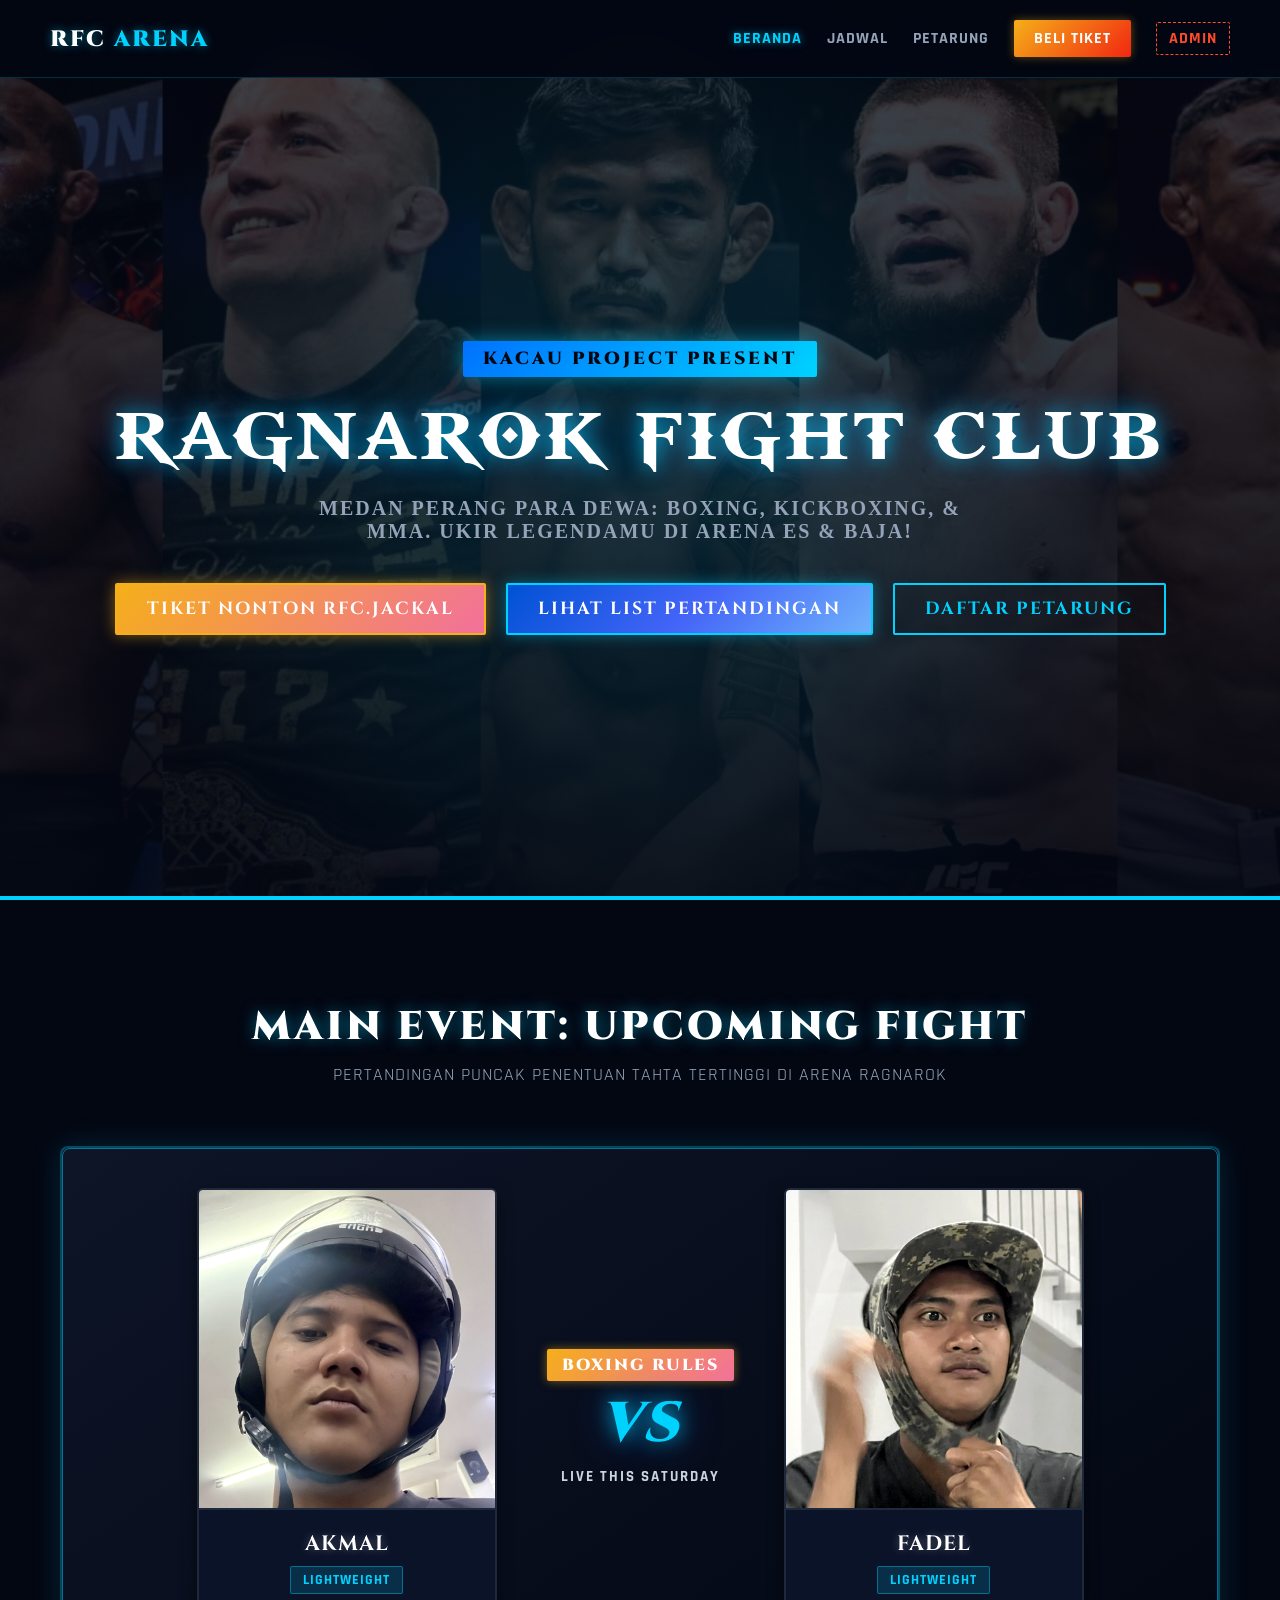
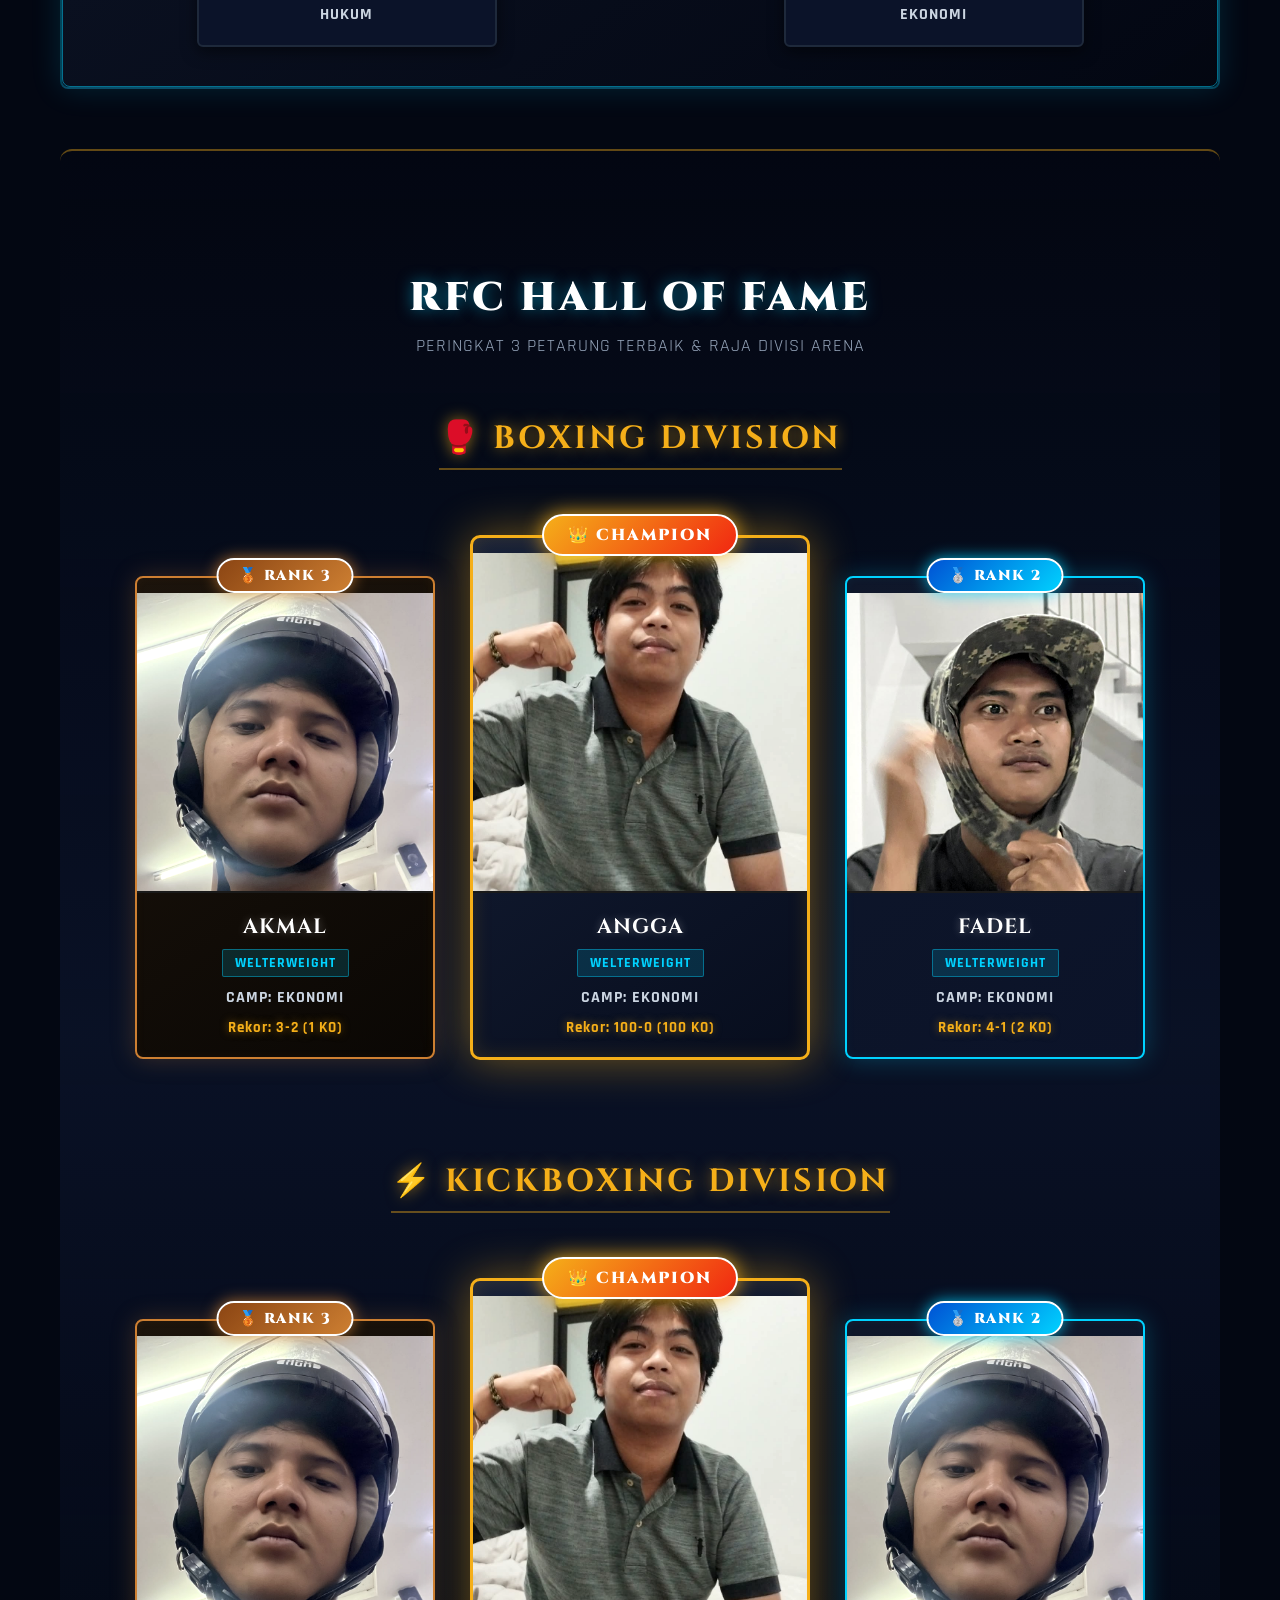
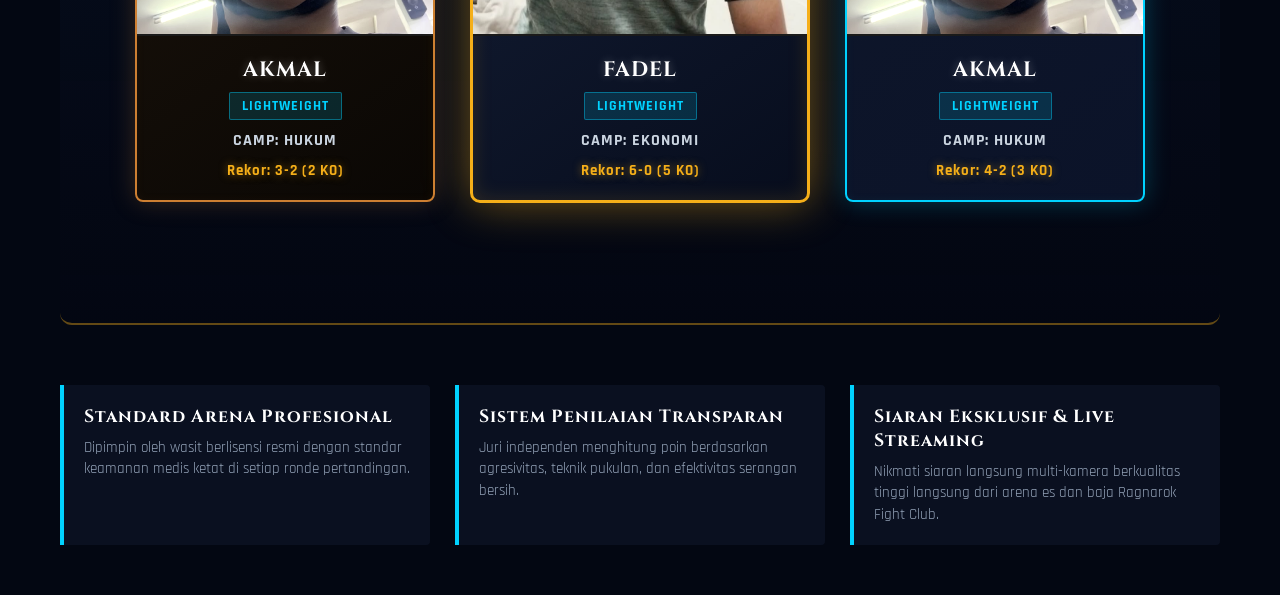
==== index.html @ e7882a6b "biji" ====
<!DOCTYPE html>
<html lang="id">
<head>
    <meta charset="UTF-8">
    <meta name="viewport" content="width=device-width, initial-scale=1.0">
    <title>Ragnarok Fight Club (RFC) | The Clash of Gods</title>
    <!-- Google Fonts: Cinzel & Rajdhani -->
    <link href="https://fonts.googleapis.com/css2?family=Cinzel:wght@600;700;900&family=Rajdhani:wght@500;700&display=swap" rel="stylesheet">
    <style>
        /* --- MENDAFTARKAN FONT LOKAL GODOFWAR --- */
        @font-face {
            font-family: 'GodOfWar';
            src: url('fonts/GODOFWAR.TTF') format('truetype');
            font-weight: normal;
            font-style: normal;
        }

        * {
            margin: 0;
            padding: 0;
            box-sizing: border-box;
            scroll-behavior: smooth;
        }
        body {
            background-color: #030712;
            color: #e2e8f0;
            font-family: 'Rajdhani', sans-serif;
            overflow-x: hidden;
        }

        /* NAVBAR / NAVIGASI ATAS */
        nav {
            position: fixed;
            top: 0;
            left: 0;
            width: 100%;
            display: flex;
            justify-content: space-between;
            align-items: center;
            padding: 20px 50px;
            background: rgba(3, 7, 18, 0.95);
            backdrop-filter: blur(10px);
            border-bottom: 1px solid rgba(0, 210, 255, 0.2);
            z-index: 1000;
        }

        .nav-logo {
            font-family: 'Cinzel', serif;
            font-size: 1.4rem;
            font-weight: 900;
            color: #ffffff;
            letter-spacing: 2px;
            text-decoration: none;
            text-shadow: 0 0 10px rgba(0, 210, 255, 0.5);
        }

        .nav-logo span {
            color: #00d2ff;
        }

        .nav-links {
            display: flex;
            gap: 25px;
            list-style: none;
            align-items: center;
        }

        .nav-links a {
            color: #94a3b8;
            text-decoration: none;
            font-size: 1rem;
            font-weight: 700;
            letter-spacing: 1px;
            text-transform: uppercase;
            transition: color 0.3s ease;
        }

        .nav-links a:hover, .nav-links a.active {
            color: #00d2ff;
            text-shadow: 0 0 8px rgba(0, 210, 255, 0.6);
        }

        .nav-cta {
            background: linear-gradient(135deg, #f5af19, #f12711);
            color: white !important;
            padding: 8px 20px;
            border-radius: 2px;
            box-shadow: 0 0 10px rgba(245, 175, 25, 0.4);
            display: inline-block;
        }

        .nav-cta:hover {
            box-shadow: 0 0 15px rgba(245, 175, 25, 0.8);
        }

        .nav-admin {
            color: #ff4b2b !important;
            border: 1px dashed #ff4b2b;
            padding: 5px 12px;
            border-radius: 2px;
            display: inline-block;
        }
        .nav-admin:hover {
            background: rgba(255, 75, 43, 0.1);
        }

        /* HEADER / HERO SECTION */
        header {
            background: linear-gradient(to bottom, rgba(3, 7, 18, 0.75), rgba(3, 7, 18, 0.95)),
                        url('foto/bg2.jpg') no-repeat center center/cover;
            height: 100vh;
            display: flex;
            flex-direction: column;
            justify-content: center;
            align-items: center;
            text-align: center;
            padding: 0 20px;
            border-bottom: 4px solid #00d2ff;
            position: relative;
            padding-top: 80px;
        }

        header::before {
            content: '';
            position: absolute;
            top: 0;
            left: 0;
            width: 100%;
            height: 100%;
            background: radial-gradient(circle at center, rgba(0, 210, 255, 0.15) 0%, transparent 70%);
            pointer-events: none;
        }

        .logo-badge {
            background: linear-gradient(135deg, #0072ff, #00d2ff);
            color: #030712;
            font-family: 'Cinzel', serif;
            font-weight: 900;
            padding: 6px 20px;
            font-size: 1.1rem;
            letter-spacing: 3px;
            text-transform: uppercase;
            margin-bottom: 20px;
            border-radius: 2px;
            box-shadow: 0 0 20px rgba(0, 210, 255, 0.5);
            position: relative;
            z-index: 1;
        }

        h1 {
            font-family: 'GodOfWar', serif;
            font-size: 4.5rem;
            font-weight: normal;
            letter-spacing: 4px;
            text-transform: uppercase;
            color: #ffffff;
            text-shadow: 0 0 20px rgba(0, 210, 255, 0.7), 0 0 40px rgba(0, 114, 255, 0.4);
            line-height: 1.1;
            margin-bottom: 20px;
            position: relative;
            z-index: 1;
        }

        p.subtitle {
            font-size: 1.25rem;
            max-width: 700px;
            font-family: Cambria, Cochin, Georgia, Times, 'Times New Roman', serif;
            color: #94a3b8;
            margin-bottom: 40px;
            text-transform: uppercase;
            letter-spacing: 2px;
            font-weight: 700;
            position: relative;
            z-index: 1;
        }

        .btn-group {
            display: flex;
            gap: 20px;
            flex-wrap: wrap;
            justify-content: center;
            position: relative;
            z-index: 1;
        }

        .btn {
            font-family: 'Cinzel', serif;
            font-size: 1.1rem;
            font-weight: 700;
            letter-spacing: 2px;
            padding: 12px 30px;
            text-decoration: none;
            text-transform: uppercase;
            border-radius: 2px;
            transition: all 0.3s ease;
            cursor: pointer;
        }

        .btn-primary {
            background: linear-gradient(135deg, #0052D4, #4364F7, #6fb1fc);
            color: white;
            border: 2px solid #00d2ff;
            box-shadow: 0 0 15px rgba(0, 210, 255, 0.4);
        }

        .btn-primary:hover {
            box-shadow: 0 0 25px rgba(0, 210, 255, 0.8);
            transform: translateY(-2px);
        }

        .btn-secondary {
            background-color: transparent;
            color: #00d2ff;
            border: 2px solid #00d2ff;
        }

        .btn-secondary:hover {
            background-color: rgba(0, 210, 255, 0.1);
            color: #ffffff;
            box-shadow: 0 0 20px rgba(0, 210, 255, 0.5);
            transform: translateY(-2px);
        }

        .btn-accent {
            background: linear-gradient(135deg, #f5af19, #f2709c);
            color: white;
            border: 2px solid #f5af19;
            box-shadow: 0 0 15px rgba(245, 175, 25, 0.5);
        }

        .btn-accent:hover {
            box-shadow: 0 0 25px rgba(245, 175, 25, 0.9);
            transform: translateY(-2px);
        }

        /* UPCOMING FIGHT SECTION */
        .upcoming-section {
            padding: 100px 20px 50px 20px;
            max-width: 1200px;
            margin: 0 auto;
            text-align: center;
        }

        .section-title {
            font-family: 'Cinzel', serif;
            font-size: 2.5rem;
            font-weight: 900;
            color: #ffffff;
            letter-spacing: 3px;
            margin-bottom: 10px;
            text-transform: uppercase;
            text-shadow: 0 0 15px rgba(0, 210, 255, 0.5);
        }

        .section-desc {
            color: #94a3b8;
            font-size: 1.1rem;
            letter-spacing: 1px;
            margin-bottom: 60px;
            text-transform: uppercase;
        }

        .fight-container {
            display: flex;
            justify-content: center;
            align-items: center;
            gap: 30px;
            flex-wrap: wrap;
            background: linear-gradient(145deg, rgba(15, 23, 42, 0.9), rgba(3, 7, 18, 0.95));
            border: 2px solid rgba(0, 210, 255, 0.3);
            border-radius: 8px;
            padding: 40px;
            box-shadow: 0 0 30px rgba(0, 210, 255, 0.15);
            position: relative;
        }

        .fight-container::before {
            content: '';
            position: absolute;
            inset: 0;
            border-radius: 8px;
            border: 1px solid rgba(0, 210, 255, 0.5);
            pointer-events: none;
        }

        .fighter-card {
            background: #0b1329;
            border: 2px solid #1e293b;
            border-radius: 6px;
            width: 300px;
            overflow: hidden;
            transition: all 0.3s ease;
            box-shadow: 0 5px 15px rgba(0,0,0,0.5);
        }

        .fighter-card:hover {
            border-color: #00d2ff;
            transform: translateY(-5px);
            box-shadow: 0 0 20px rgba(0, 210, 255, 0.4);
        }

        .fighter-img-box {
            width: 100%;
            height: 320px;
            background: #111827;
            position: relative;
            overflow: hidden;
            border-bottom: 2px solid #1e293b;
        }

        .fighter-img-box img {
            width: 100%;
            height: 100%;
            object-fit: cover;
            filter: grayscale(20%) contrast(110%);
        }

        .fighter-info {
            padding: 20px;
            text-align: center;
        }

        .fighter-name {
            font-family: 'Cinzel', serif;
            font-size: 1.4rem;
            font-weight: 700;
            color: #ffffff;
            margin-bottom: 8px;
            letter-spacing: 1px;
        }

        .fighter-class {
            display: inline-block;
            background: rgba(0, 210, 255, 0.1);
            color: #00d2ff;
            padding: 4px 12px;
            font-size: 0.85rem;
            font-weight: 700;
            letter-spacing: 1px;
            text-transform: uppercase;
            border: 1px solid rgba(0, 210, 255, 0.3);
            margin-bottom: 10px;
            border-radius: 2px;
        }

        .fighter-camp {
            color: #cbd5e1;
            font-size: 1rem;
            letter-spacing: 1px;
            text-transform: uppercase;
            font-weight: 700;
        }

        .vs-center {
            display: flex;
            flex-direction: column;
            align-items: center;
            justify-content: center;
            padding: 0 20px;
        }

        .fight-rules {
            background: linear-gradient(135deg, #f5af19, #f2709c);
            color: #ffffff;
            font-family: 'Cinzel', serif;
            font-size: 1rem;
            font-weight: 900;
            padding: 5px 15px;
            letter-spacing: 2px;
            text-transform: uppercase;
            border-radius: 2px;
            margin-bottom: 15px;
            box-shadow: 0 0 10px rgba(245, 175, 25, 0.5);
        }

        .vs-badge {
            font-family: 'Cinzel', serif;
            font-size: 3.5rem;
            font-weight: 900;
            color: #00d2ff;
            text-shadow: 0 0 20px rgba(0, 210, 255, 0.8), 0 0 40px rgba(0, 114, 255, 0.5);
            line-height: 1;
            font-style: italic;
            letter-spacing: 2px;
        }

        .fight-time {
            margin-top: 15px;
            color: #cbd5e1;
            font-size: 0.95rem;
            letter-spacing: 2px;
            text-transform: uppercase;
            font-weight: 700;
        }

        /* --- HALL OF FAME / TOP 3 CHAMPIONS SECTION --- */
        .champions-section {
            padding: 120px 20px 100px 20px;
            max-width: 1250px;
            margin: 60px auto 0 auto;
            background: linear-gradient(180deg, rgba(3, 7, 18, 0.6) 0%, rgba(11, 19, 41, 0.85) 50%, rgba(3, 7, 18, 0.6) 100%);
            border-top: 2px solid rgba(245, 175, 25, 0.4);
            border-bottom: 2px solid rgba(245, 175, 25, 0.4);
            border-radius: 12px;
            position: relative;
        }

        .division-block {
            margin-bottom: 80px;
        }
        .division-block:last-child {
            margin-bottom: 0;
        }

        .division-title {
            font-family: 'Cinzel', serif;
            font-size: 2rem;
            color: #f5af19;
            margin-bottom: 50px;
            letter-spacing: 3px;
            text-transform: uppercase;
            text-shadow: 0 0 15px rgba(245, 175, 25, 0.6);
            border-bottom: 2px solid rgba(245, 175, 25, 0.4);
            display: inline-block;
            padding-bottom: 8px;
        }

        .champions-grid {
            display: flex;
            justify-content: center;
            align-items: center;
            gap: 35px;
            flex-wrap: wrap;
            padding-top: 35px; /* Beri ruang agar badge tidak terpotong atasnya */
        }

        /* ORDER DESKTOP */
        .champ-card-3 { order: 1; }
        .champ-card-1 { order: 2; }
        .champ-card-2 { order: 3; }

        /* CHAMPION CARD */
        .champ-card-1 {
            background: linear-gradient(145deg, #162038, #070d1d);
            border: 3px solid #f5af19;
            border-radius: 10px;
            width: 340px;
            overflow: visible;
            position: relative;
            box-shadow: 0 0 45px rgba(245, 175, 25, 0.45), inset 0 0 20px rgba(245, 175, 25, 0.15);
            transform: translateY(-20px);
            transition: 0.3s;
        }
        .champ-card-1:hover {
            transform: translateY(-28px);
            box-shadow: 0 0 65px rgba(245, 175, 25, 0.8);
            border-color: #ffd700;
        }
        .crown-badge-1 {
            position: absolute;
            top: -24px;
            left: 50%;
            transform: translateX(-50%);
            background: linear-gradient(135deg, #f5af19, #f12711);
            color: #ffffff;
            font-family: 'Cinzel', serif;
            font-size: 1rem;
            font-weight: 900;
            padding: 8px 24px;
            border-radius: 30px;
            letter-spacing: 2px;
            box-shadow: 0 0 20px rgba(245, 175, 25, 0.9);
            z-index: 20;
            white-space: nowrap;
            border: 2px solid #fff;
        }

        /* RANK 2 CARD */
        .champ-card-2 {
            background: linear-gradient(145deg, #0f172a, #0b1329);
            border: 2px solid #00d2ff;
            border-radius: 8px;
            width: 300px;
            overflow: visible;
            position: relative;
            box-shadow: 0 0 25px rgba(0, 210, 255, 0.25), inset 0 0 10px rgba(0, 210, 255, 0.05);
            transition: 0.3s;
        }
        .champ-card-2:hover {
            transform: translateY(-8px);
            box-shadow: 0 0 35px rgba(0, 210, 255, 0.5);
            border-color: #6fb1fc;
        }
        .badge-2 {
            position: absolute;
            top: -20px;
            left: 50%;
            transform: translateX(-50%);
            background: linear-gradient(135deg, #0052D4, #00d2ff);
            color: #ffffff;
            font-family: 'Cinzel', serif;
            font-size: 0.9rem;
            font-weight: 900;
            padding: 6px 20px;
            border-radius: 30px;
            letter-spacing: 1.5px;
            z-index: 20;
            white-space: nowrap;
            box-shadow: 0 0 15px rgba(0, 210, 255, 0.8);
            border: 2px solid #fff;
        }

        /* RANK 3 CARD */
        .champ-card-3 {
            background: linear-gradient(145deg, #1c140c, #0a0704);
            border: 2px solid #cd7f32;
            border-radius: 8px;
            width: 300px;
            overflow: visible;
            position: relative;
            box-shadow: 0 0 25px rgba(205, 127, 50, 0.25), inset 0 0 10px rgba(205, 127, 50, 0.05);
            transition: 0.3s;
        }
        .champ-card-3:hover {
            transform: translateY(-8px);
            box-shadow: 0 0 35px rgba(205, 127, 50, 0.5);
            border-color: #e69542;
        }
        .badge-3 {
            position: absolute;
            top: -20px;
            left: 50%;
            transform: translateX(-50%);
            background: linear-gradient(135deg, #8b4513, #cd7f32);
            color: #ffffff;
            font-family: 'Cinzel', serif;
            font-size: 0.9rem;
            font-weight: 900;
            padding: 6px 20px;
            border-radius: 30px;
            letter-spacing: 1.5px;
            z-index: 20;
            white-space: nowrap;
            box-shadow: 0 0 15px rgba(205, 127, 50, 0.8);
            border: 2px solid #fff;
        }

        .champ-card-1 .fighter-img-box, 
        .champ-card-2 .fighter-img-box, 
        .champ-card-3 .fighter-img-box {
            height: 300px;
            background: #000;
            border-bottom: 2px solid rgba(255,255,255,0.1);
            margin-top: 15px;
        }
        .champ-card-1 .fighter-img-box {
            height: 340px;
        }

        .fighter-info {
            padding: 20px;
            text-align: center;
        }
        .fighter-name {
            font-family: 'Cinzel', serif;
            font-size: 1.3rem;
            font-weight: 700;
            color: #ffffff;
            margin-bottom: 8px;
            letter-spacing: 1px;
            text-shadow: 0 0 8px rgba(255, 255, 255, 0.3);
        }
        .fighter-class {
            display: inline-block;
            background: rgba(0, 210, 255, 0.15);
            color: #00d2ff;
            padding: 4px 12px;
            font-size: 0.85rem;
            font-weight: 700;
            letter-spacing: 1px;
            text-transform: uppercase;
            border: 1px solid rgba(0, 210, 255, 0.4);
            margin-bottom: 10px;
            border-radius: 2px;
        }
        .fighter-camp {
            color: #cbd5e1;
            font-size: 1rem;
            letter-spacing: 1px;
            text-transform: uppercase;
            font-weight: 700;
        }
        .fighter-record {
            margin-top: 10px;
            color: #f5af19;
            font-size: 0.95rem;
            font-weight: 900;
            letter-spacing: 1px;
            text-shadow: 0 0 8px rgba(245, 175, 25, 0.5);
        }

        .info-features {
            display: grid;
            grid-template-columns: repeat(auto-fit, minmax(280px, 1fr));
            gap: 25px;
            margin-top: 60px;
            text-align: left;
            max-width: 1200px;
            margin-left: auto;
            margin-right: auto;
        }

        .feature-item {
            background: rgba(15, 23, 42, 0.6);
            border-left: 4px solid #00d2ff;
            padding: 20px;
            border-radius: 0 4px 4px 0;
        }

        .feature-item h3 {
            font-family: 'Cinzel', serif;
            font-size: 1.1rem;
            color: #ffffff;
            margin-bottom: 8px;
            letter-spacing: 1px;
        }

        .feature-item p {
            color: #94a3b8;
            font-size: 0.95rem;
            line-height: 1.4;
        }

        /* --- KHUSUS TAMPILAN MOBILE (HP) --- */
        @media (max-width: 768px) {
            /* NAVBAR: Tata Letak Atas - Bawah dengan Padding Luas */
            nav {
                padding: 12px 15px;
                flex-direction: column;
                gap: 10px;
                align-items: center;
            }

            .nav-logo {
                font-size: 1.2rem;
            }

            .nav-links {
                display: flex;
                gap: 8px;
                list-style: none;
                width: 100%;
                justify-content: center;
                align-items: center;
                overflow-x: auto;
                white-space: nowrap;
                padding: 4px 0;
            }

            .nav-links::-webkit-scrollbar {
                display: none;
            }

            .nav-links a {
                font-size: 0.8rem;
            }

            .nav-cta {
                padding: 4px 10px !important;
                font-size: 0.8rem !important;
            }

            .nav-admin {
                padding: 3px 8px !important;
                font-size: 0.8rem !important;
            }

            header {
                height: auto;
                min-height: 100vh;
                padding-top: 140px;
                padding-bottom: 40px;
            }

            h1 {
                font-size: 2.5rem;
            }

            /* UPCOMING FIGHT: MEMUAT 100% HORIZONTAL DI LAYAR HP (TANPA CAN SCROLL) */
            .upcoming-section {
                padding-left: 10px;
                padding-right: 10px;
            }

            .fight-container {
                flex-direction: row;
                flex-wrap: nowrap;
                justify-content: space-between;
                align-items: center;
                gap: 5px;
                padding: 15px 8px;
                overflow: hidden;
            }

            .fighter-card {
                width: 38%;
                min-width: 0;
            }

            .fighter-img-box {
                height: 120px;
            }

            .fighter-info {
                padding: 8px 4px;
            }

            .fighter-name {
                font-size: 0.85rem;
                margin-bottom: 4px;
            }

            .fighter-class {
                font-size: 0.65rem;
                padding: 2px 4px;
                margin-bottom: 4px;
            }

            .fighter-camp {
                font-size: 0.65rem;
            }

            .vs-center {
                width: 24%;
                padding: 0 2px;
            }

            .fight-rules {
                font-size: 0.6rem;
                padding: 2px 4px;
                margin-bottom: 6px;
            }

            .vs-badge {
                font-size: 1.8rem;
            }

            .fight-time {
                font-size: 0.6rem;
                margin-top: 6px;
                letter-spacing: 0.5px;
            }

            /* HALL OF FAME: SCROLL HORIZONTAL + CHAMPION DI TENGAH + RANK 2 & 3 KELIATAN 1/4 CARD */
            .champions-section {
                padding-top: 60px;
                padding-left: 0;
                padding-right: 0;
                overflow: hidden;
            }

            .champions-grid {
                display: flex;
                flex-direction: row;
                flex-wrap: nowrap;
                justify-content: flex-start;
                align-items: center;
                gap: 15px;
                overflow-x: auto;
                padding: 40px 15px 25px 15px; /* Padding atas besar agar crown badge & efek glow tidak terpotong */
                -webkit-overflow-scrolling: touch;
                scroll-snap-type: x mandatory;
            }

            .champions-grid::-webkit-scrollbar {
                display: none;
            }

            /* Lebar card diukur agar Champion presisi di tengah dan 1/4 bagian Rank 3 & Rank 2 mengapit di sampingnya */
            .champ-card-3 {
                order: 1 !important;
                min-width: 68vw;
                max-width: 68vw;
                transform: none !important;
                scroll-snap-align: center;
            }

            .champ-card-1 {
                order: 2 !important;
                min-width: 72vw;
                max-width: 72vw;
                transform: none !important;
                scroll-snap-align: center;
            }

            .champ-card-2 {
                order: 3 !important;
                min-width: 68vw;
                max-width: 68vw;
                transform: none !important;
                scroll-snap-align: center;
            }

            .champ-card-1 .fighter-img-box {
                height: 220px;
            }
            .champ-card-2 .fighter-img-box,
            .champ-card-3 .fighter-img-box {
                height: 190px;
            }
        }
    </style>
</head>
<body>

    <!-- NAVBAR / HIASAN NAVIGASI ATAS -->
    <nav>
        <a href="index.html" class="nav-logo">RFC <span>ARENA</span></a>
        <ul class="nav-links">
            <li><a href="index.html" class="active">Beranda</a></li>
            <li><a href="jadwal-pertandingan.html">Jadwal</a></li>
            <li><a href="petarung.html">Petarung</a></li>
            <li><a href="beli-tiket.html" class="nav-cta">Beli Tiket</a></li>
            <li><a href="admin-tiket.html" class="nav-admin">Admin</a></li>
        </ul>
    </nav>

    <!-- HERO / MAIN HEADER -->
    <header>
        <div class="logo-badge">Kacau Project Present</div>
        <h1>Ragnarok Fight Club</h1>
        <p class="subtitle">Medan Perang Para Dewa: Boxing, Kickboxing, & MMA. Ukir Legendamu di Arena Es & Baja!</p>
        <div class="btn-group">
            <a href="beli-tiket.html" class="btn btn-accent">TIKET NONTON RFC.JACKAL</a>
            <a href="jadwal-pertandingan.html" class="btn btn-primary">Lihat List Pertandingan</a>
            <a href="daftar-petarung.html" class="btn btn-secondary">Daftar Petarung</a>
        </div>
    </header>

    <!-- UPCOMING FIGHT SECTION -->
    <section class="upcoming-section">
        <h2 class="section-title">Main Event: Upcoming Fight</h2>
        <p class="section-desc">Pertandingan Puncak Penentuan Tahta Tertinggi di Arena Ragnarok</p>

        <div class="fight-container">
            <!-- Fighter 1 Card -->
            <div class="fighter-card">
                <div class="fighter-img-box">
                    <img src="foto/akmalfighter.jpeg" alt="Fighter 1" onerror="this.src='https://images.unsplash.com/photo-1549719386-74dfcbf7dbed?auto=format&fit=crop&w=600&q=80'">
                </div>
                <div class="fighter-info">
                    <h3 class="fighter-name">AKMAL</h3>
                    <span class="fighter-class">Lightweight</span>
                    <p class="fighter-camp">HUKUM</p>
                </div>
            </div>

            <!-- VS Center Badge -->
            <div class="vs-center">
                <span class="fight-rules">Boxing Rules</span>
                <div class="vs-badge">VS</div>
                <div class="fight-time">Live This Saturday</div>
            </div>

            <!-- Fighter 2 Card -->
            <div class="fighter-card">
                <div class="fighter-img-box">
                    <img src="foto/fadel.jpeg" alt="Fighter 2" onerror="this.src='https://images.unsplash.com/photo-1517838277536-f5f99be501cd?auto=format&fit=crop&w=600&q=80'">
                </div>
                <div class="fighter-info">
                    <h3 class="fighter-name">FADEL</h3>
                    <span class="fighter-class">Lightweight</span>
                    <p class="fighter-camp">EKONOMI</p>
                </div>
            </div>
        </div>

        <!-- --- HALL OF FAME / TOP 3 CHAMPIONS SECTION --- -->
        <div class="champions-section">
            <h2 class="section-title">RFC Hall of Fame</h2>
            <p class="section-desc">Peringkat 3 Petarung Terbaik & Raja Divisi Arena</p>

            <!-- Divisi Boxing -->
            <div class="division-block">
                <h3 class="division-title">🥊 Boxing Division</h3>
                <div class="champions-grid">
                    
                    <!-- Rank 3 Boxing -->
                    <div class="champ-card-3">
                        <div class="badge-3">🥉 RANK 3</div>
                        <div class="fighter-img-box">
                            <img src="foto/akmalfighter.jpeg" alt="Rank 3 Boxing" onerror="this.src='https://images.unsplash.com/photo-1517838277536-f5f99be501cd?auto=format&fit=crop&w=600&q=80'">
                        </div>
                        <div class="fighter-info">
                            <h3 class="fighter-name">AKMAL</h3>
                            <span class="fighter-class">Welterweight</span>
                            <p class="fighter-camp">Camp: Ekonomi</p>
                            <p class="fighter-record">Rekor: 3-2 (1 KO)</p>
                        </div>
                    </div>

                    <!-- Juara 1 Boxing (Champion) -->
                    <div class="champ-card-1">
                        <div class="crown-badge-1">👑 CHAMPION</div>
                        <div class="fighter-img-box">
                            <img src="foto/angtol.jpeg" alt="Juara 1 Boxing" onerror="this.src='https://images.unsplash.com/photo-1549719386-74dfcbf7dbed?auto=format&fit=crop&w=600&q=80'">
                        </div>
                        <div class="fighter-info">
                            <h3 class="fighter-name">ANGGA</h3>
                            <span class="fighter-class">Welterweight</span>
                            <p class="fighter-camp">Camp: Ekonomi</p>
                            <p class="fighter-record">Rekor: 100-0 (100 KO)</p>
                        </div>
                    </div>

                    <!-- Rank 2 Boxing -->
                    <div class="champ-card-2">
                        <div class="badge-2">🥈 RANK 2</div>
                        <div class="fighter-img-box">
                            <img src="foto/fadel.jpeg" alt="Rank 2 Boxing" onerror="this.src='https://images.unsplash.com/photo-1517838277536-f5f99be501cd?auto=format&fit=crop&w=600&q=80'">
                        </div>
                        <div class="fighter-info">
                            <h3 class="fighter-name">FADEL</h3>
                            <span class="fighter-class">Welterweight</span>
                            <p class="fighter-camp">Camp: Ekonomi</p>
                            <p class="fighter-record">Rekor: 4-1 (2 KO)</p>
                        </div>
                    </div>

                </div>
            </div>

            <!-- Divisi Kickboxing -->
            <div class="division-block">
                <h3 class="division-title">⚡ Kickboxing Division</h3>
                <div class="champions-grid">
                    
                    <!-- Rank 3 Kickboxing -->
                    <div class="champ-card-3">
                        <div class="badge-3">🥉 RANK 3</div>
                        <div class="fighter-img-box">
                            <img src="foto/akmalfighter.jpeg" alt="Rank 3 Kickboxing" onerror="this.src='https://images.unsplash.com/photo-1549719386-74dfcbf7dbed?auto=format&fit=crop&w=600&q=80'">
                        </div>
                        <div class="fighter-info">
                            <h3 class="fighter-name">AKMAL</h3>
                            <span class="fighter-class">Lightweight</span>
                            <p class="fighter-camp">Camp: Hukum</p>
                            <p class="fighter-record">Rekor: 3-2 (2 KO)</p>
                        </div>
                    </div>

                    <!-- Juara 1 Kickboxing (Champion) -->
                    <div class="champ-card-1">
                        <div class="crown-badge-1">👑 CHAMPION</div>
                        <div class="fighter-img-box">
                            <img src="foto/angtol.jpeg" alt="Juara 1 Kickboxing" onerror="this.src='https://images.unsplash.com/photo-1517838277536-f5f99be501cd?auto=format&fit=crop&w=600&q=80'">
                        </div>
                        <div class="fighter-info">
                            <h3 class="fighter-name">FADEL</h3>
                            <span class="fighter-class">Lightweight</span>
                            <p class="fighter-camp">Camp: Ekonomi</p>
                            <p class="fighter-record">Rekor: 6-0 (5 KO)</p>
                        </div>
                    </div>

                    <!-- Rank 2 Kickboxing -->
                    <div class="champ-card-2">
                        <div class="badge-2">🥈 RANK 2</div>
                        <div class="fighter-img-box">
                            <img src="foto/akmalfighter.jpeg" alt="Rank 2 Kickboxing" onerror="this.src='https://images.unsplash.com/photo-1549719386-74dfcbf7dbed?auto=format&fit=crop&w=600&q=80'">
                        </div>
                        <div class="fighter-info">
                            <h3 class="fighter-name">AKMAL</h3>
                            <span class="fighter-class">Lightweight</span>
                            <p class="fighter-camp">Camp: Hukum</p>
                            <p class="fighter-record">Rekor: 4-2 (3 KO)</p>
                        </div>
                    </div>

                </div>
            </div>

        </div>
        <!-- --------------------------------------- -->

        <div class="info-features">
            <div class="feature-item">
                <h3>Standard Arena Profesional</h3>
                <p>Dipimpin oleh wasit berlisensi resmi dengan standar keamanan medis ketat di setiap ronde pertandingan.</p>
            </div>
            <div class="feature-item">
                <h3>Sistem Penilaian Transparan</h3>
                <p>Juri independen menghitung poin berdasarkan agresivitas, teknik pukulan, dan efektivitas serangan bersih.</p>
            </div>
            <div class="feature-item">
                <h3>Siaran Eksklusif & Live Streaming</h3>
                <p>Nikmati siaran langsung multi-kamera berkualitas tinggi langsung dari arena es dan baja Ragnarok Fight Club.</p>
            </div>
        </div>
    </section>

    <!-- AUTOMATIC SCROLL TO CHAMPION FOR MOBILE VIEW -->
    <script>
    window.addEventListener('load', function() {
        if (window.innerWidth <= 768) {
            // Cari kartu Rank 1
            const champCard = document.querySelector('.champ-card-1');
            if (champCard) {
                const container = champCard.parentElement; // Kontainer pembungkus slider
                // Hitung posisi tengah kartu di dalam kontainer slider saja
                const cardOffsetLeft = champCard.offsetLeft;
                const cardWidth = champCard.offsetWidth;
                const containerWidth = container.offsetWidth;

                // Geser scroll horizontal slidernya saja tanpa mengganggu scroll utama halaman
                container.scrollLeft = cardOffsetLeft - (containerWidth / 2) + (cardWidth / 2);
            }
        }
    });
</script>
</body>
</html>
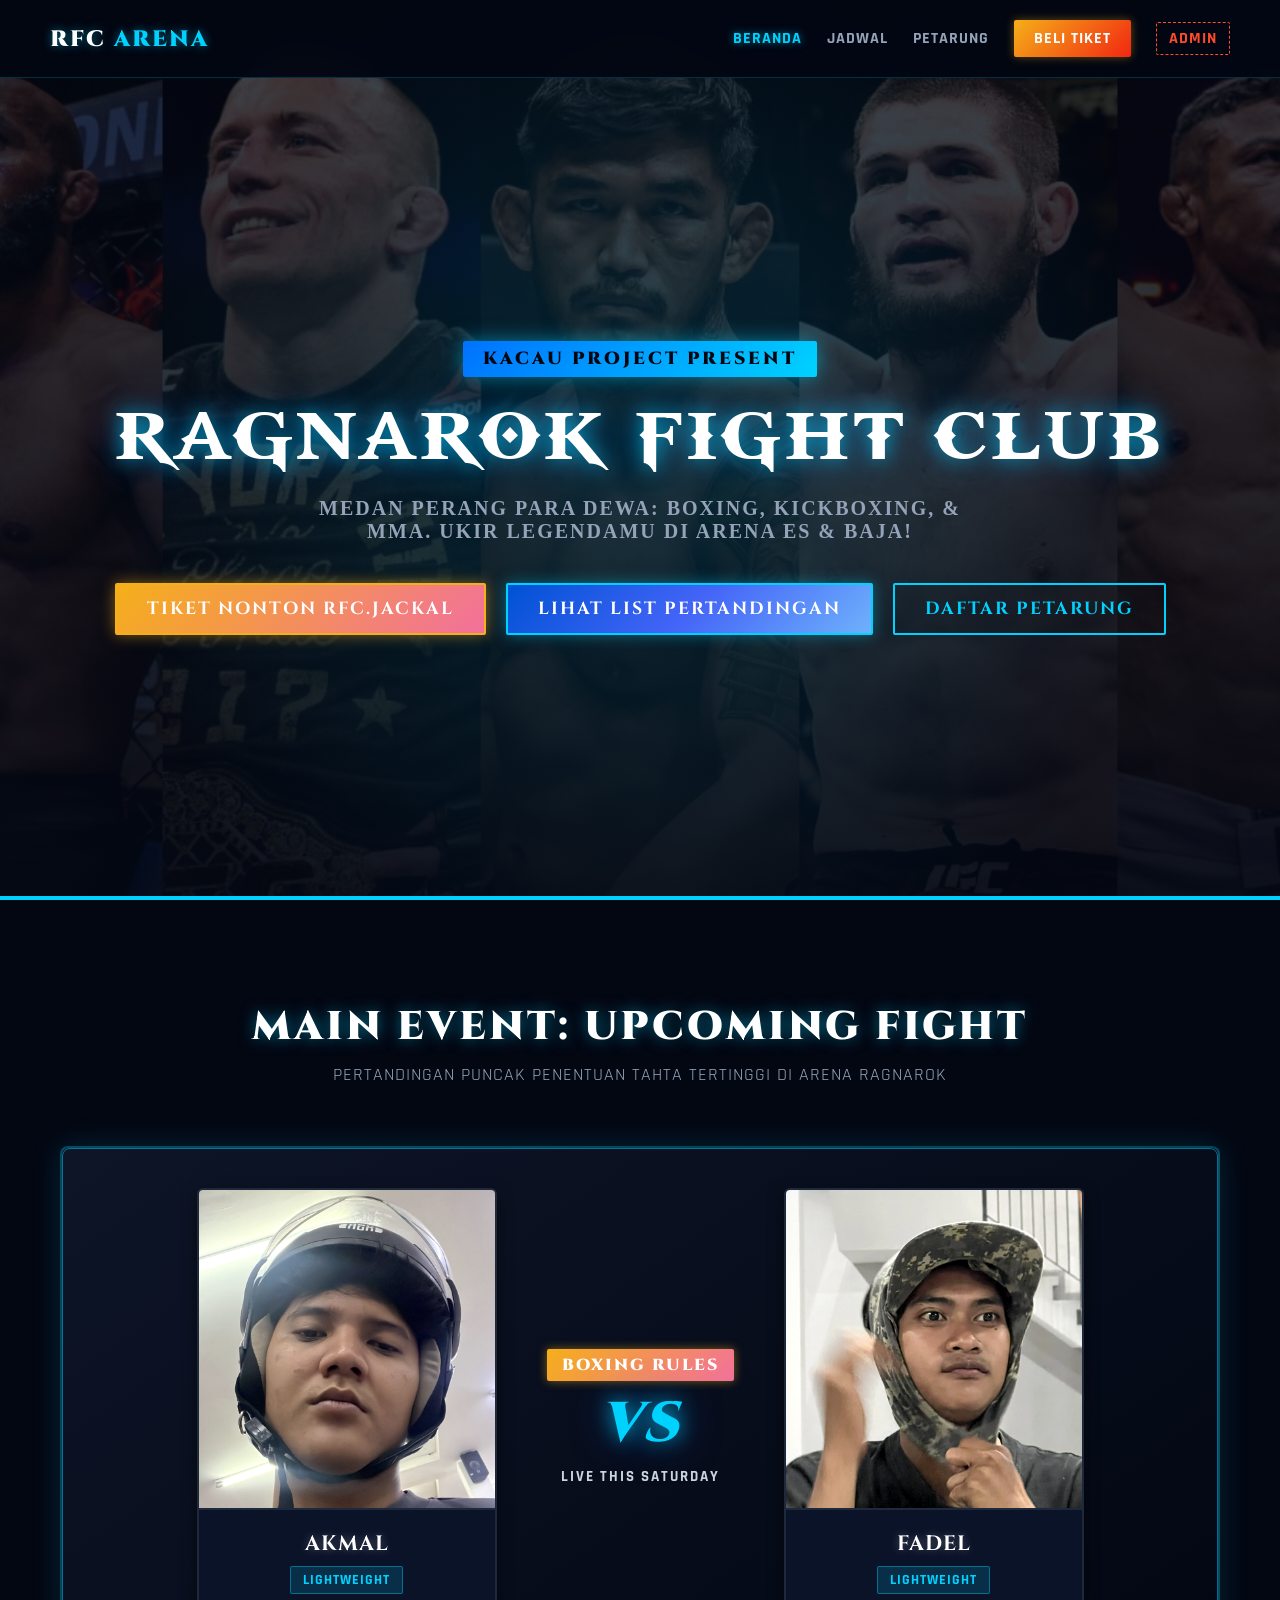
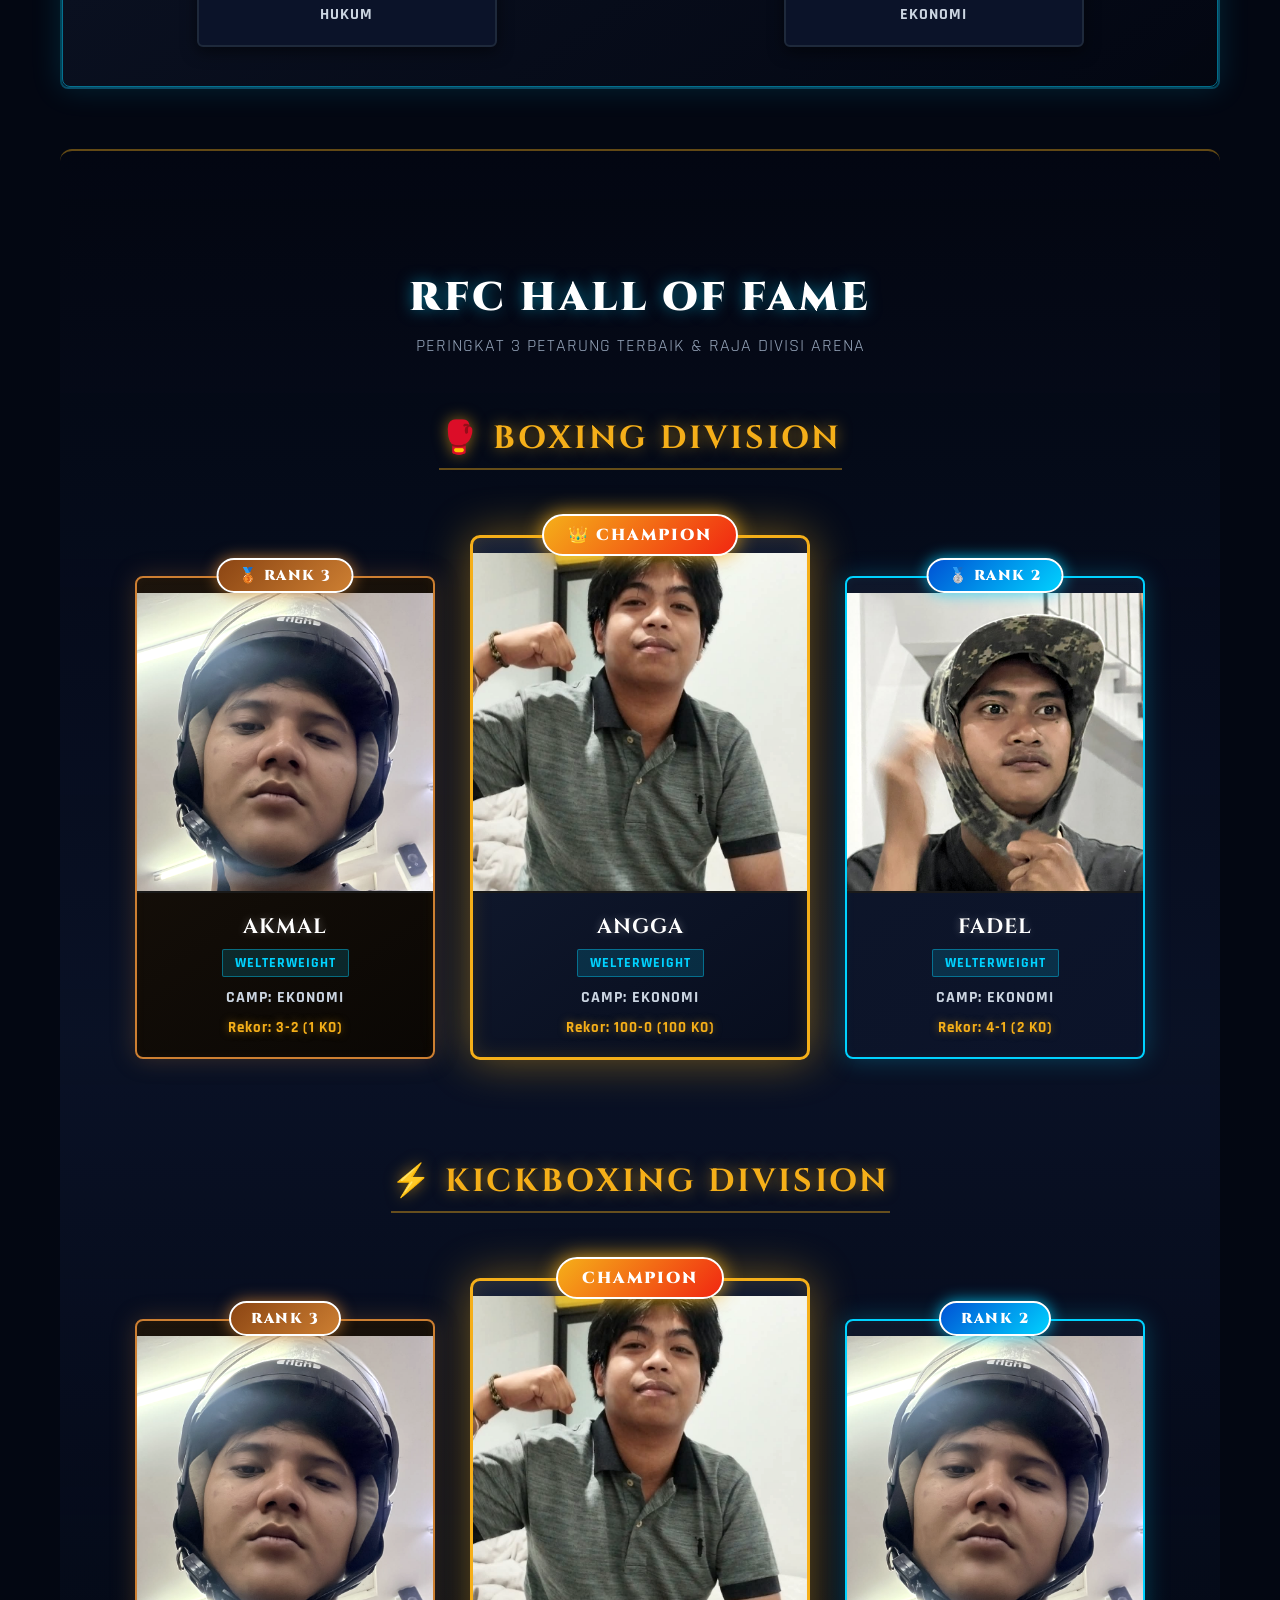
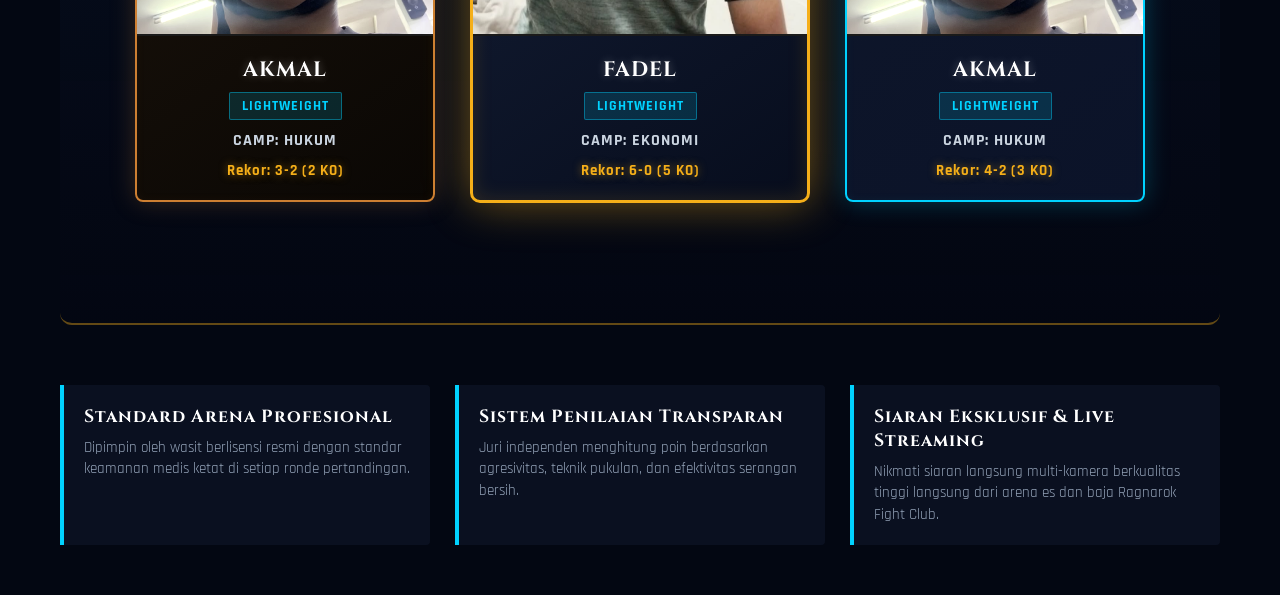
==== commit 6e8bb7ac: "br1" ====
--- a/index.html
+++ b/index.html
@@ -937,7 +937,7 @@
                     
                     <!-- Rank 3 Kickboxing -->
                     <div class="champ-card-3">
-                        <div class="badge-3">🥉 RANK 3</div>
+                        <div class="badge-3">RANK 3</div>
                         <div class="fighter-img-box">
                             <img src="foto/akmalfighter.jpeg" alt="Rank 3 Kickboxing" onerror="this.src='https://images.unsplash.com/photo-1549719386-74dfcbf7dbed?auto=format&fit=crop&w=600&q=80'">
                         </div>
@@ -951,7 +951,7 @@
 
                     <!-- Juara 1 Kickboxing (Champion) -->
                     <div class="champ-card-1">
-                        <div class="crown-badge-1">👑 CHAMPION</div>
+                        <div class="crown-badge-1">CHAMPION</div>
                         <div class="fighter-img-box">
                             <img src="foto/angtol.jpeg" alt="Juara 1 Kickboxing" onerror="this.src='https://images.unsplash.com/photo-1517838277536-f5f99be501cd?auto=format&fit=crop&w=600&q=80'">
                         </div>
@@ -965,7 +965,7 @@
 
                     <!-- Rank 2 Kickboxing -->
                     <div class="champ-card-2">
-                        <div class="badge-2">🥈 RANK 2</div>
+                        <div class="badge-2">RANK 2</div>
                         <div class="fighter-img-box">
                             <img src="foto/akmalfighter.jpeg" alt="Rank 2 Kickboxing" onerror="this.src='https://images.unsplash.com/photo-1549719386-74dfcbf7dbed?auto=format&fit=crop&w=600&q=80'">
                         </div>
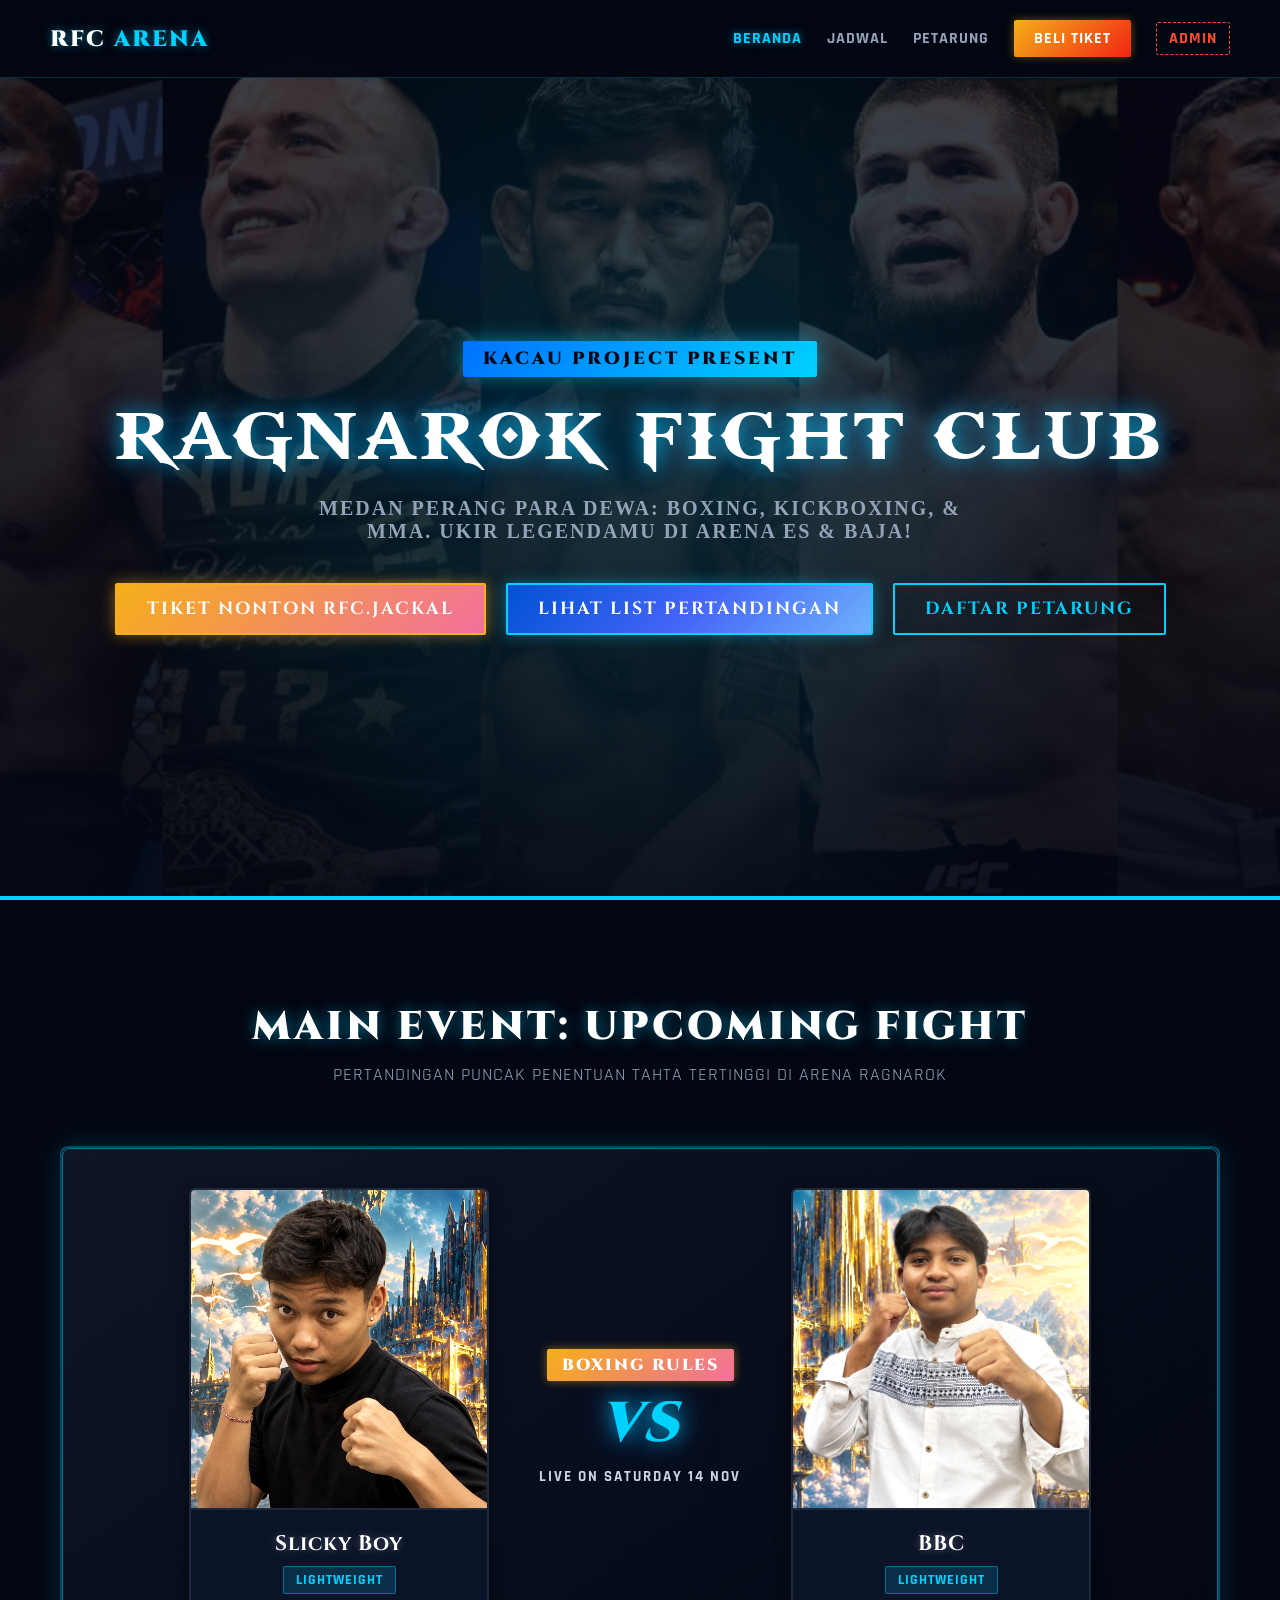
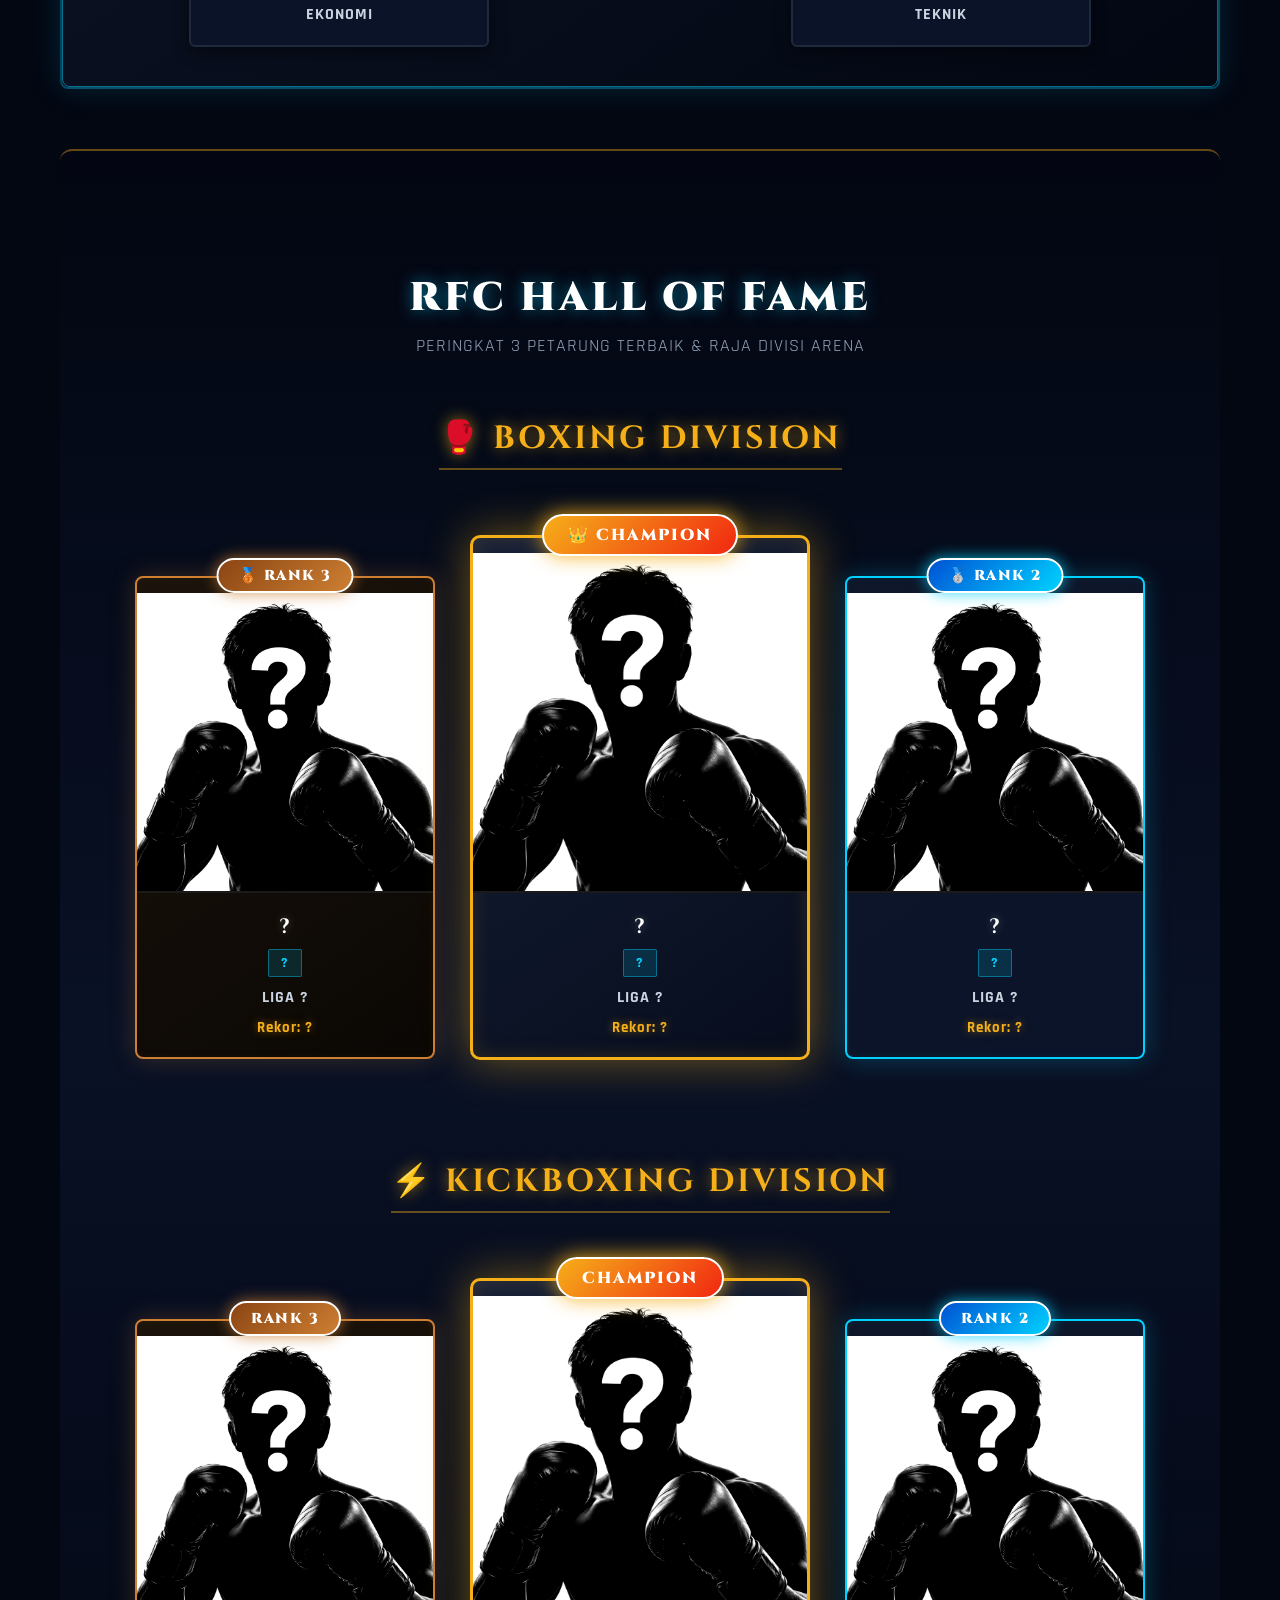
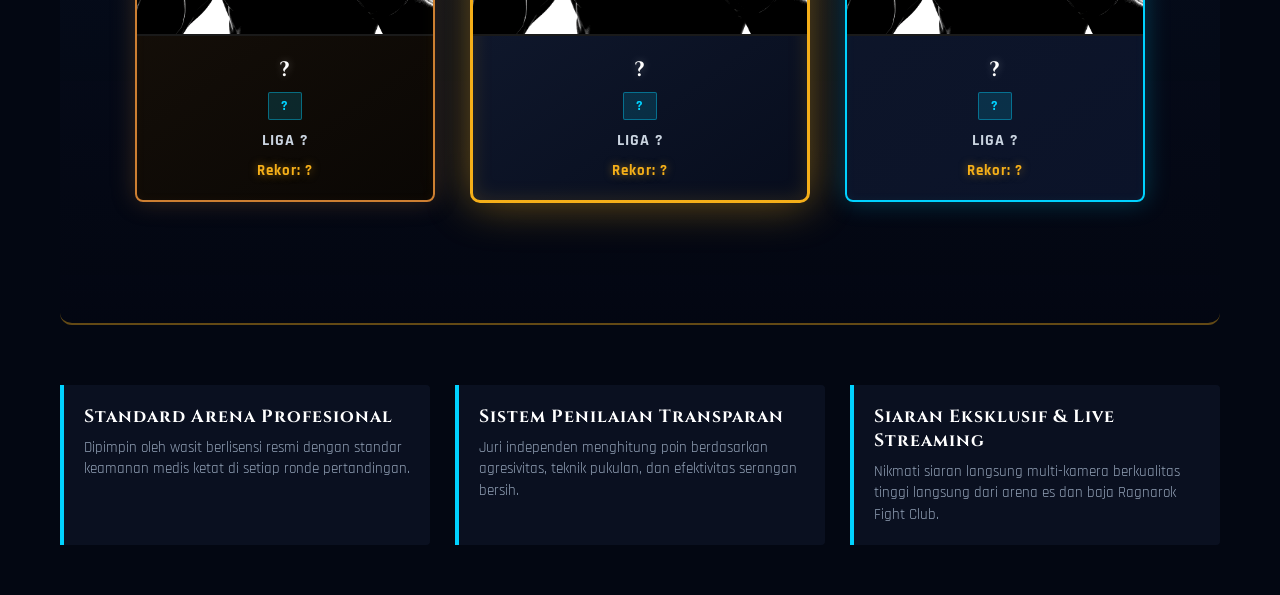
==== commit cba10e65: "?" ====
--- a/index.html
+++ b/index.html
@@ -833,7 +833,7 @@
         <div class="btn-group">
             <a href="beli-tiket.html" class="btn btn-accent">TIKET NONTON RFC.JACKAL</a>
             <a href="jadwal-pertandingan.html" class="btn btn-primary">Lihat List Pertandingan</a>
-            <a href="daftar-petarung.html" class="btn btn-secondary">Daftar Petarung</a>
+            <a href="daftarpetarung.html" class="btn btn-secondary">Daftar Petarung</a>
         </div>
     </header>
 
@@ -846,12 +846,12 @@
             <!-- Fighter 1 Card -->
             <div class="fighter-card">
                 <div class="fighter-img-box">
-                    <img src="foto/akmalfighter.jpeg" alt="Fighter 1" onerror="this.src='https://images.unsplash.com/photo-1549719386-74dfcbf7dbed?auto=format&fit=crop&w=600&q=80'">
+                    <img src="foto/slicky-boy.png" alt="Fighter 1" onerror="this.src='https://images.unsplash.com/photo-1549719386-74dfcbf7dbed?auto=format&fit=crop&w=600&q=80'">
                 </div>
                 <div class="fighter-info">
-                    <h3 class="fighter-name">AKMAL</h3>
+                    <h3 class="fighter-name">Slicky Boy</h3>
                     <span class="fighter-class">Lightweight</span>
-                    <p class="fighter-camp">HUKUM</p>
+                    <p class="fighter-camp">EKONOMI</p>
                 </div>
             </div>
 
@@ -859,18 +859,18 @@
             <div class="vs-center">
                 <span class="fight-rules">Boxing Rules</span>
                 <div class="vs-badge">VS</div>
-                <div class="fight-time">Live This Saturday</div>
+                <div class="fight-time">Live On Saturday 14 Nov</div>
             </div>
 
             <!-- Fighter 2 Card -->
             <div class="fighter-card">
                 <div class="fighter-img-box">
-                    <img src="foto/fadel.jpeg" alt="Fighter 2" onerror="this.src='https://images.unsplash.com/photo-1517838277536-f5f99be501cd?auto=format&fit=crop&w=600&q=80'">
+                    <img src="foto/bbc.png" alt="Fighter 2" onerror="this.src='https://images.unsplash.com/photo-1517838277536-f5f99be501cd?auto=format&fit=crop&w=600&q=80'">
                 </div>
                 <div class="fighter-info">
-                    <h3 class="fighter-name">FADEL</h3>
+                    <h3 class="fighter-name">BBC</h3>
                     <span class="fighter-class">Lightweight</span>
-                    <p class="fighter-camp">EKONOMI</p>
+                    <p class="fighter-camp">TEKNIK</p>
                 </div>
             </div>
         </div>
@@ -889,13 +889,13 @@
                     <div class="champ-card-3">
                         <div class="badge-3">🥉 RANK 3</div>
                         <div class="fighter-img-box">
-                            <img src="foto/akmalfighter.jpeg" alt="Rank 3 Boxing" onerror="this.src='https://images.unsplash.com/photo-1517838277536-f5f99be501cd?auto=format&fit=crop&w=600&q=80'">
+                            <img src="foto/un.png" alt="Rank 3 Boxing" onerror="this.src='https://images.unsplash.com/photo-1517838277536-f5f99be501cd?auto=format&fit=crop&w=600&q=80'">
                         </div>
                         <div class="fighter-info">
-                            <h3 class="fighter-name">AKMAL</h3>
-                            <span class="fighter-class">Welterweight</span>
-                            <p class="fighter-camp">Camp: Ekonomi</p>
-                            <p class="fighter-record">Rekor: 3-2 (1 KO)</p>
+                            <h3 class="fighter-name">?</h3>
+                            <span class="fighter-class">?</span>
+                            <p class="fighter-camp">LIGA ?</p>
+                            <p class="fighter-record">Rekor: ?</p>
                         </div>
                     </div>
 
@@ -903,13 +903,13 @@
                     <div class="champ-card-1">
                         <div class="crown-badge-1">👑 CHAMPION</div>
                         <div class="fighter-img-box">
-                            <img src="foto/angtol.jpeg" alt="Juara 1 Boxing" onerror="this.src='https://images.unsplash.com/photo-1549719386-74dfcbf7dbed?auto=format&fit=crop&w=600&q=80'">
+                            <img src="foto/un.png" alt="Juara 1 Boxing" onerror="this.src='https://images.unsplash.com/photo-1549719386-74dfcbf7dbed?auto=format&fit=crop&w=600&q=80'">
                         </div>
                         <div class="fighter-info">
-                            <h3 class="fighter-name">ANGGA</h3>
-                            <span class="fighter-class">Welterweight</span>
-                            <p class="fighter-camp">Camp: Ekonomi</p>
-                            <p class="fighter-record">Rekor: 100-0 (100 KO)</p>
+                            <h3 class="fighter-name">?</h3>
+                            <span class="fighter-class">?</span>
+                            <p class="fighter-camp">LIGA ?</p>
+                            <p class="fighter-record">Rekor: ?</p>
                         </div>
                     </div>
 
@@ -917,13 +917,13 @@
                     <div class="champ-card-2">
                         <div class="badge-2">🥈 RANK 2</div>
                         <div class="fighter-img-box">
-                            <img src="foto/fadel.jpeg" alt="Rank 2 Boxing" onerror="this.src='https://images.unsplash.com/photo-1517838277536-f5f99be501cd?auto=format&fit=crop&w=600&q=80'">
+                            <img src="foto/un.png" alt="Rank 2 Boxing" onerror="this.src='https://images.unsplash.com/photo-1517838277536-f5f99be501cd?auto=format&fit=crop&w=600&q=80'">
                         </div>
                         <div class="fighter-info">
-                            <h3 class="fighter-name">FADEL</h3>
-                            <span class="fighter-class">Welterweight</span>
-                            <p class="fighter-camp">Camp: Ekonomi</p>
-                            <p class="fighter-record">Rekor: 4-1 (2 KO)</p>
+                            <h3 class="fighter-name">?</h3>
+                            <span class="fighter-class">?</span>
+                            <p class="fighter-camp">LIGA ?</p>
+                            <p class="fighter-record">Rekor: ?</p>
                         </div>
                     </div>
 
@@ -939,13 +939,13 @@
                     <div class="champ-card-3">
                         <div class="badge-3">RANK 3</div>
                         <div class="fighter-img-box">
-                            <img src="foto/akmalfighter.jpeg" alt="Rank 3 Kickboxing" onerror="this.src='https://images.unsplash.com/photo-1549719386-74dfcbf7dbed?auto=format&fit=crop&w=600&q=80'">
+                            <img src="foto/un.png" alt="Rank 3 Kickboxing" onerror="this.src='https://images.unsplash.com/photo-1549719386-74dfcbf7dbed?auto=format&fit=crop&w=600&q=80'">
                         </div>
                         <div class="fighter-info">
-                            <h3 class="fighter-name">AKMAL</h3>
-                            <span class="fighter-class">Lightweight</span>
-                            <p class="fighter-camp">Camp: Hukum</p>
-                            <p class="fighter-record">Rekor: 3-2 (2 KO)</p>
+                            <h3 class="fighter-name">?</h3>
+                            <span class="fighter-class">?</span>
+                            <p class="fighter-camp">LIGA ?</p>
+                            <p class="fighter-record">Rekor: ?</p>
                         </div>
                     </div>
 
@@ -953,13 +953,13 @@
                     <div class="champ-card-1">
                         <div class="crown-badge-1">CHAMPION</div>
                         <div class="fighter-img-box">
-                            <img src="foto/angtol.jpeg" alt="Juara 1 Kickboxing" onerror="this.src='https://images.unsplash.com/photo-1517838277536-f5f99be501cd?auto=format&fit=crop&w=600&q=80'">
+                            <img src="foto/un.png" alt="Juara 1 Kickboxing" onerror="this.src='https://images.unsplash.com/photo-1517838277536-f5f99be501cd?auto=format&fit=crop&w=600&q=80'">
                         </div>
                         <div class="fighter-info">
-                            <h3 class="fighter-name">FADEL</h3>
-                            <span class="fighter-class">Lightweight</span>
-                            <p class="fighter-camp">Camp: Ekonomi</p>
-                            <p class="fighter-record">Rekor: 6-0 (5 KO)</p>
+                            <h3 class="fighter-name">?</h3>
+                            <span class="fighter-class">?</span>
+                            <p class="fighter-camp">LIGA ?</p>
+                            <p class="fighter-record">Rekor: ?</p>
                         </div>
                     </div>
 
@@ -967,13 +967,13 @@
                     <div class="champ-card-2">
                         <div class="badge-2">RANK 2</div>
                         <div class="fighter-img-box">
-                            <img src="foto/akmalfighter.jpeg" alt="Rank 2 Kickboxing" onerror="this.src='https://images.unsplash.com/photo-1549719386-74dfcbf7dbed?auto=format&fit=crop&w=600&q=80'">
+                            <img src="foto/un.png" alt="Rank 2 Kickboxing" onerror="this.src='https://images.unsplash.com/photo-1549719386-74dfcbf7dbed?auto=format&fit=crop&w=600&q=80'">
                         </div>
                         <div class="fighter-info">
-                            <h3 class="fighter-name">AKMAL</h3>
-                            <span class="fighter-class">Lightweight</span>
-                            <p class="fighter-camp">Camp: Hukum</p>
-                            <p class="fighter-record">Rekor: 4-2 (3 KO)</p>
+                            <h3 class="fighter-name">?</h3>
+                            <span class="fighter-class">?</span>
+                            <p class="fighter-camp">LIGA ?</p>
+                            <p class="fighter-record">Rekor: ?</p>
                         </div>
                     </div>
 
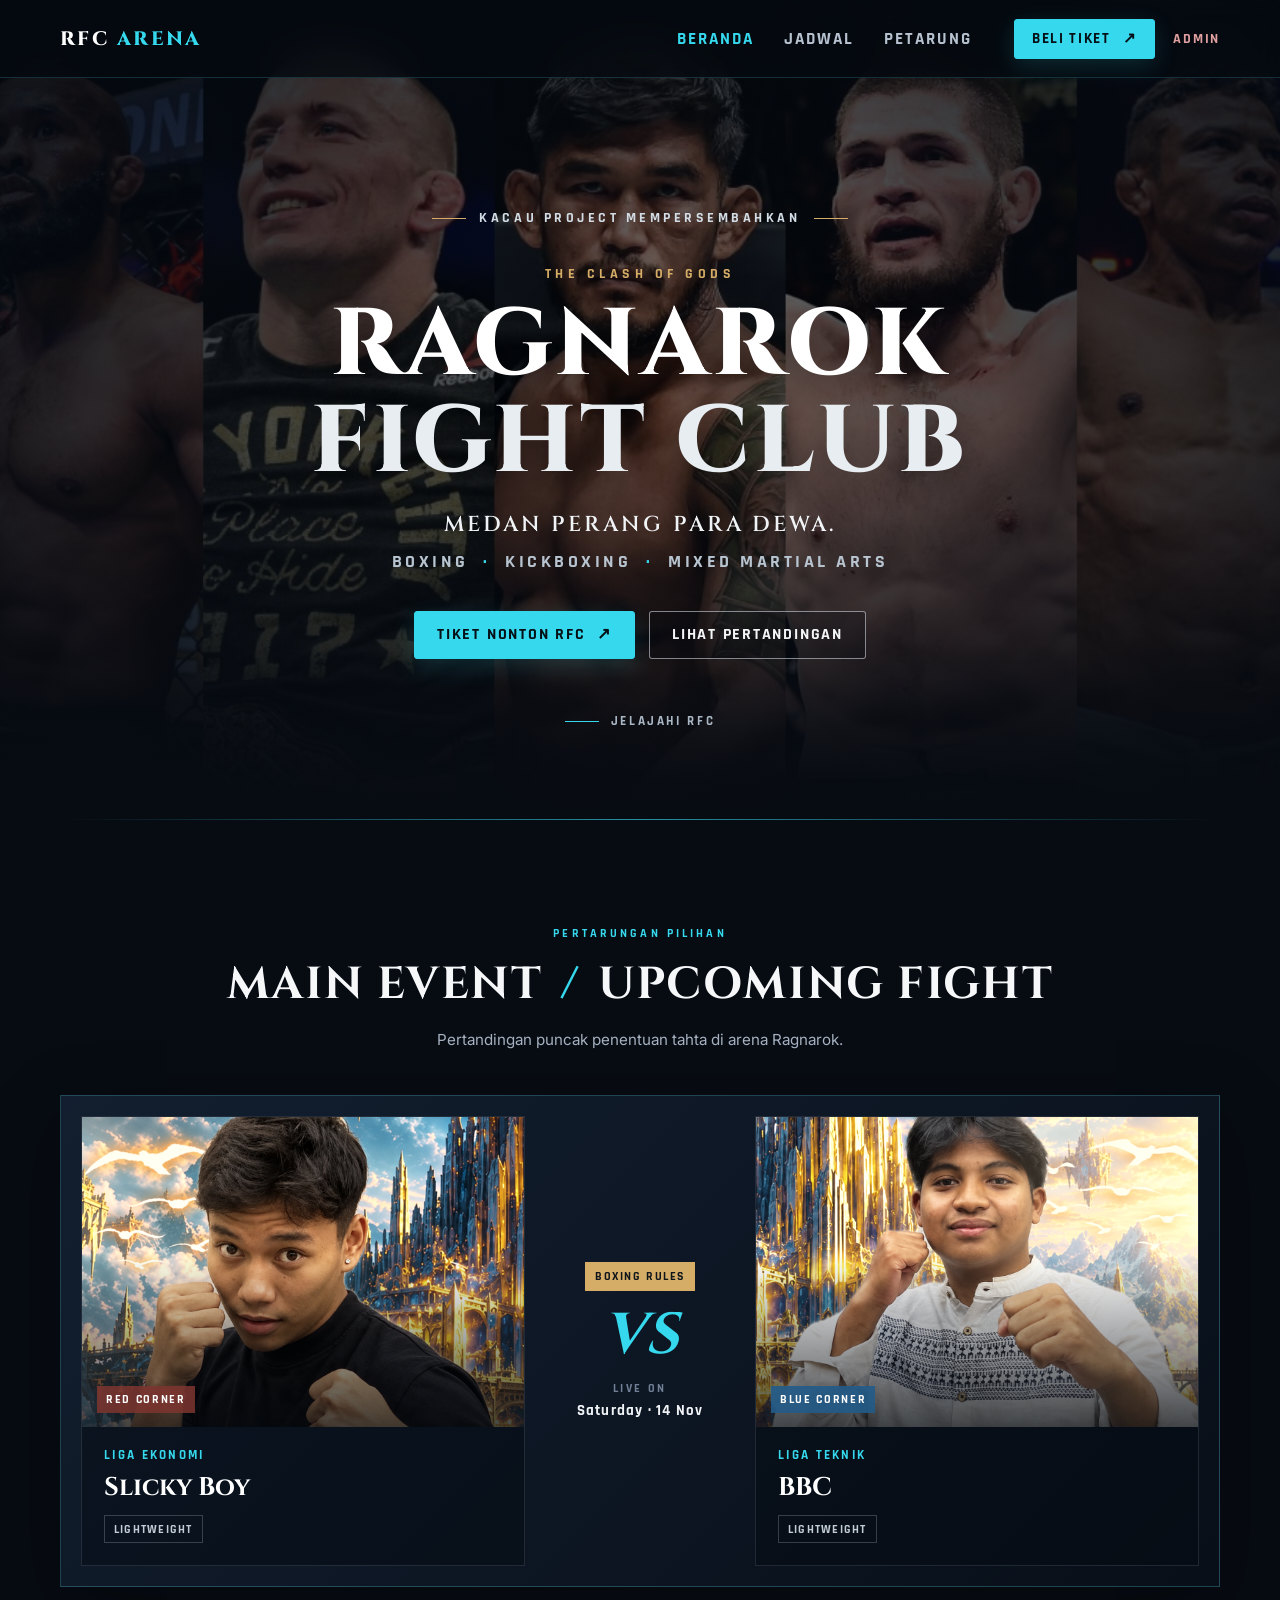
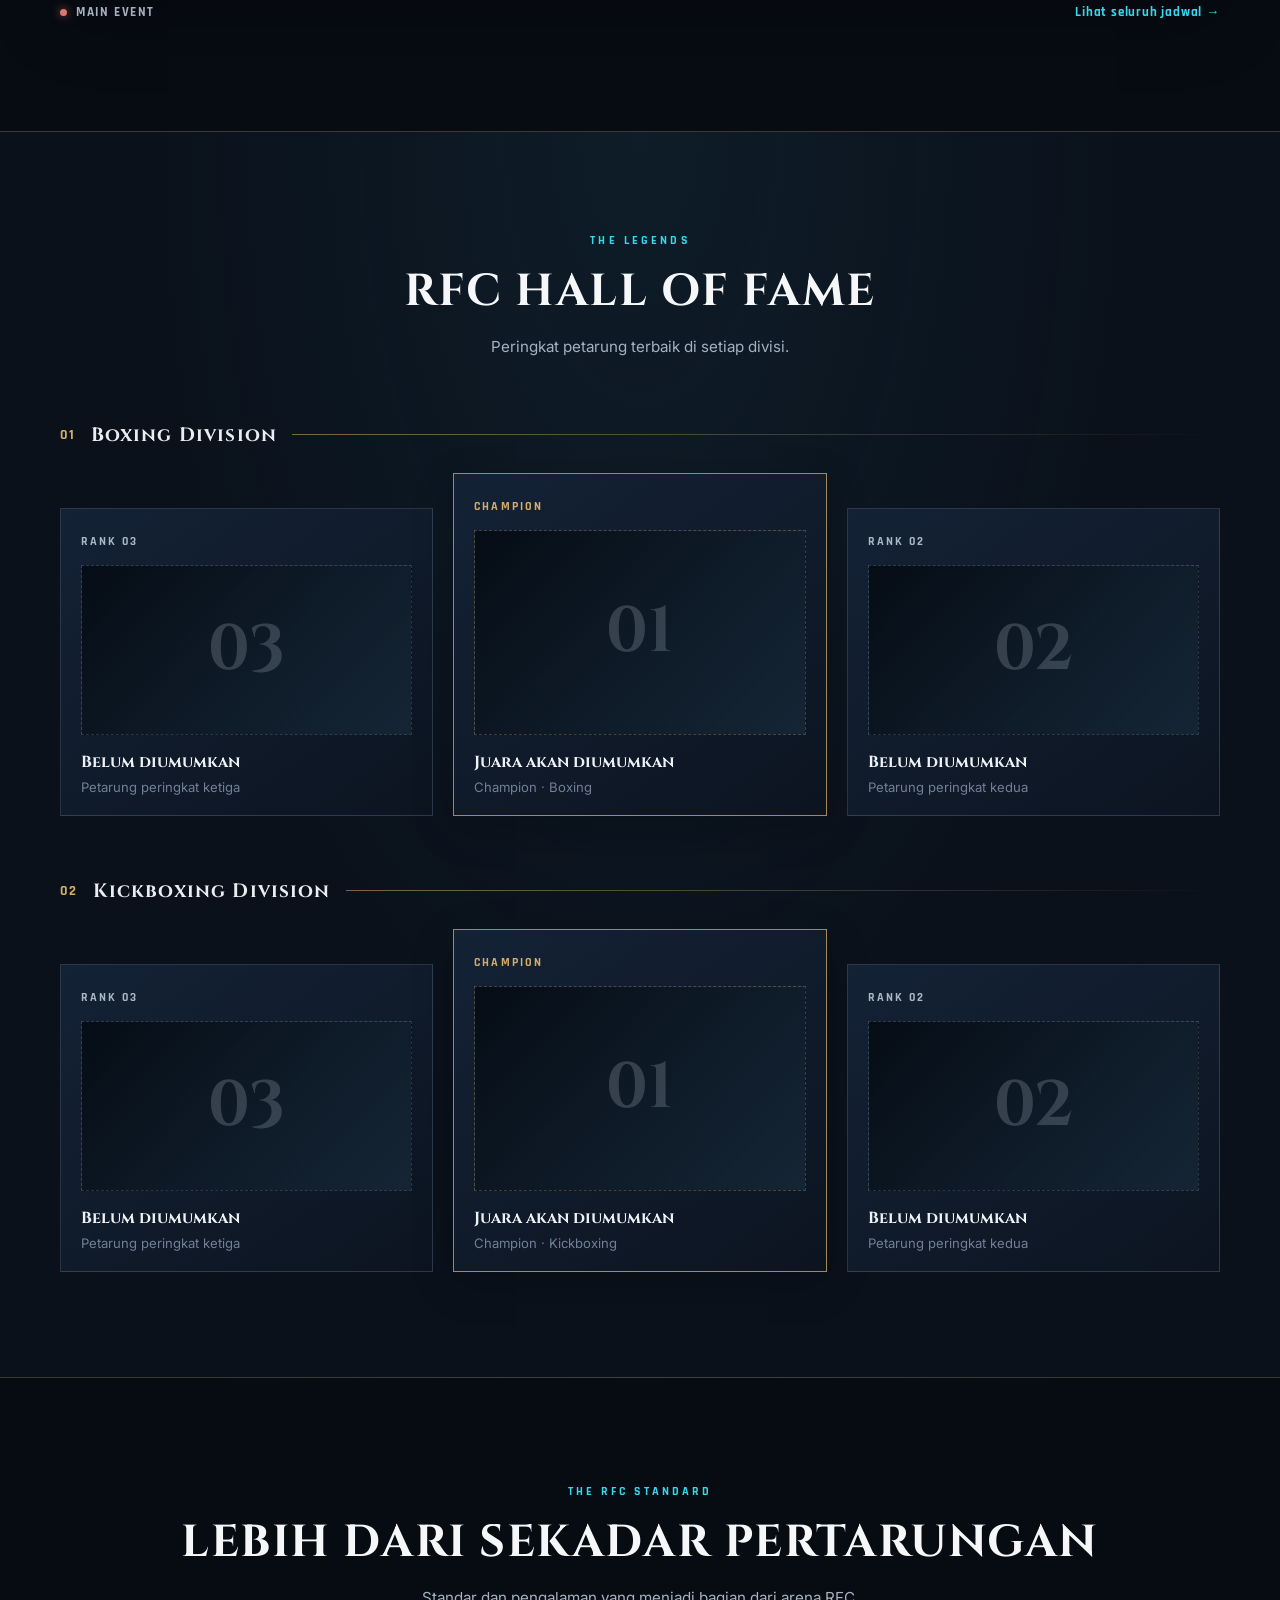
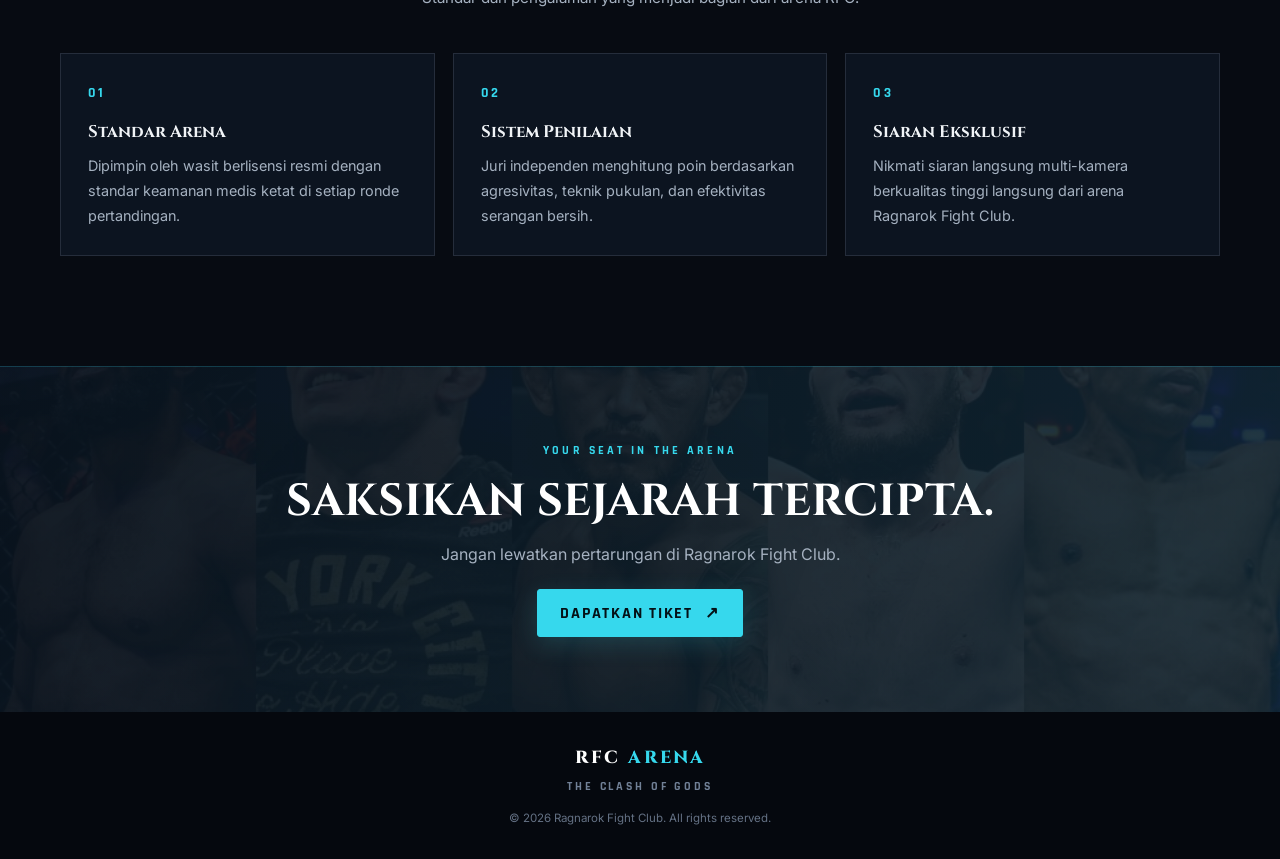
==== commit eb1051c4: "redesigned index" ====
--- a/index.html
+++ b/index.html
@@ -1,1022 +1,206 @@
 <!DOCTYPE html>
 <html lang="id">
 <head>
-    <meta charset="UTF-8">
-    <meta name="viewport" content="width=device-width, initial-scale=1.0">
-    <title>Ragnarok Fight Club (RFC) | The Clash of Gods</title>
-    <!-- Google Fonts: Cinzel & Rajdhani -->
-    <link href="https://fonts.googleapis.com/css2?family=Cinzel:wght@600;700;900&family=Rajdhani:wght@500;700&display=swap" rel="stylesheet">
-    <style>
-        /* --- MENDAFTARKAN FONT LOKAL GODOFWAR --- */
-        @font-face {
-            font-family: 'GodOfWar';
-            src: url('fonts/GODOFWAR.TTF') format('truetype');
-            font-weight: normal;
-            font-style: normal;
-        }
-
-        * {
-            margin: 0;
-            padding: 0;
-            box-sizing: border-box;
-            scroll-behavior: smooth;
-        }
-        body {
-            background-color: #030712;
-            color: #e2e8f0;
-            font-family: 'Rajdhani', sans-serif;
-            overflow-x: hidden;
-        }
-
-        /* NAVBAR / NAVIGASI ATAS */
-        nav {
-            position: fixed;
-            top: 0;
-            left: 0;
-            width: 100%;
-            display: flex;
-            justify-content: space-between;
-            align-items: center;
-            padding: 20px 50px;
-            background: rgba(3, 7, 18, 0.95);
-            backdrop-filter: blur(10px);
-            border-bottom: 1px solid rgba(0, 210, 255, 0.2);
-            z-index: 1000;
-        }
-
-        .nav-logo {
-            font-family: 'Cinzel', serif;
-            font-size: 1.4rem;
-            font-weight: 900;
-            color: #ffffff;
-            letter-spacing: 2px;
-            text-decoration: none;
-            text-shadow: 0 0 10px rgba(0, 210, 255, 0.5);
-        }
-
-        .nav-logo span {
-            color: #00d2ff;
-        }
-
-        .nav-links {
-            display: flex;
-            gap: 25px;
-            list-style: none;
-            align-items: center;
-        }
-
-        .nav-links a {
-            color: #94a3b8;
-            text-decoration: none;
-            font-size: 1rem;
-            font-weight: 700;
-            letter-spacing: 1px;
-            text-transform: uppercase;
-            transition: color 0.3s ease;
-        }
-
-        .nav-links a:hover, .nav-links a.active {
-            color: #00d2ff;
-            text-shadow: 0 0 8px rgba(0, 210, 255, 0.6);
-        }
-
-        .nav-cta {
-            background: linear-gradient(135deg, #f5af19, #f12711);
-            color: white !important;
-            padding: 8px 20px;
-            border-radius: 2px;
-            box-shadow: 0 0 10px rgba(245, 175, 25, 0.4);
-            display: inline-block;
-        }
-
-        .nav-cta:hover {
-            box-shadow: 0 0 15px rgba(245, 175, 25, 0.8);
-        }
-
-        .nav-admin {
-            color: #ff4b2b !important;
-            border: 1px dashed #ff4b2b;
-            padding: 5px 12px;
-            border-radius: 2px;
-            display: inline-block;
-        }
-        .nav-admin:hover {
-            background: rgba(255, 75, 43, 0.1);
-        }
-
-        /* HEADER / HERO SECTION */
-        header {
-            background: linear-gradient(to bottom, rgba(3, 7, 18, 0.75), rgba(3, 7, 18, 0.95)),
-                        url('foto/bg2.jpg') no-repeat center center/cover;
-            height: 100vh;
-            display: flex;
-            flex-direction: column;
-            justify-content: center;
-            align-items: center;
-            text-align: center;
-            padding: 0 20px;
-            border-bottom: 4px solid #00d2ff;
-            position: relative;
-            padding-top: 80px;
-        }
-
-        header::before {
-            content: '';
-            position: absolute;
-            top: 0;
-            left: 0;
-            width: 100%;
-            height: 100%;
-            background: radial-gradient(circle at center, rgba(0, 210, 255, 0.15) 0%, transparent 70%);
-            pointer-events: none;
-        }
-
-        .logo-badge {
-            background: linear-gradient(135deg, #0072ff, #00d2ff);
-            color: #030712;
-            font-family: 'Cinzel', serif;
-            font-weight: 900;
-            padding: 6px 20px;
-            font-size: 1.1rem;
-            letter-spacing: 3px;
-            text-transform: uppercase;
-            margin-bottom: 20px;
-            border-radius: 2px;
-            box-shadow: 0 0 20px rgba(0, 210, 255, 0.5);
-            position: relative;
-            z-index: 1;
-        }
-
-        h1 {
-            font-family: 'GodOfWar', serif;
-            font-size: 4.5rem;
-            font-weight: normal;
-            letter-spacing: 4px;
-            text-transform: uppercase;
-            color: #ffffff;
-            text-shadow: 0 0 20px rgba(0, 210, 255, 0.7), 0 0 40px rgba(0, 114, 255, 0.4);
-            line-height: 1.1;
-            margin-bottom: 20px;
-            position: relative;
-            z-index: 1;
-        }
-
-        p.subtitle {
-            font-size: 1.25rem;
-            max-width: 700px;
-            font-family: Cambria, Cochin, Georgia, Times, 'Times New Roman', serif;
-            color: #94a3b8;
-            margin-bottom: 40px;
-            text-transform: uppercase;
-            letter-spacing: 2px;
-            font-weight: 700;
-            position: relative;
-            z-index: 1;
-        }
-
-        .btn-group {
-            display: flex;
-            gap: 20px;
-            flex-wrap: wrap;
-            justify-content: center;
-            position: relative;
-            z-index: 1;
-        }
-
-        .btn {
-            font-family: 'Cinzel', serif;
-            font-size: 1.1rem;
-            font-weight: 700;
-            letter-spacing: 2px;
-            padding: 12px 30px;
-            text-decoration: none;
-            text-transform: uppercase;
-            border-radius: 2px;
-            transition: all 0.3s ease;
-            cursor: pointer;
-        }
-
-        .btn-primary {
-            background: linear-gradient(135deg, #0052D4, #4364F7, #6fb1fc);
-            color: white;
-            border: 2px solid #00d2ff;
-            box-shadow: 0 0 15px rgba(0, 210, 255, 0.4);
-        }
-
-        .btn-primary:hover {
-            box-shadow: 0 0 25px rgba(0, 210, 255, 0.8);
-            transform: translateY(-2px);
-        }
-
-        .btn-secondary {
-            background-color: transparent;
-            color: #00d2ff;
-            border: 2px solid #00d2ff;
-        }
-
-        .btn-secondary:hover {
-            background-color: rgba(0, 210, 255, 0.1);
-            color: #ffffff;
-            box-shadow: 0 0 20px rgba(0, 210, 255, 0.5);
-            transform: translateY(-2px);
-        }
-
-        .btn-accent {
-            background: linear-gradient(135deg, #f5af19, #f2709c);
-            color: white;
-            border: 2px solid #f5af19;
-            box-shadow: 0 0 15px rgba(245, 175, 25, 0.5);
-        }
-
-        .btn-accent:hover {
-            box-shadow: 0 0 25px rgba(245, 175, 25, 0.9);
-            transform: translateY(-2px);
-        }
-
-        /* UPCOMING FIGHT SECTION */
-        .upcoming-section {
-            padding: 100px 20px 50px 20px;
-            max-width: 1200px;
-            margin: 0 auto;
-            text-align: center;
-        }
-
-        .section-title {
-            font-family: 'Cinzel', serif;
-            font-size: 2.5rem;
-            font-weight: 900;
-            color: #ffffff;
-            letter-spacing: 3px;
-            margin-bottom: 10px;
-            text-transform: uppercase;
-            text-shadow: 0 0 15px rgba(0, 210, 255, 0.5);
-        }
-
-        .section-desc {
-            color: #94a3b8;
-            font-size: 1.1rem;
-            letter-spacing: 1px;
-            margin-bottom: 60px;
-            text-transform: uppercase;
-        }
-
-        .fight-container {
-            display: flex;
-            justify-content: center;
-            align-items: center;
-            gap: 30px;
-            flex-wrap: wrap;
-            background: linear-gradient(145deg, rgba(15, 23, 42, 0.9), rgba(3, 7, 18, 0.95));
-            border: 2px solid rgba(0, 210, 255, 0.3);
-            border-radius: 8px;
-            padding: 40px;
-            box-shadow: 0 0 30px rgba(0, 210, 255, 0.15);
-            position: relative;
-        }
-
-        .fight-container::before {
-            content: '';
-            position: absolute;
-            inset: 0;
-            border-radius: 8px;
-            border: 1px solid rgba(0, 210, 255, 0.5);
-            pointer-events: none;
-        }
-
-        .fighter-card {
-            background: #0b1329;
-            border: 2px solid #1e293b;
-            border-radius: 6px;
-            width: 300px;
-            overflow: hidden;
-            transition: all 0.3s ease;
-            box-shadow: 0 5px 15px rgba(0,0,0,0.5);
-        }
-
-        .fighter-card:hover {
-            border-color: #00d2ff;
-            transform: translateY(-5px);
-            box-shadow: 0 0 20px rgba(0, 210, 255, 0.4);
-        }
-
-        .fighter-img-box {
-            width: 100%;
-            height: 320px;
-            background: #111827;
-            position: relative;
-            overflow: hidden;
-            border-bottom: 2px solid #1e293b;
-        }
-
-        .fighter-img-box img {
-            width: 100%;
-            height: 100%;
-            object-fit: cover;
-            filter: grayscale(20%) contrast(110%);
-        }
-
-        .fighter-info {
-            padding: 20px;
-            text-align: center;
-        }
-
-        .fighter-name {
-            font-family: 'Cinzel', serif;
-            font-size: 1.4rem;
-            font-weight: 700;
-            color: #ffffff;
-            margin-bottom: 8px;
-            letter-spacing: 1px;
-        }
-
-        .fighter-class {
-            display: inline-block;
-            background: rgba(0, 210, 255, 0.1);
-            color: #00d2ff;
-            padding: 4px 12px;
-            font-size: 0.85rem;
-            font-weight: 700;
-            letter-spacing: 1px;
-            text-transform: uppercase;
-            border: 1px solid rgba(0, 210, 255, 0.3);
-            margin-bottom: 10px;
-            border-radius: 2px;
-        }
-
-        .fighter-camp {
-            color: #cbd5e1;
-            font-size: 1rem;
-            letter-spacing: 1px;
-            text-transform: uppercase;
-            font-weight: 700;
-        }
-
-        .vs-center {
-            display: flex;
-            flex-direction: column;
-            align-items: center;
-            justify-content: center;
-            padding: 0 20px;
-        }
-
-        .fight-rules {
-            background: linear-gradient(135deg, #f5af19, #f2709c);
-            color: #ffffff;
-            font-family: 'Cinzel', serif;
-            font-size: 1rem;
-            font-weight: 900;
-            padding: 5px 15px;
-            letter-spacing: 2px;
-            text-transform: uppercase;
-            border-radius: 2px;
-            margin-bottom: 15px;
-            box-shadow: 0 0 10px rgba(245, 175, 25, 0.5);
-        }
-
-        .vs-badge {
-            font-family: 'Cinzel', serif;
-            font-size: 3.5rem;
-            font-weight: 900;
-            color: #00d2ff;
-            text-shadow: 0 0 20px rgba(0, 210, 255, 0.8), 0 0 40px rgba(0, 114, 255, 0.5);
-            line-height: 1;
-            font-style: italic;
-            letter-spacing: 2px;
-        }
-
-        .fight-time {
-            margin-top: 15px;
-            color: #cbd5e1;
-            font-size: 0.95rem;
-            letter-spacing: 2px;
-            text-transform: uppercase;
-            font-weight: 700;
-        }
-
-        /* --- HALL OF FAME / TOP 3 CHAMPIONS SECTION --- */
-        .champions-section {
-            padding: 120px 20px 100px 20px;
-            max-width: 1250px;
-            margin: 60px auto 0 auto;
-            background: linear-gradient(180deg, rgba(3, 7, 18, 0.6) 0%, rgba(11, 19, 41, 0.85) 50%, rgba(3, 7, 18, 0.6) 100%);
-            border-top: 2px solid rgba(245, 175, 25, 0.4);
-            border-bottom: 2px solid rgba(245, 175, 25, 0.4);
-            border-radius: 12px;
-            position: relative;
-        }
-
-        .division-block {
-            margin-bottom: 80px;
-        }
-        .division-block:last-child {
-            margin-bottom: 0;
-        }
-
-        .division-title {
-            font-family: 'Cinzel', serif;
-            font-size: 2rem;
-            color: #f5af19;
-            margin-bottom: 50px;
-            letter-spacing: 3px;
-            text-transform: uppercase;
-            text-shadow: 0 0 15px rgba(245, 175, 25, 0.6);
-            border-bottom: 2px solid rgba(245, 175, 25, 0.4);
-            display: inline-block;
-            padding-bottom: 8px;
-        }
-
-        .champions-grid {
-            display: flex;
-            justify-content: center;
-            align-items: center;
-            gap: 35px;
-            flex-wrap: wrap;
-            padding-top: 35px; /* Beri ruang agar badge tidak terpotong atasnya */
-        }
-
-        /* ORDER DESKTOP */
-        .champ-card-3 { order: 1; }
-        .champ-card-1 { order: 2; }
-        .champ-card-2 { order: 3; }
-
-        /* CHAMPION CARD */
-        .champ-card-1 {
-            background: linear-gradient(145deg, #162038, #070d1d);
-            border: 3px solid #f5af19;
-            border-radius: 10px;
-            width: 340px;
-            overflow: visible;
-            position: relative;
-            box-shadow: 0 0 45px rgba(245, 175, 25, 0.45), inset 0 0 20px rgba(245, 175, 25, 0.15);
-            transform: translateY(-20px);
-            transition: 0.3s;
-        }
-        .champ-card-1:hover {
-            transform: translateY(-28px);
-            box-shadow: 0 0 65px rgba(245, 175, 25, 0.8);
-            border-color: #ffd700;
-        }
-        .crown-badge-1 {
-            position: absolute;
-            top: -24px;
-            left: 50%;
-            transform: translateX(-50%);
-            background: linear-gradient(135deg, #f5af19, #f12711);
-            color: #ffffff;
-            font-family: 'Cinzel', serif;
-            font-size: 1rem;
-            font-weight: 900;
-            padding: 8px 24px;
-            border-radius: 30px;
-            letter-spacing: 2px;
-            box-shadow: 0 0 20px rgba(245, 175, 25, 0.9);
-            z-index: 20;
-            white-space: nowrap;
-            border: 2px solid #fff;
-        }
-
-        /* RANK 2 CARD */
-        .champ-card-2 {
-            background: linear-gradient(145deg, #0f172a, #0b1329);
-            border: 2px solid #00d2ff;
-            border-radius: 8px;
-            width: 300px;
-            overflow: visible;
-            position: relative;
-            box-shadow: 0 0 25px rgba(0, 210, 255, 0.25), inset 0 0 10px rgba(0, 210, 255, 0.05);
-            transition: 0.3s;
-        }
-        .champ-card-2:hover {
-            transform: translateY(-8px);
-            box-shadow: 0 0 35px rgba(0, 210, 255, 0.5);
-            border-color: #6fb1fc;
-        }
-        .badge-2 {
-            position: absolute;
-            top: -20px;
-            left: 50%;
-            transform: translateX(-50%);
-            background: linear-gradient(135deg, #0052D4, #00d2ff);
-            color: #ffffff;
-            font-family: 'Cinzel', serif;
-            font-size: 0.9rem;
-            font-weight: 900;
-            padding: 6px 20px;
-            border-radius: 30px;
-            letter-spacing: 1.5px;
-            z-index: 20;
-            white-space: nowrap;
-            box-shadow: 0 0 15px rgba(0, 210, 255, 0.8);
-            border: 2px solid #fff;
-        }
-
-        /* RANK 3 CARD */
-        .champ-card-3 {
-            background: linear-gradient(145deg, #1c140c, #0a0704);
-            border: 2px solid #cd7f32;
-            border-radius: 8px;
-            width: 300px;
-            overflow: visible;
-            position: relative;
-            box-shadow: 0 0 25px rgba(205, 127, 50, 0.25), inset 0 0 10px rgba(205, 127, 50, 0.05);
-            transition: 0.3s;
-        }
-        .champ-card-3:hover {
-            transform: translateY(-8px);
-            box-shadow: 0 0 35px rgba(205, 127, 50, 0.5);
-            border-color: #e69542;
-        }
-        .badge-3 {
-            position: absolute;
-            top: -20px;
-            left: 50%;
-            transform: translateX(-50%);
-            background: linear-gradient(135deg, #8b4513, #cd7f32);
-            color: #ffffff;
-            font-family: 'Cinzel', serif;
-            font-size: 0.9rem;
-            font-weight: 900;
-            padding: 6px 20px;
-            border-radius: 30px;
-            letter-spacing: 1.5px;
-            z-index: 20;
-            white-space: nowrap;
-            box-shadow: 0 0 15px rgba(205, 127, 50, 0.8);
-            border: 2px solid #fff;
-        }
-
-        .champ-card-1 .fighter-img-box, 
-        .champ-card-2 .fighter-img-box, 
-        .champ-card-3 .fighter-img-box {
-            height: 300px;
-            background: #000;
-            border-bottom: 2px solid rgba(255,255,255,0.1);
-            margin-top: 15px;
-        }
-        .champ-card-1 .fighter-img-box {
-            height: 340px;
-        }
-
-        .fighter-info {
-            padding: 20px;
-            text-align: center;
-        }
-        .fighter-name {
-            font-family: 'Cinzel', serif;
-            font-size: 1.3rem;
-            font-weight: 700;
-            color: #ffffff;
-            margin-bottom: 8px;
-            letter-spacing: 1px;
-            text-shadow: 0 0 8px rgba(255, 255, 255, 0.3);
-        }
-        .fighter-class {
-            display: inline-block;
-            background: rgba(0, 210, 255, 0.15);
-            color: #00d2ff;
-            padding: 4px 12px;
-            font-size: 0.85rem;
-            font-weight: 700;
-            letter-spacing: 1px;
-            text-transform: uppercase;
-            border: 1px solid rgba(0, 210, 255, 0.4);
-            margin-bottom: 10px;
-            border-radius: 2px;
-        }
-        .fighter-camp {
-            color: #cbd5e1;
-            font-size: 1rem;
-            letter-spacing: 1px;
-            text-transform: uppercase;
-            font-weight: 700;
-        }
-        .fighter-record {
-            margin-top: 10px;
-            color: #f5af19;
-            font-size: 0.95rem;
-            font-weight: 900;
-            letter-spacing: 1px;
-            text-shadow: 0 0 8px rgba(245, 175, 25, 0.5);
-        }
-
-        .info-features {
-            display: grid;
-            grid-template-columns: repeat(auto-fit, minmax(280px, 1fr));
-            gap: 25px;
-            margin-top: 60px;
-            text-align: left;
-            max-width: 1200px;
-            margin-left: auto;
-            margin-right: auto;
-        }
-
-        .feature-item {
-            background: rgba(15, 23, 42, 0.6);
-            border-left: 4px solid #00d2ff;
-            padding: 20px;
-            border-radius: 0 4px 4px 0;
-        }
-
-        .feature-item h3 {
-            font-family: 'Cinzel', serif;
-            font-size: 1.1rem;
-            color: #ffffff;
-            margin-bottom: 8px;
-            letter-spacing: 1px;
-        }
-
-        .feature-item p {
-            color: #94a3b8;
-            font-size: 0.95rem;
-            line-height: 1.4;
-        }
-
-        /* --- KHUSUS TAMPILAN MOBILE (HP) --- */
-        @media (max-width: 768px) {
-            /* NAVBAR: Tata Letak Atas - Bawah dengan Padding Luas */
-            nav {
-                padding: 12px 15px;
-                flex-direction: column;
-                gap: 10px;
-                align-items: center;
-            }
-
-            .nav-logo {
-                font-size: 1.2rem;
-            }
-
-            .nav-links {
-                display: flex;
-                gap: 8px;
-                list-style: none;
-                width: 100%;
-                justify-content: center;
-                align-items: center;
-                overflow-x: auto;
-                white-space: nowrap;
-                padding: 4px 0;
-            }
-
-            .nav-links::-webkit-scrollbar {
-                display: none;
-            }
-
-            .nav-links a {
-                font-size: 0.8rem;
-            }
-
-            .nav-cta {
-                padding: 4px 10px !important;
-                font-size: 0.8rem !important;
-            }
-
-            .nav-admin {
-                padding: 3px 8px !important;
-                font-size: 0.8rem !important;
-            }
-
-            header {
-                height: auto;
-                min-height: 100vh;
-                padding-top: 140px;
-                padding-bottom: 40px;
-            }
-
-            h1 {
-                font-size: 2.5rem;
-            }
-
-            /* UPCOMING FIGHT: MEMUAT 100% HORIZONTAL DI LAYAR HP (TANPA CAN SCROLL) */
-            .upcoming-section {
-                padding-left: 10px;
-                padding-right: 10px;
-            }
-
-            .fight-container {
-                flex-direction: row;
-                flex-wrap: nowrap;
-                justify-content: space-between;
-                align-items: center;
-                gap: 5px;
-                padding: 15px 8px;
-                overflow: hidden;
-            }
-
-            .fighter-card {
-                width: 38%;
-                min-width: 0;
-            }
-
-            .fighter-img-box {
-                height: 120px;
-            }
-
-            .fighter-info {
-                padding: 8px 4px;
-            }
-
-            .fighter-name {
-                font-size: 0.85rem;
-                margin-bottom: 4px;
-            }
-
-            .fighter-class {
-                font-size: 0.65rem;
-                padding: 2px 4px;
-                margin-bottom: 4px;
-            }
-
-            .fighter-camp {
-                font-size: 0.65rem;
-            }
-
-            .vs-center {
-                width: 24%;
-                padding: 0 2px;
-            }
-
-            .fight-rules {
-                font-size: 0.6rem;
-                padding: 2px 4px;
-                margin-bottom: 6px;
-            }
-
-            .vs-badge {
-                font-size: 1.8rem;
-            }
-
-            .fight-time {
-                font-size: 0.6rem;
-                margin-top: 6px;
-                letter-spacing: 0.5px;
-            }
-
-            /* HALL OF FAME: SCROLL HORIZONTAL + CHAMPION DI TENGAH + RANK 2 & 3 KELIATAN 1/4 CARD */
-            .champions-section {
-                padding-top: 60px;
-                padding-left: 0;
-                padding-right: 0;
-                overflow: hidden;
-            }
-
-            .champions-grid {
-                display: flex;
-                flex-direction: row;
-                flex-wrap: nowrap;
-                justify-content: flex-start;
-                align-items: center;
-                gap: 15px;
-                overflow-x: auto;
-                padding: 40px 15px 25px 15px; /* Padding atas besar agar crown badge & efek glow tidak terpotong */
-                -webkit-overflow-scrolling: touch;
-                scroll-snap-type: x mandatory;
-            }
-
-            .champions-grid::-webkit-scrollbar {
-                display: none;
-            }
-
-            /* Lebar card diukur agar Champion presisi di tengah dan 1/4 bagian Rank 3 & Rank 2 mengapit di sampingnya */
-            .champ-card-3 {
-                order: 1 !important;
-                min-width: 68vw;
-                max-width: 68vw;
-                transform: none !important;
-                scroll-snap-align: center;
-            }
-
-            .champ-card-1 {
-                order: 2 !important;
-                min-width: 72vw;
-                max-width: 72vw;
-                transform: none !important;
-                scroll-snap-align: center;
-            }
-
-            .champ-card-2 {
-                order: 3 !important;
-                min-width: 68vw;
-                max-width: 68vw;
-                transform: none !important;
-                scroll-snap-align: center;
-            }
-
-            .champ-card-1 .fighter-img-box {
-                height: 220px;
-            }
-            .champ-card-2 .fighter-img-box,
-            .champ-card-3 .fighter-img-box {
-                height: 190px;
-            }
-        }
-    </style>
+  <meta charset="UTF-8">
+  <meta name="viewport" content="width=device-width, initial-scale=1">
+  <meta name="theme-color" content="#070b12">
+  <meta name="description" content="Ragnarok Fight Club — Boxing, Kickboxing, dan MMA. The Clash of Gods.">
+  <title>Ragnarok Fight Club | The Clash of Gods</title>
+
+  <link rel="preconnect" href="https://fonts.googleapis.com">
+  <link rel="preconnect" href="https://fonts.gstatic.com" crossorigin>
+  <link href="https://fonts.googleapis.com/css2?family=Cinzel:wght@500;600;700;800;900&family=Inter:wght@400;500;600;700;800&family=Rajdhani:wght@500;600;700&display=swap" rel="stylesheet">
+  <link rel="stylesheet" href="index.css">
+  <script src="index.js" defer></script>
 </head>
 <body>
-
-    <!-- NAVBAR / HIASAN NAVIGASI ATAS -->
-    <nav>
-        <a href="index.html" class="nav-logo">RFC <span>ARENA</span></a>
+  <a class="skip-link" href="#main">Lewati ke konten</a>
+
+  <nav class="site-nav" aria-label="Navigasi utama">
+    <div class="nav-inner">
+      <a class="brand" href="index.html" aria-label="RFC Arena, beranda">
+        <span class="brand-main">RFC</span><span class="brand-accent">ARENA</span>
+      </a>
+
+      <button class="menu-toggle" type="button" aria-label="Buka menu" aria-expanded="false" aria-controls="primary-menu">
+        <span></span><span></span><span></span>
+      </button>
+
+      <div class="nav-panel" id="primary-menu">
         <ul class="nav-links">
-            <li><a href="index.html" class="active">Beranda</a></li>
-            <li><a href="jadwal-pertandingan.html">Jadwal</a></li>
-            <li><a href="petarung.html">Petarung</a></li>
-            <li><a href="beli-tiket.html" class="nav-cta">Beli Tiket</a></li>
-            <li><a href="admin-tiket.html" class="nav-admin">Admin</a></li>
+          <li><a class="nav-link active" href="index.html" aria-current="page">Beranda</a></li>
+          <li><a class="nav-link" href="jadwal-pertandingan.html">Jadwal</a></li>
+          <li><a class="nav-link" href="petarug.html">Petarung</a></li>
         </ul>
-    </nav>
-
-    <!-- HERO / MAIN HEADER -->
-    <header>
-        <div class="logo-badge">Kacau Project Present</div>
-        <h1>Ragnarok Fight Club</h1>
-        <p class="subtitle">Medan Perang Para Dewa: Boxing, Kickboxing, & MMA. Ukir Legendamu di Arena Es & Baja!</p>
-        <div class="btn-group">
-            <a href="beli-tiket.html" class="btn btn-accent">TIKET NONTON RFC.JACKAL</a>
-            <a href="jadwal-pertandingan.html" class="btn btn-primary">Lihat List Pertandingan</a>
-            <a href="daftarpetarung.html" class="btn btn-secondary">Daftar Petarung</a>
-        </div>
+        <div class="nav-actions">
+          <a class="button button-nav" href="beli-tiket.html">Beli Tiket <span aria-hidden="true">↗</span></a>
+          <a class="admin-link" href="admin-tiket.html">Admin</a>
+        </div>
+      </div>
+    </div>
+  </nav>
+
+  <main id="main">
+    <header class="hero">
+      <div class="hero-backdrop" aria-hidden="true"></div>
+      <div class="hero-content">
+        <p class="eyebrow"><span class="eyebrow-line"></span>Kacau Project mempersembahkan<span class="eyebrow-line"></span></p>
+        <p class="hero-kicker">THE CLASH OF GODS</p>
+        <h1>Ragnarok <span>Fight Club</span></h1>
+        <p class="hero-description">Medan perang para dewa.</p>
+        <p class="hero-sports">Boxing <i>·</i> Kickboxing <i>·</i> Mixed Martial Arts</p>
+
+        <div class="hero-actions">
+          <a class="button button-primary" href="beli-tiket.html">Tiket Nonton RFC <span aria-hidden="true">↗</span></a>
+          <a class="button button-ghost" href="jadwal-pertandingan.html">Lihat Pertandingan</a>
+        </div>
+        <a class="hero-scroll" href="#main-event"><span></span>Jelajahi RFC</a>
+      </div>
+      <div class="hero-bottom-line" aria-hidden="true"></div>
     </header>
 
-    <!-- UPCOMING FIGHT SECTION -->
-    <section class="upcoming-section">
-        <h2 class="section-title">Main Event: Upcoming Fight</h2>
-        <p class="section-desc">Pertandingan Puncak Penentuan Tahta Tertinggi di Arena Ragnarok</p>
-
-        <div class="fight-container">
-            <!-- Fighter 1 Card -->
-            <div class="fighter-card">
-                <div class="fighter-img-box">
-                    <img src="foto/slicky-boy.png" alt="Fighter 1" onerror="this.src='https://images.unsplash.com/photo-1549719386-74dfcbf7dbed?auto=format&fit=crop&w=600&q=80'">
-                </div>
-                <div class="fighter-info">
-                    <h3 class="fighter-name">Slicky Boy</h3>
-                    <span class="fighter-class">Lightweight</span>
-                    <p class="fighter-camp">EKONOMI</p>
-                </div>
-            </div>
-
-            <!-- VS Center Badge -->
-            <div class="vs-center">
-                <span class="fight-rules">Boxing Rules</span>
-                <div class="vs-badge">VS</div>
-                <div class="fight-time">Live On Saturday 14 Nov</div>
-            </div>
-
-            <!-- Fighter 2 Card -->
-            <div class="fighter-card">
-                <div class="fighter-img-box">
-                    <img src="foto/bbc.png" alt="Fighter 2" onerror="this.src='https://images.unsplash.com/photo-1517838277536-f5f99be501cd?auto=format&fit=crop&w=600&q=80'">
-                </div>
-                <div class="fighter-info">
-                    <h3 class="fighter-name">BBC</h3>
-                    <span class="fighter-class">Lightweight</span>
-                    <p class="fighter-camp">TEKNIK</p>
-                </div>
-            </div>
-        </div>
-
-        <!-- --- HALL OF FAME / TOP 3 CHAMPIONS SECTION --- -->
-        <div class="champions-section">
-            <h2 class="section-title">RFC Hall of Fame</h2>
-            <p class="section-desc">Peringkat 3 Petarung Terbaik & Raja Divisi Arena</p>
-
-            <!-- Divisi Boxing -->
-            <div class="division-block">
-                <h3 class="division-title">🥊 Boxing Division</h3>
-                <div class="champions-grid">
-                    
-                    <!-- Rank 3 Boxing -->
-                    <div class="champ-card-3">
-                        <div class="badge-3">🥉 RANK 3</div>
-                        <div class="fighter-img-box">
-                            <img src="foto/un.png" alt="Rank 3 Boxing" onerror="this.src='https://images.unsplash.com/photo-1517838277536-f5f99be501cd?auto=format&fit=crop&w=600&q=80'">
-                        </div>
-                        <div class="fighter-info">
-                            <h3 class="fighter-name">?</h3>
-                            <span class="fighter-class">?</span>
-                            <p class="fighter-camp">LIGA ?</p>
-                            <p class="fighter-record">Rekor: ?</p>
-                        </div>
-                    </div>
-
-                    <!-- Juara 1 Boxing (Champion) -->
-                    <div class="champ-card-1">
-                        <div class="crown-badge-1">👑 CHAMPION</div>
-                        <div class="fighter-img-box">
-                            <img src="foto/un.png" alt="Juara 1 Boxing" onerror="this.src='https://images.unsplash.com/photo-1549719386-74dfcbf7dbed?auto=format&fit=crop&w=600&q=80'">
-                        </div>
-                        <div class="fighter-info">
-                            <h3 class="fighter-name">?</h3>
-                            <span class="fighter-class">?</span>
-                            <p class="fighter-camp">LIGA ?</p>
-                            <p class="fighter-record">Rekor: ?</p>
-                        </div>
-                    </div>
-
-                    <!-- Rank 2 Boxing -->
-                    <div class="champ-card-2">
-                        <div class="badge-2">🥈 RANK 2</div>
-                        <div class="fighter-img-box">
-                            <img src="foto/un.png" alt="Rank 2 Boxing" onerror="this.src='https://images.unsplash.com/photo-1517838277536-f5f99be501cd?auto=format&fit=crop&w=600&q=80'">
-                        </div>
-                        <div class="fighter-info">
-                            <h3 class="fighter-name">?</h3>
-                            <span class="fighter-class">?</span>
-                            <p class="fighter-camp">LIGA ?</p>
-                            <p class="fighter-record">Rekor: ?</p>
-                        </div>
-                    </div>
-
-                </div>
-            </div>
-
-            <!-- Divisi Kickboxing -->
-            <div class="division-block">
-                <h3 class="division-title">⚡ Kickboxing Division</h3>
-                <div class="champions-grid">
-                    
-                    <!-- Rank 3 Kickboxing -->
-                    <div class="champ-card-3">
-                        <div class="badge-3">RANK 3</div>
-                        <div class="fighter-img-box">
-                            <img src="foto/un.png" alt="Rank 3 Kickboxing" onerror="this.src='https://images.unsplash.com/photo-1549719386-74dfcbf7dbed?auto=format&fit=crop&w=600&q=80'">
-                        </div>
-                        <div class="fighter-info">
-                            <h3 class="fighter-name">?</h3>
-                            <span class="fighter-class">?</span>
-                            <p class="fighter-camp">LIGA ?</p>
-                            <p class="fighter-record">Rekor: ?</p>
-                        </div>
-                    </div>
-
-                    <!-- Juara 1 Kickboxing (Champion) -->
-                    <div class="champ-card-1">
-                        <div class="crown-badge-1">CHAMPION</div>
-                        <div class="fighter-img-box">
-                            <img src="foto/un.png" alt="Juara 1 Kickboxing" onerror="this.src='https://images.unsplash.com/photo-1517838277536-f5f99be501cd?auto=format&fit=crop&w=600&q=80'">
-                        </div>
-                        <div class="fighter-info">
-                            <h3 class="fighter-name">?</h3>
-                            <span class="fighter-class">?</span>
-                            <p class="fighter-camp">LIGA ?</p>
-                            <p class="fighter-record">Rekor: ?</p>
-                        </div>
-                    </div>
-
-                    <!-- Rank 2 Kickboxing -->
-                    <div class="champ-card-2">
-                        <div class="badge-2">RANK 2</div>
-                        <div class="fighter-img-box">
-                            <img src="foto/un.png" alt="Rank 2 Kickboxing" onerror="this.src='https://images.unsplash.com/photo-1549719386-74dfcbf7dbed?auto=format&fit=crop&w=600&q=80'">
-                        </div>
-                        <div class="fighter-info">
-                            <h3 class="fighter-name">?</h3>
-                            <span class="fighter-class">?</span>
-                            <p class="fighter-camp">LIGA ?</p>
-                            <p class="fighter-record">Rekor: ?</p>
-                        </div>
-                    </div>
-
-                </div>
-            </div>
-
-        </div>
-        <!-- --------------------------------------- -->
-
-        <div class="info-features">
-            <div class="feature-item">
-                <h3>Standard Arena Profesional</h3>
-                <p>Dipimpin oleh wasit berlisensi resmi dengan standar keamanan medis ketat di setiap ronde pertandingan.</p>
-            </div>
-            <div class="feature-item">
-                <h3>Sistem Penilaian Transparan</h3>
-                <p>Juri independen menghitung poin berdasarkan agresivitas, teknik pukulan, dan efektivitas serangan bersih.</p>
-            </div>
-            <div class="feature-item">
-                <h3>Siaran Eksklusif & Live Streaming</h3>
-                <p>Nikmati siaran langsung multi-kamera berkualitas tinggi langsung dari arena es dan baja Ragnarok Fight Club.</p>
-            </div>
-        </div>
-    </section>
-
-    <!-- AUTOMATIC SCROLL TO CHAMPION FOR MOBILE VIEW -->
-    <script>
-    window.addEventListener('load', function() {
-        if (window.innerWidth <= 768) {
-            // Cari kartu Rank 1
-            const champCard = document.querySelector('.champ-card-1');
-            if (champCard) {
-                const container = champCard.parentElement; // Kontainer pembungkus slider
-                // Hitung posisi tengah kartu di dalam kontainer slider saja
-                const cardOffsetLeft = champCard.offsetLeft;
-                const cardWidth = champCard.offsetWidth;
-                const containerWidth = container.offsetWidth;
-
-                // Geser scroll horizontal slidernya saja tanpa mengganggu scroll utama halaman
-                container.scrollLeft = cardOffsetLeft - (containerWidth / 2) + (cardWidth / 2);
-            }
-        }
-    });
-</script>
+    <section class="section main-event-section" id="main-event">
+      <div class="section-heading">
+        <p class="section-eyebrow">PERTARUNGAN PILIHAN</p>
+        <h2>Main Event <span>/</span> Upcoming Fight</h2>
+        <p>Pertandingan puncak penentuan tahta di arena Ragnarok.</p>
+      </div>
+
+      <article class="main-event-card">
+        <div class="fighter-panel">
+          <div class="fighter-photo">
+            <img src="foto/slicky-boy.png" alt="Slicky Boy" onerror="this.onerror=null;this.src='https://images.unsplash.com/photo-1549719386-74dfcbf7dbed?auto=format&fit=crop&w=900&q=85';">
+            <span class="fighter-corner">RED CORNER</span>
+          </div>
+          <div class="fighter-details">
+            <p class="fighter-league">LIGA EKONOMI</p>
+            <h3>Slicky Boy</h3>
+            <span class="weight-class">Lightweight</span>
+          </div>
+        </div>
+
+        <div class="versus-panel">
+          <span class="match-type">BOXING RULES</span>
+          <strong>VS</strong>
+          <p>LIVE ON</p>
+          <time datetime="2026-11-14">Saturday · 14 Nov</time>
+        </div>
+
+        <div class="fighter-panel">
+          <div class="fighter-photo">
+            <img src="foto/bbc.png" alt="BBC" onerror="this.onerror=null;this.src='https://images.unsplash.com/photo-1517838277536-f5f99be501cd?auto=format&fit=crop&w=900&q=85';">
+            <span class="fighter-corner blue-corner">BLUE CORNER</span>
+          </div>
+          <div class="fighter-details">
+            <p class="fighter-league">LIGA TEKNIK</p>
+            <h3>BBC</h3>
+            <span class="weight-class">Lightweight</span>
+          </div>
+        </div>
+      </article>
+      <div class="event-footer">
+        <span><span class="status-dot"></span> MAIN EVENT</span>
+        <a href="jadwal-pertandingan.html">Lihat seluruh jadwal <span aria-hidden="true">→</span></a>
+      </div>
+    </section>
+
+    <section class="hall-section">
+      <div class="section hall-inner">
+        <div class="section-heading">
+          <p class="section-eyebrow">THE LEGENDS</p>
+          <h2>RFC Hall of Fame</h2>
+          <p>Peringkat petarung terbaik di setiap divisi.</p>
+        </div>
+
+        <div class="division-block">
+          <div class="division-heading">
+            <span class="division-mark">01</span>
+            <h3>Boxing Division</h3>
+            <span class="division-rule"></span>
+          </div>
+          <div class="ranking-grid">
+            <article class="ranking-card ranking-card-muted">
+              <span class="rank-label">RANK 03</span>
+              <div class="ranking-placeholder"><span>03</span></div>
+              <div class="ranking-copy"><h4>Belum diumumkan</h4><p>Petarung peringkat ketiga</p></div>
+            </article>
+            <article class="ranking-card ranking-champion">
+              <span class="rank-label champion-label">CHAMPION</span>
+              <div class="ranking-placeholder"><span>01</span></div>
+              <div class="ranking-copy"><h4>Juara akan diumumkan</h4><p>Champion · Boxing</p></div>
+            </article>
+            <article class="ranking-card ranking-card-muted">
+              <span class="rank-label">RANK 02</span>
+              <div class="ranking-placeholder"><span>02</span></div>
+              <div class="ranking-copy"><h4>Belum diumumkan</h4><p>Petarung peringkat kedua</p></div>
+            </article>
+          </div>
+        </div>
+
+        <div class="division-block">
+          <div class="division-heading">
+            <span class="division-mark">02</span>
+            <h3>Kickboxing Division</h3>
+            <span class="division-rule"></span>
+          </div>
+          <div class="ranking-grid">
+            <article class="ranking-card ranking-card-muted">
+              <span class="rank-label">RANK 03</span>
+              <div class="ranking-placeholder"><span>03</span></div>
+              <div class="ranking-copy"><h4>Belum diumumkan</h4><p>Petarung peringkat ketiga</p></div>
+            </article>
+            <article class="ranking-card ranking-champion">
+              <span class="rank-label champion-label">CHAMPION</span>
+              <div class="ranking-placeholder"><span>01</span></div>
+              <div class="ranking-copy"><h4>Juara akan diumumkan</h4><p>Champion · Kickboxing</p></div>
+            </article>
+            <article class="ranking-card ranking-card-muted">
+              <span class="rank-label">RANK 02</span>
+              <div class="ranking-placeholder"><span>02</span></div>
+              <div class="ranking-copy"><h4>Belum diumumkan</h4><p>Petarung peringkat kedua</p></div>
+            </article>
+          </div>
+        </div>
+      </div>
+    </section>
+
+    <section class="section values-section">
+      <div class="section-heading">
+        <p class="section-eyebrow">THE RFC STANDARD</p>
+        <h2>Lebih dari sekadar pertarungan</h2>
+        <p>Standar dan pengalaman yang menjadi bagian dari arena RFC.</p>
+      </div>
+      <div class="values-grid">
+        <article class="value-card">
+          <span class="value-number">01</span>
+          <h3>Standar Arena</h3>
+          <p>Dipimpin oleh wasit berlisensi resmi dengan standar keamanan medis ketat di setiap ronde pertandingan.</p>
+        </article>
+        <article class="value-card">
+          <span class="value-number">02</span>
+          <h3>Sistem Penilaian</h3>
+          <p>Juri independen menghitung poin berdasarkan agresivitas, teknik pukulan, dan efektivitas serangan bersih.</p>
+        </article>
+        <article class="value-card">
+          <span class="value-number">03</span>
+          <h3>Siaran Eksklusif</h3>
+          <p>Nikmati siaran langsung multi-kamera berkualitas tinggi langsung dari arena Ragnarok Fight Club.</p>
+        </article>
+      </div>
+    </section>
+
+    <section class="closing-cta">
+      <p class="section-eyebrow">YOUR SEAT IN THE ARENA</p>
+      <h2>Saksikan sejarah tercipta.</h2>
+      <p>Jangan lewatkan pertarungan di Ragnarok Fight Club.</p>
+      <a class="button button-primary" href="beli-tiket.html">Dapatkan Tiket <span aria-hidden="true">↗</span></a>
+    </section>
+  </main>
+
+  <footer class="site-footer">
+    <a class="brand footer-brand" href="index.html"><span class="brand-main">RFC</span><span class="brand-accent">ARENA</span></a>
+    <p>THE CLASH OF GODS</p>
+    <small>© <span id="current-year">2026</span> Ragnarok Fight Club. All rights reserved.</small>
+  </footer>
 </body>
-</html>+</html>
--- a/index.css
+++ b/index.css
@@ -0,0 +1,378 @@
+/* =========================================================
+   RAGNAROK FIGHT CLUB — RESPONSIVE DESIGN SYSTEM
+   File: index.css
+   ========================================================= */
+
+:root {
+  color-scheme: dark;
+  --bg: #070b12;
+  --bg-soft: #0c1420;
+  --panel: #101b2a;
+  --panel-light: #142235;
+  --text: #f4f6f8;
+  --muted: #a5b1c0;
+  --muted-dark: #718096;
+  --cyan: #36d8ed;
+  --cyan-bright: #65eaff;
+  --gold: #d5ad67;
+  --line: rgba(148, 163, 184, .18);
+  --font-display: "Cinzel", Georgia, serif;
+  --font-body: "Inter", Arial, sans-serif;
+  --font-condensed: "Rajdhani", Arial, sans-serif;
+  --content: 1160px;
+  --nav-height: 78px;
+}
+
+@font-face {
+  font-family: "GodOfWar";
+  src: url("fonts/GODOFWAR.TTF") format("truetype");
+  font-style: normal;
+  font-weight: 400;
+  font-display: swap;
+}
+
+* { box-sizing: border-box; }
+html { scroll-behavior: smooth; scroll-padding-top: calc(var(--nav-height) + 20px); }
+body {
+  margin: 0;
+  min-width: 320px;
+  overflow-x: hidden;
+  background: var(--bg);
+  color: var(--text);
+  font-family: var(--font-body);
+  -webkit-font-smoothing: antialiased;
+}
+body.menu-open { overflow: hidden; }
+a { color: inherit; }
+img { display: block; max-width: 100%; }
+button, a { -webkit-tap-highlight-color: transparent; }
+::selection { color: #061017; background: var(--cyan); }
+
+.skip-link {
+  position: fixed; top: 10px; left: 10px; z-index: 2000;
+  padding: 10px 14px; color: #061017; background: var(--cyan);
+  transform: translateY(-150%); border-radius: 4px;
+}
+.skip-link:focus { transform: translateY(0); }
+
+/* Navigation */
+.site-nav {
+  position: absolute; inset: 0 0 auto; z-index: 1000;
+  height: var(--nav-height);
+  background: rgba(5, 10, 17, .82);
+  border-bottom: 1px solid rgba(89, 216, 237, .18);
+  backdrop-filter: blur(16px);
+}
+.nav-inner {
+  width: min(var(--content), calc(100% - 64px));
+  height: 100%; margin: auto;
+  display: flex; align-items: center; justify-content: space-between;
+}
+.brand {
+  display: inline-flex; align-items: baseline; gap: 8px;
+  text-decoration: none; white-space: nowrap;
+  font-family: var(--font-display); font-weight: 800;
+  font-size: 1.22rem; letter-spacing: .12em;
+}
+.brand-main { color: #fff; }
+.brand-accent { color: var(--cyan); }
+.nav-panel { display: flex; align-items: center; gap: 42px; }
+.nav-links, .nav-actions { display: flex; align-items: center; }
+.nav-links { gap: 30px; list-style: none; padding: 0; margin: 0; }
+.nav-link, .admin-link {
+  color: #b7c2d0; text-decoration: none; text-transform: uppercase;
+  font-family: var(--font-condensed); font-size: 1.04rem;
+  font-weight: 700; letter-spacing: .12em; transition: color .2s ease;
+}
+.nav-link:hover, .nav-link.active { color: var(--cyan); }
+.nav-actions { gap: 18px; }
+.admin-link { color: #e0a0a0; font-size: .9rem; }
+.admin-link:hover { color: #ffb0a7; }
+
+.button {
+  min-height: 48px; display: inline-flex; align-items: center; justify-content: center;
+  gap: 12px; padding: 0 22px; border: 1px solid transparent;
+  border-radius: 3px; text-decoration: none; text-align: center;
+  font-family: var(--font-condensed); font-size: 1rem; font-weight: 700;
+  letter-spacing: .11em; text-transform: uppercase;
+  transition: transform .2s ease, background .2s ease, border-color .2s ease, box-shadow .2s ease;
+}
+.button:hover { transform: translateY(-2px); }
+.button-primary, .button-nav {
+  color: #041016; background: var(--cyan);
+  border-color: var(--cyan); box-shadow: 0 7px 24px rgba(54, 216, 237, .16);
+}
+.button-primary:hover, .button-nav:hover { background: var(--cyan-bright); box-shadow: 0 9px 28px rgba(54, 216, 237, .25); }
+.button-ghost {
+  color: #f4f6f8; background: rgba(7, 11, 18, .3);
+  border-color: rgba(226, 232, 240, .55);
+}
+.button-ghost:hover { border-color: var(--cyan); color: var(--cyan); }
+.button-nav { min-height: 40px; padding: 0 17px; font-size: .94rem; }
+.menu-toggle { display: none; }
+
+/* Hero */
+.hero {
+  min-height: min(820px, 100svh); position: relative; isolation: isolate;
+  display: grid; place-items: center; padding: calc(var(--nav-height) + 76px) 24px 72px;
+  text-align: center; overflow: hidden;
+  background: #08111d url("foto/bg2.jpg") center 36% / cover no-repeat;
+}
+.hero::before {
+  content: ""; position: absolute; inset: 0; z-index: -1;
+  background:
+    linear-gradient(90deg, rgba(4, 9, 16, .86), rgba(4, 9, 16, .48) 52%, rgba(4, 9, 16, .82)),
+    linear-gradient(0deg, #070b12 0%, rgba(7, 11, 18, .08) 48%, rgba(7, 11, 18, .5) 100%);
+}
+.hero::after {
+  content: ""; position: absolute; inset: auto 0 0; height: 180px; z-index: -1;
+  background: linear-gradient(0deg, var(--bg), transparent);
+}
+.hero-content { width: min(900px, 100%); position: relative; }
+.eyebrow, .hero-kicker, .section-eyebrow {
+  margin: 0; color: var(--cyan); font-family: var(--font-condensed);
+  font-size: .88rem; font-weight: 700; letter-spacing: .25em; text-transform: uppercase;
+}
+.eyebrow { display: flex; align-items: center; justify-content: center; gap: 13px; color: #d2dce5; }
+.eyebrow-line { width: 34px; height: 1px; background: var(--gold); }
+.hero-kicker { margin-top: 38px; color: var(--gold); letter-spacing: .32em; }
+.hero h1 {
+  margin: 15px 0 18px; color: #fff; font-family: var(--font-display);
+  font-size: clamp(3.2rem, 7.4vw, 6.7rem); font-weight: 800;
+  letter-spacing: .035em; line-height: 1.02; text-transform: uppercase;
+  text-shadow: 0 8px 36px rgba(0,0,0,.55);
+}
+.hero h1 span { display: block; color: #e8edf2; }
+.hero-description {
+  margin: 0; color: #f0f3f6; font-family: var(--font-display);
+  font-size: clamp(1.05rem, 2vw, 1.35rem); font-weight: 600; letter-spacing: .14em;
+  text-transform: uppercase;
+}
+.hero-sports {
+  margin: 12px 0 0; color: #b8c5d1; font-family: var(--font-condensed);
+  font-size: 1.1rem; font-weight: 700; letter-spacing: .2em; text-transform: uppercase;
+}
+.hero-sports i { color: var(--cyan); font-style: normal; padding: 0 7px; }
+.hero-actions { display: flex; justify-content: center; gap: 14px; flex-wrap: wrap; margin-top: 38px; }
+.hero-scroll {
+  display: inline-flex; align-items: center; gap: 12px; margin-top: 54px;
+  color: #a9b6c4; text-decoration: none; font-family: var(--font-condensed);
+  font-size: .82rem; font-weight: 700; letter-spacing: .2em; text-transform: uppercase;
+}
+.hero-scroll span { width: 34px; height: 1px; background: var(--cyan); }
+.hero-bottom-line { position: absolute; bottom: 0; left: 50%; width: min(1160px, calc(100% - 64px)); height: 1px; background: linear-gradient(90deg, transparent, rgba(54,216,237,.65), transparent); transform: translateX(-50%); }
+
+/* Shared sections */
+.section { width: min(var(--content), calc(100% - 64px)); margin: 0 auto; }
+.main-event-section { padding-top: 105px; padding-bottom: 110px; }
+.section-heading { margin: 0 auto 42px; text-align: center; }
+.section-eyebrow { margin-bottom: 13px; font-size: .78rem; }
+.section-heading h2 {
+  margin: 0; color: #f5f7f9; font-family: var(--font-display);
+  font-size: clamp(1.8rem, 4vw, 2.8rem); font-weight: 700;
+  letter-spacing: .035em; text-transform: uppercase;
+}
+.section-heading h2 span { color: var(--cyan); padding: 0 5px; }
+.section-heading > p:last-child { margin: 12px 0 0; color: var(--muted); font-size: .95rem; line-height: 1.7; }
+
+/* Main event */
+.main-event-card {
+  display: grid; grid-template-columns: minmax(0, 1fr) 190px minmax(0, 1fr);
+  align-items: stretch; gap: 20px; padding: 20px;
+  background: linear-gradient(135deg, rgba(19,32,48,.96), rgba(8,15,25,.98));
+  border: 1px solid rgba(93, 214, 231, .25);
+  box-shadow: 0 24px 70px rgba(0,0,0,.28);
+}
+.fighter-panel { min-width: 0; background: rgba(4,9,16,.45); border: 1px solid var(--line); }
+.fighter-photo { position: relative; height: 310px; overflow: hidden; background: #121d2b; }
+.fighter-photo::after { content: ""; position: absolute; inset: 45% 0 0; background: linear-gradient(0deg, rgba(3,7,12,.75), transparent); }
+.fighter-photo img { width: 100%; height: 100%; object-fit: cover; object-position: center 25%; filter: saturate(.78) contrast(1.08); }
+.fighter-corner {
+  position: absolute; left: 15px; bottom: 14px; z-index: 1;
+  padding: 6px 9px; color: #fff; background: rgba(125,54,48,.85);
+  font-family: var(--font-condensed); font-size: .75rem; font-weight: 700; letter-spacing: .14em;
+}
+.blue-corner { background: rgba(35,91,137,.9); }
+.fighter-details { padding: 20px 22px 22px; }
+.fighter-league { margin: 0 0 7px; color: var(--cyan); font-family: var(--font-condensed); font-size: .8rem; font-weight: 700; letter-spacing: .18em; }
+.fighter-details h3 { margin: 0 0 10px; color: #fff; font-family: var(--font-display); font-size: clamp(1.2rem, 2vw, 1.65rem); }
+.weight-class { display: inline-block; padding: 5px 9px; color: #c2ccd6; border: 1px solid rgba(194,204,214,.25); font-family: var(--font-condensed); font-size: .78rem; font-weight: 700; letter-spacing: .1em; text-transform: uppercase; }
+.versus-panel { display: flex; flex-direction: column; align-items: center; justify-content: center; text-align: center; padding: 20px 8px; }
+.match-type { padding: 7px 10px; color: #10151b; background: var(--gold); font-family: var(--font-condensed); font-size: .75rem; font-weight: 800; letter-spacing: .13em; }
+.versus-panel strong { margin: 16px 0; color: var(--cyan); font-family: var(--font-display); font-size: 3.6rem; font-style: italic; line-height: 1; }
+.versus-panel p { margin: 0 0 5px; color: var(--muted-dark); font-family: var(--font-condensed); font-size: .75rem; font-weight: 700; letter-spacing: .2em; }
+.versus-panel time { color: #f0f3f6; font-family: var(--font-condensed); font-size: .95rem; font-weight: 700; letter-spacing: .08em; }
+.event-footer { display: flex; justify-content: space-between; align-items: center; gap: 15px; margin-top: 17px; color: var(--muted); font-family: var(--font-condensed); font-size: .83rem; font-weight: 700; letter-spacing: .12em; }
+.event-footer > span { display: flex; align-items: center; gap: 9px; }
+.status-dot { width: 7px; height: 7px; border-radius: 50%; background: #dc7770; box-shadow: 0 0 10px rgba(220,119,112,.7); }
+.event-footer a { color: var(--cyan); text-decoration: none; letter-spacing: .06em; }
+.event-footer a:hover { color: #fff; }
+
+/* Hall of fame */
+.hall-section {
+  position: relative; padding: 100px 0 105px;
+  background: radial-gradient(ellipse at 50% 0%, rgba(31,75,94,.2), transparent 55%), #0a111b;
+  border-top: 1px solid rgba(213,173,103,.25);
+  border-bottom: 1px solid rgba(213,173,103,.25);
+}
+.hall-inner { }
+.division-block { margin-top: 62px; }
+.division-heading { display: flex; align-items: center; gap: 15px; margin-bottom: 25px; }
+.division-mark { color: var(--gold); font-family: var(--font-condensed); font-size: .85rem; font-weight: 700; letter-spacing: .1em; }
+.division-heading h3 { margin: 0; color: #e9edf1; font-family: var(--font-display); font-size: 1.2rem; letter-spacing: .06em; }
+.division-rule { flex: 1; height: 1px; background: linear-gradient(90deg, rgba(213,173,103,.55), transparent); }
+.ranking-grid { display: grid; grid-template-columns: repeat(3, minmax(0, 1fr)); align-items: end; gap: 20px; }
+.ranking-card {
+  position: relative; overflow: hidden; min-width: 0; padding: 20px;
+  background: linear-gradient(145deg, #142236, #0c1420);
+  border: 1px solid rgba(148,163,184,.22);
+}
+.ranking-champion { border-color: rgba(213,173,103,.75); box-shadow: 0 12px 40px rgba(0,0,0,.2); }
+.rank-label { display: inline-block; color: #aab7c5; font-family: var(--font-condensed); font-size: .76rem; font-weight: 700; letter-spacing: .17em; }
+.champion-label { color: var(--gold); }
+.ranking-placeholder {
+  display: grid; place-items: center; height: 170px; margin: 16px 0;
+  background: linear-gradient(135deg, rgba(3,9,16,.85), rgba(27,49,66,.55));
+  border: 1px dashed rgba(148,163,184,.25);
+}
+.ranking-placeholder span { color: rgba(213,225,235,.2); font-family: var(--font-display); font-size: 4rem; font-weight: 700; }
+.ranking-champion .ranking-placeholder { height: 205px; border-color: rgba(213,173,103,.3); }
+.ranking-copy h4 { margin: 0 0 6px; color: #edf2f6; font-family: var(--font-display); font-size: 1rem; }
+.ranking-copy p { margin: 0; color: var(--muted-dark); font-size: .82rem; }
+
+/* Value cards */
+.values-section { padding-top: 105px; padding-bottom: 110px; }
+.values-grid { display: grid; grid-template-columns: repeat(3, 1fr); gap: 18px; }
+.value-card { padding: 27px; background: var(--bg-soft); border: 1px solid var(--line); }
+.value-number { color: var(--cyan); font-family: var(--font-condensed); font-size: .85rem; font-weight: 700; letter-spacing: .16em; }
+.value-card h3 { margin: 19px 0 10px; color: #f0f3f6; font-family: var(--font-display); font-size: 1.05rem; }
+.value-card p { margin: 0; color: var(--muted); font-size: .9rem; line-height: 1.75; }
+
+/* Closing CTA + footer */
+.closing-cta {
+  padding: 75px 24px; text-align: center;
+  background: linear-gradient(110deg, rgba(9,19,30,.95), rgba(16,39,52,.9)), url("foto/bg2.jpg") center 45% / cover;
+  border-top: 1px solid rgba(54,216,237,.2);
+}
+.closing-cta h2 { margin: 12px 0; color: #fff; font-family: var(--font-display); font-size: clamp(1.8rem, 4vw, 2.8rem); text-transform: uppercase; }
+.closing-cta > p:not(.section-eyebrow) { margin: 0 0 25px; color: var(--muted); }
+.site-footer { display: flex; flex-direction: column; align-items: center; gap: 9px; padding: 34px 20px; background: #05080e; text-align: center; }
+.footer-brand { font-size: 1.1rem; }
+.site-footer p { margin: 0; color: var(--muted-dark); font-family: var(--font-condensed); font-size: .75rem; font-weight: 700; letter-spacing: .24em; }
+.site-footer small { margin-top: 8px; color: #647184; font-size: .72rem; }
+
+/* Responsive tablet */
+@media (max-width: 900px) {
+  :root { --nav-height: 72px; }
+  .nav-inner, .section { width: min(100% - 44px, var(--content)); }
+  .nav-panel { gap: 24px; }
+  .nav-links { gap: 18px; }
+  .main-event-card { grid-template-columns: minmax(0, 1fr) 130px minmax(0, 1fr); gap: 12px; padding: 14px; }
+  .fighter-photo { height: 260px; }
+  .versus-panel strong { font-size: 2.8rem; }
+}
+
+/* Responsive mobile */
+@media (max-width: 680px) {
+  :root { --nav-height: 66px; }
+  .nav-inner { width: calc(100% - 36px); }
+  .brand { font-size: 1.08rem; }
+  .menu-toggle {
+    width: 44px; height: 42px; display: flex; flex-direction: column;
+    justify-content: center; align-items: center; gap: 5px;
+    padding: 0; border: 1px solid rgba(54,216,237,.35); border-radius: 3px;
+    background: rgba(11,21,32,.7); cursor: pointer;
+  }
+  .menu-toggle span { width: 18px; height: 2px; background: #eaf5f8; transition: transform .2s ease, opacity .2s ease; }
+  .menu-toggle[aria-expanded="true"] span:first-child { transform: translateY(7px) rotate(45deg); }
+  .menu-toggle[aria-expanded="true"] span:nth-child(2) { opacity: 0; }
+  .menu-toggle[aria-expanded="true"] span:last-child { transform: translateY(-7px) rotate(-45deg); }
+  .nav-panel {
+    position: absolute; top: var(--nav-height); left: 0; right: 0;
+    display: flex; flex-direction: column; align-items: stretch; gap: 0;
+    padding: 10px 18px 20px; background: rgba(5,10,17,.98);
+    border-bottom: 1px solid rgba(54,216,237,.25);
+    opacity: 0; visibility: hidden; transform: translateY(-8px);
+    transition: opacity .2s ease, transform .2s ease, visibility .2s ease;
+  }
+  .nav-panel.is-open { opacity: 1; visibility: visible; transform: translateY(0); }
+  .nav-links { display: flex; flex-direction: column; align-items: stretch; gap: 0; }
+  .nav-links li { border-bottom: 1px solid rgba(148,163,184,.12); }
+  .nav-link { display: block; padding: 14px 4px; font-size: 1rem; }
+  .nav-actions { display: grid; grid-template-columns: 1fr auto; gap: 14px; padding-top: 16px; }
+  .button-nav { min-height: 44px; }
+  .admin-link { display: inline-flex; align-items: center; padding: 0 10px; }
+
+  .hero {
+    min-height: 760px; min-height: max(720px, 94svh);
+    padding: calc(var(--nav-height) + 78px) 22px 55px;
+    background-position: 55% center;
+  }
+  .hero::before {
+    background:
+      linear-gradient(90deg, rgba(4,9,16,.82), rgba(4,9,16,.56)),
+      linear-gradient(0deg, #070b12 0%, rgba(7,11,18,.12) 55%, rgba(7,11,18,.62) 100%);
+  }
+  .eyebrow { gap: 8px; font-size: .68rem; letter-spacing: .16em; }
+  .eyebrow-line { width: 19px; }
+  .hero-kicker { margin-top: 32px; font-size: .76rem; }
+  .hero h1 { margin: 18px 0; font-size: clamp(2.45rem, 11vw, 3.65rem); line-height: 1.12; letter-spacing: .015em; }
+  .hero-description { font-size: 1rem; letter-spacing: .08em; }
+  .hero-sports { max-width: 300px; margin: 11px auto 0; font-size: .95rem; line-height: 1.5; letter-spacing: .12em; }
+  .hero-actions { display: grid; grid-template-columns: 1fr; width: min(100%, 340px); margin: 30px auto 0; gap: 11px; }
+  .button { min-height: 49px; font-size: .92rem; }
+  .hero-scroll { margin-top: 38px; font-size: .72rem; }
+  .hero-bottom-line { width: calc(100% - 36px); }
+
+  .section { width: calc(100% - 36px); }
+  .main-event-section { padding-top: 76px; padding-bottom: 78px; }
+  .section-heading { margin-bottom: 28px; }
+  .section-heading h2 { font-size: clamp(1.55rem, 7vw, 2.1rem); line-height: 1.2; }
+  .section-heading > p:last-child { font-size: .86rem; }
+  .main-event-card { grid-template-columns: minmax(0, 1fr) 66px minmax(0, 1fr); gap: 7px; padding: 9px; }
+  .fighter-photo { height: clamp(130px, 39vw, 190px); }
+  .fighter-corner { left: 6px; bottom: 7px; padding: 4px 5px; font-size: .56rem; letter-spacing: .08em; }
+  .fighter-details { padding: 12px 8px 13px; }
+  .fighter-league { font-size: .58rem; letter-spacing: .08em; }
+  .fighter-details h3 { font-size: clamp(.8rem, 3.5vw, 1.05rem); overflow-wrap: anywhere; }
+  .weight-class { padding: 4px 5px; font-size: .58rem; letter-spacing: .04em; }
+  .versus-panel { padding: 10px 0; }
+  .match-type { padding: 5px 4px; font-size: .52rem; letter-spacing: .04em; }
+  .versus-panel strong { margin: 12px 0; font-size: 1.75rem; }
+  .versus-panel p { font-size: .55rem; letter-spacing: .12em; }
+  .versus-panel time { font-size: .62rem; line-height: 1.35; }
+  .event-footer { align-items: flex-start; font-size: .7rem; letter-spacing: .06em; }
+  .event-footer a { text-align: right; }
+
+  .hall-section { padding: 76px 0 80px; }
+  .division-block { margin-top: 42px; }
+  .division-heading { gap: 10px; margin-bottom: 17px; }
+  .division-heading h3 { font-size: .95rem; }
+  .ranking-grid { grid-template-columns: 1fr; gap: 12px; }
+  .ranking-card { display: grid; grid-template-columns: 58px 1fr; align-items: center; gap: 12px; padding: 12px; }
+  .rank-label { grid-column: 1 / -1; }
+  .ranking-placeholder, .ranking-champion .ranking-placeholder { height: 72px; margin: 0; }
+  .ranking-placeholder span { font-size: 2rem; }
+  .ranking-copy h4 { font-size: .86rem; }
+  .ranking-copy p { font-size: .75rem; line-height: 1.4; }
+
+  .values-section { padding-top: 78px; padding-bottom: 80px; }
+  .values-grid { grid-template-columns: 1fr; gap: 12px; }
+  .value-card { padding: 21px; }
+  .value-card h3 { margin: 12px 0 7px; }
+  .value-card p { font-size: .86rem; }
+  .closing-cta { padding: 60px 22px; }
+  .closing-cta h2 { font-size: 1.8rem; line-height: 1.25; }
+}
+
+@media (max-width: 360px) {
+  .main-event-card { grid-template-columns: minmax(0, 1fr) 54px minmax(0, 1fr); }
+  .fighter-photo { height: 122px; }
+  .fighter-league { font-size: .52rem; }
+  .versus-panel strong { font-size: 1.5rem; }
+  .hero h1 { font-size: 2.35rem; }
+}
+
+@media (prefers-reduced-motion: reduce) {
+  *, *::before, *::after { scroll-behavior: auto !important; transition-duration: .01ms !important; animation-duration: .01ms !important; }
+}
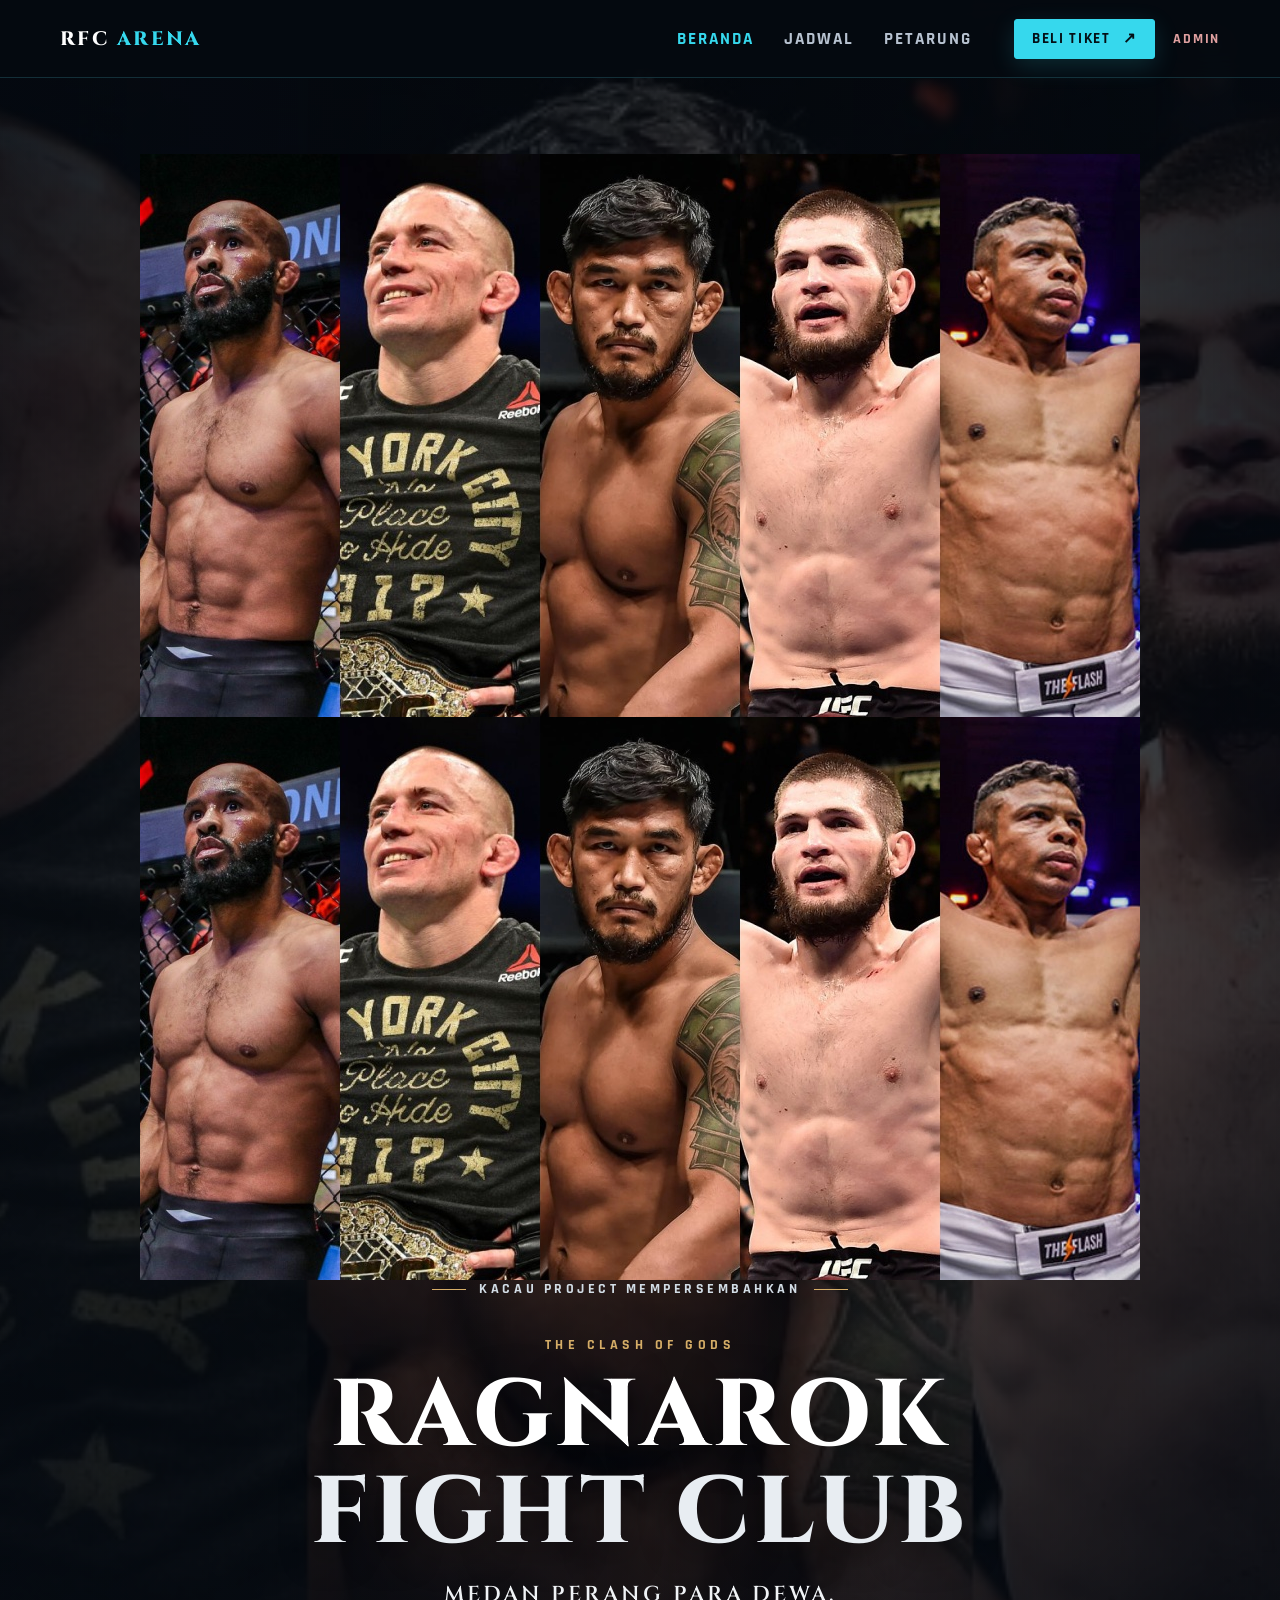
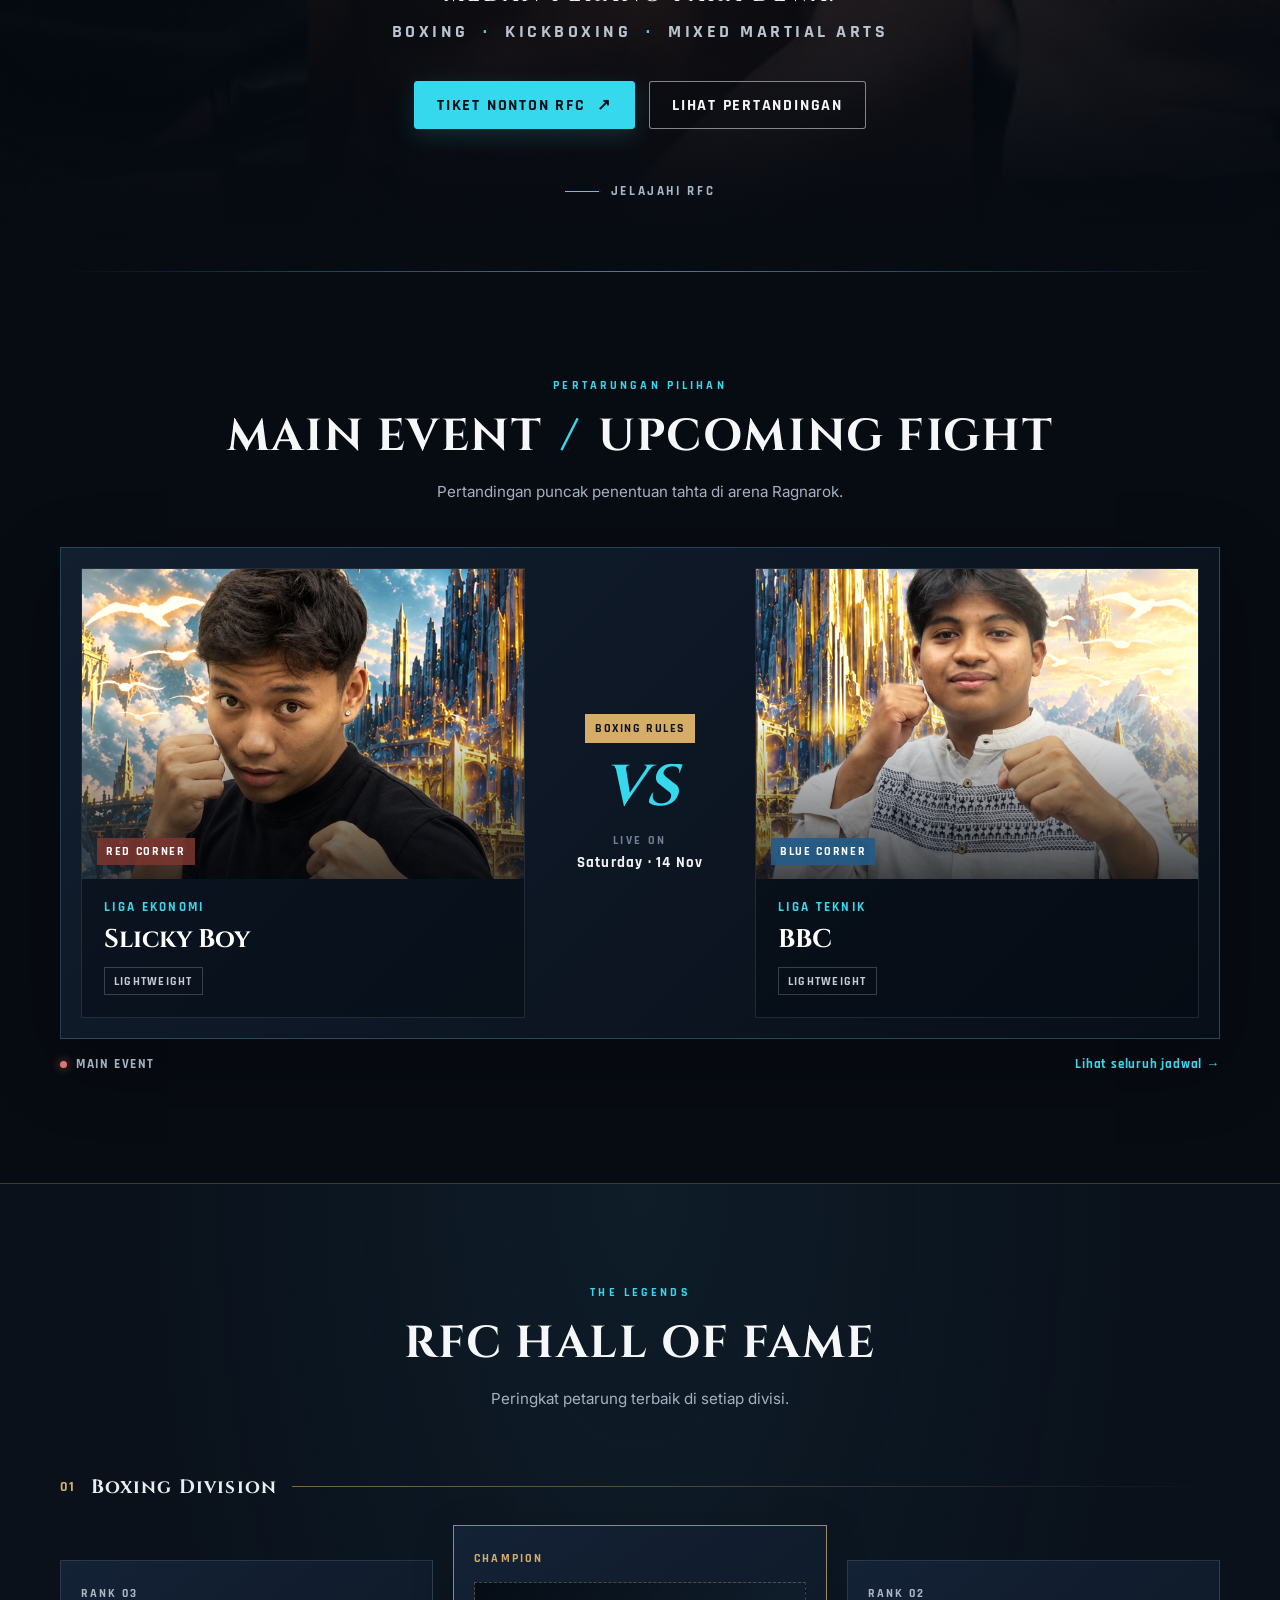
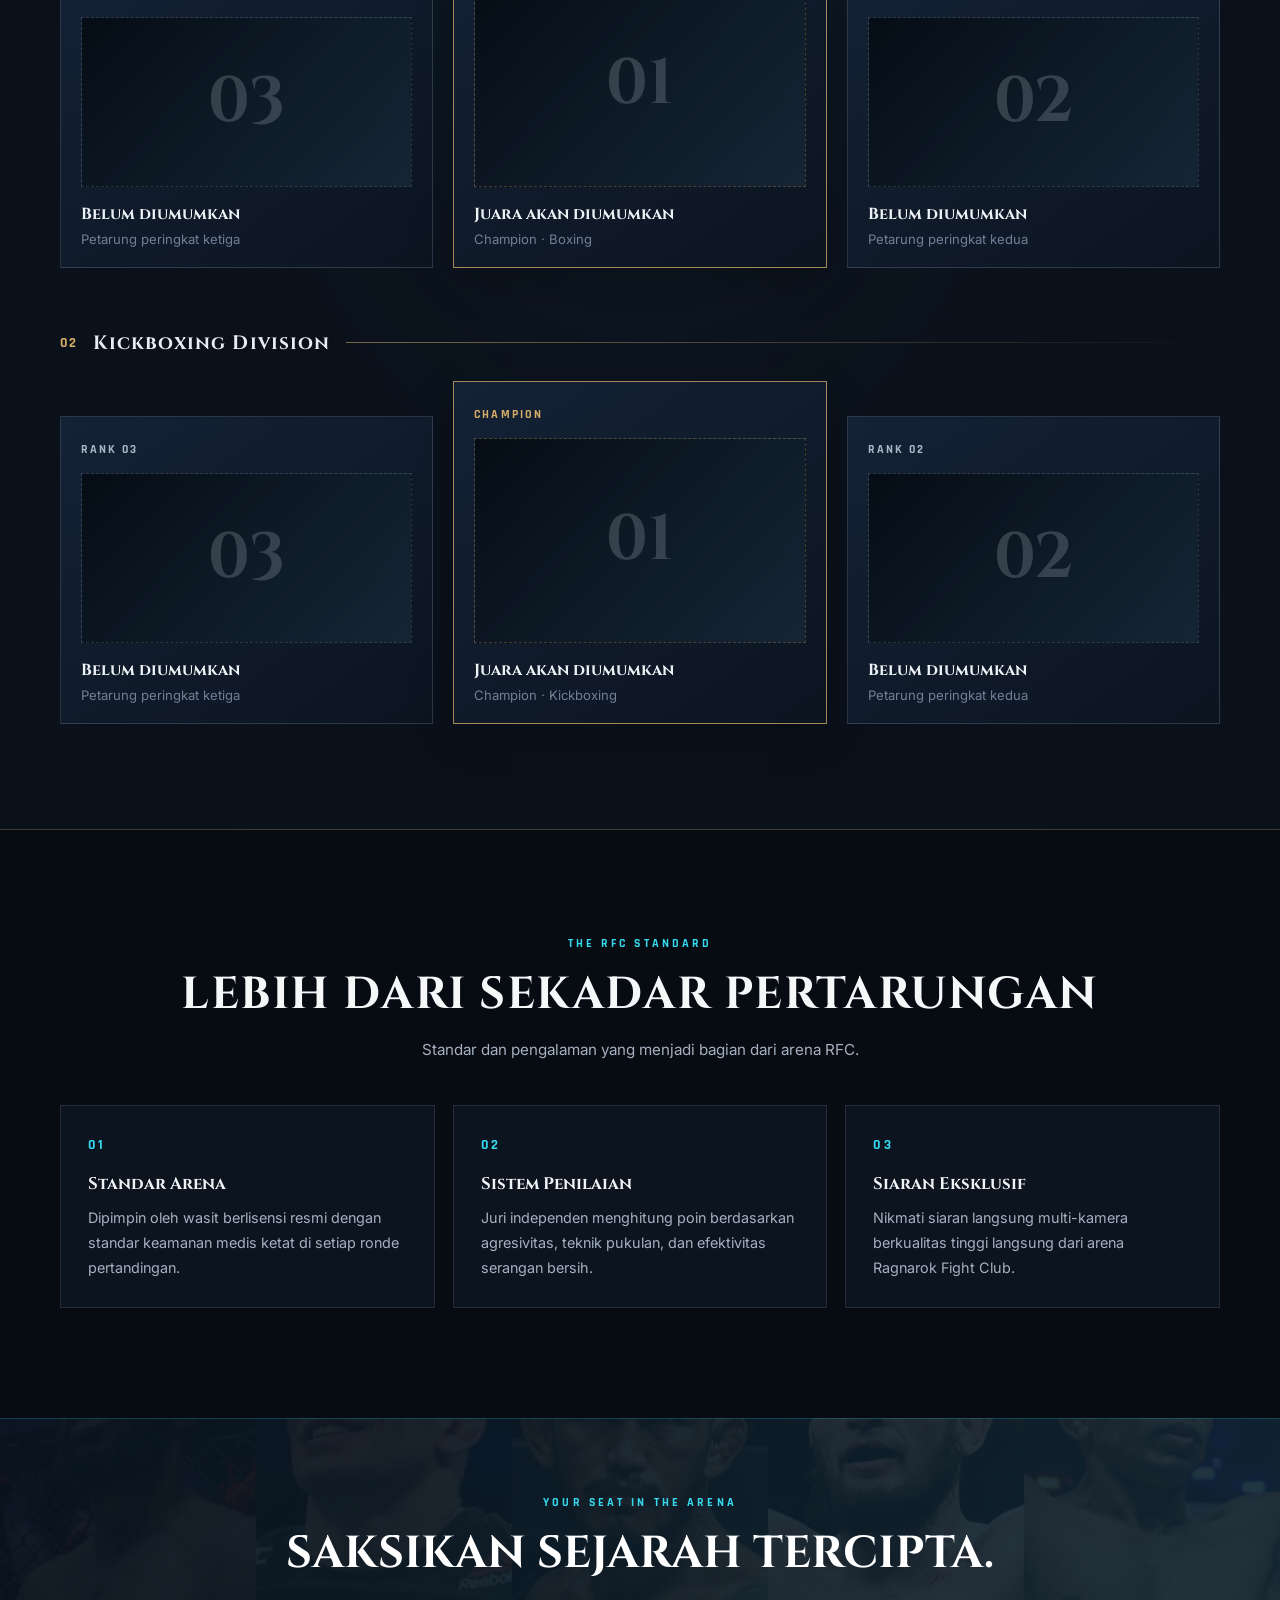
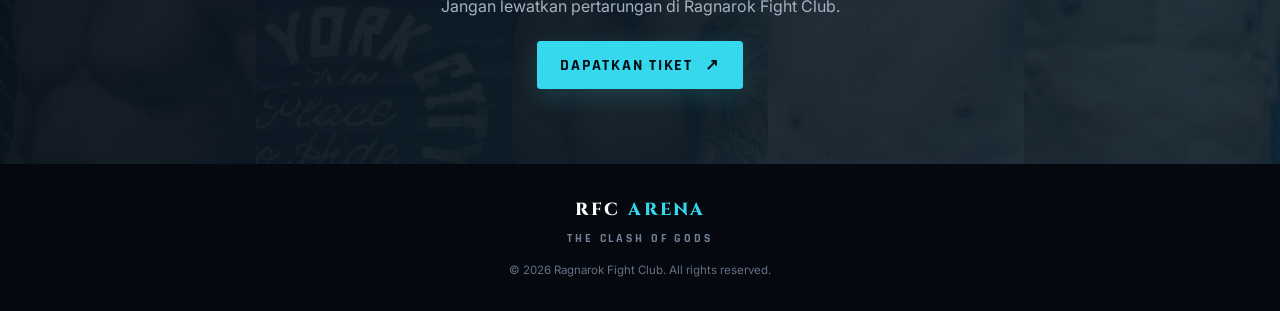
==== commit b54aec6b: "bg scroll" ====
--- a/index.html
+++ b/index.html
@@ -42,7 +42,12 @@
 
   <main id="main">
     <header class="hero">
-      <div class="hero-backdrop" aria-hidden="true"></div>
+      <div class="hero-backdrop" aria-hidden="true">
+  <div class="hero-background-track">
+    <img src="foto/bg2.jpg" alt="">
+    <img src="foto/bg2.jpg" alt="">
+   </div>
+    </div>
       <div class="hero-content">
         <p class="eyebrow"><span class="eyebrow-line"></span>Kacau Project mempersembahkan<span class="eyebrow-line"></span></p>
         <p class="hero-kicker">THE CLASH OF GODS</p>
--- a/index.css
+++ b/index.css
@@ -215,7 +215,6 @@
   border-top: 1px solid rgba(213,173,103,.25);
   border-bottom: 1px solid rgba(213,173,103,.25);
 }
-.hall-inner { }
 .division-block { margin-top: 62px; }
 .division-heading { display: flex; align-items: center; gap: 15px; margin-bottom: 25px; }
 .division-mark { color: var(--gold); font-family: var(--font-condensed); font-size: .85rem; font-weight: 700; letter-spacing: .1em; }
@@ -308,6 +307,58 @@
     padding: calc(var(--nav-height) + 78px) 22px 55px;
     background-position: 55% center;
   }
+
+  /* Infinite background movement - MOBILE ONLY */
+  .hero {
+    background-image: none;
+  }
+
+  .hero-backdrop {
+    position: absolute;
+    inset: 0;
+    z-index: 0;
+    overflow: hidden;
+    pointer-events: none;
+  }
+
+  .hero-background-track {
+    display: flex;
+    width: max-content;
+    height: 100%;
+    animation: panorama-scroll 35s linear infinite;
+    will-change: transform;
+  }
+
+  .hero-background-track img {
+    display: block;
+    flex: 0 0 auto;
+    width: auto;
+    min-width: 100vw;
+    height: 100%;
+    max-width: none;
+    object-fit: cover;
+    object-position: center;
+  }
+
+  @keyframes panorama-scroll {
+    from {
+      transform: translateX(0);
+    }
+    to {
+      transform: translateX(-50%);
+    }
+  }
+
+  /* Keep text and buttons above the moving image */
+  .hero-content {
+    position: relative;
+    z-index: 2;
+  }
+
+  .hero-bottom-line {
+    z-index: 2;
+  }
+
   .hero::before {
     background:
       linear-gradient(90deg, rgba(4,9,16,.82), rgba(4,9,16,.56)),
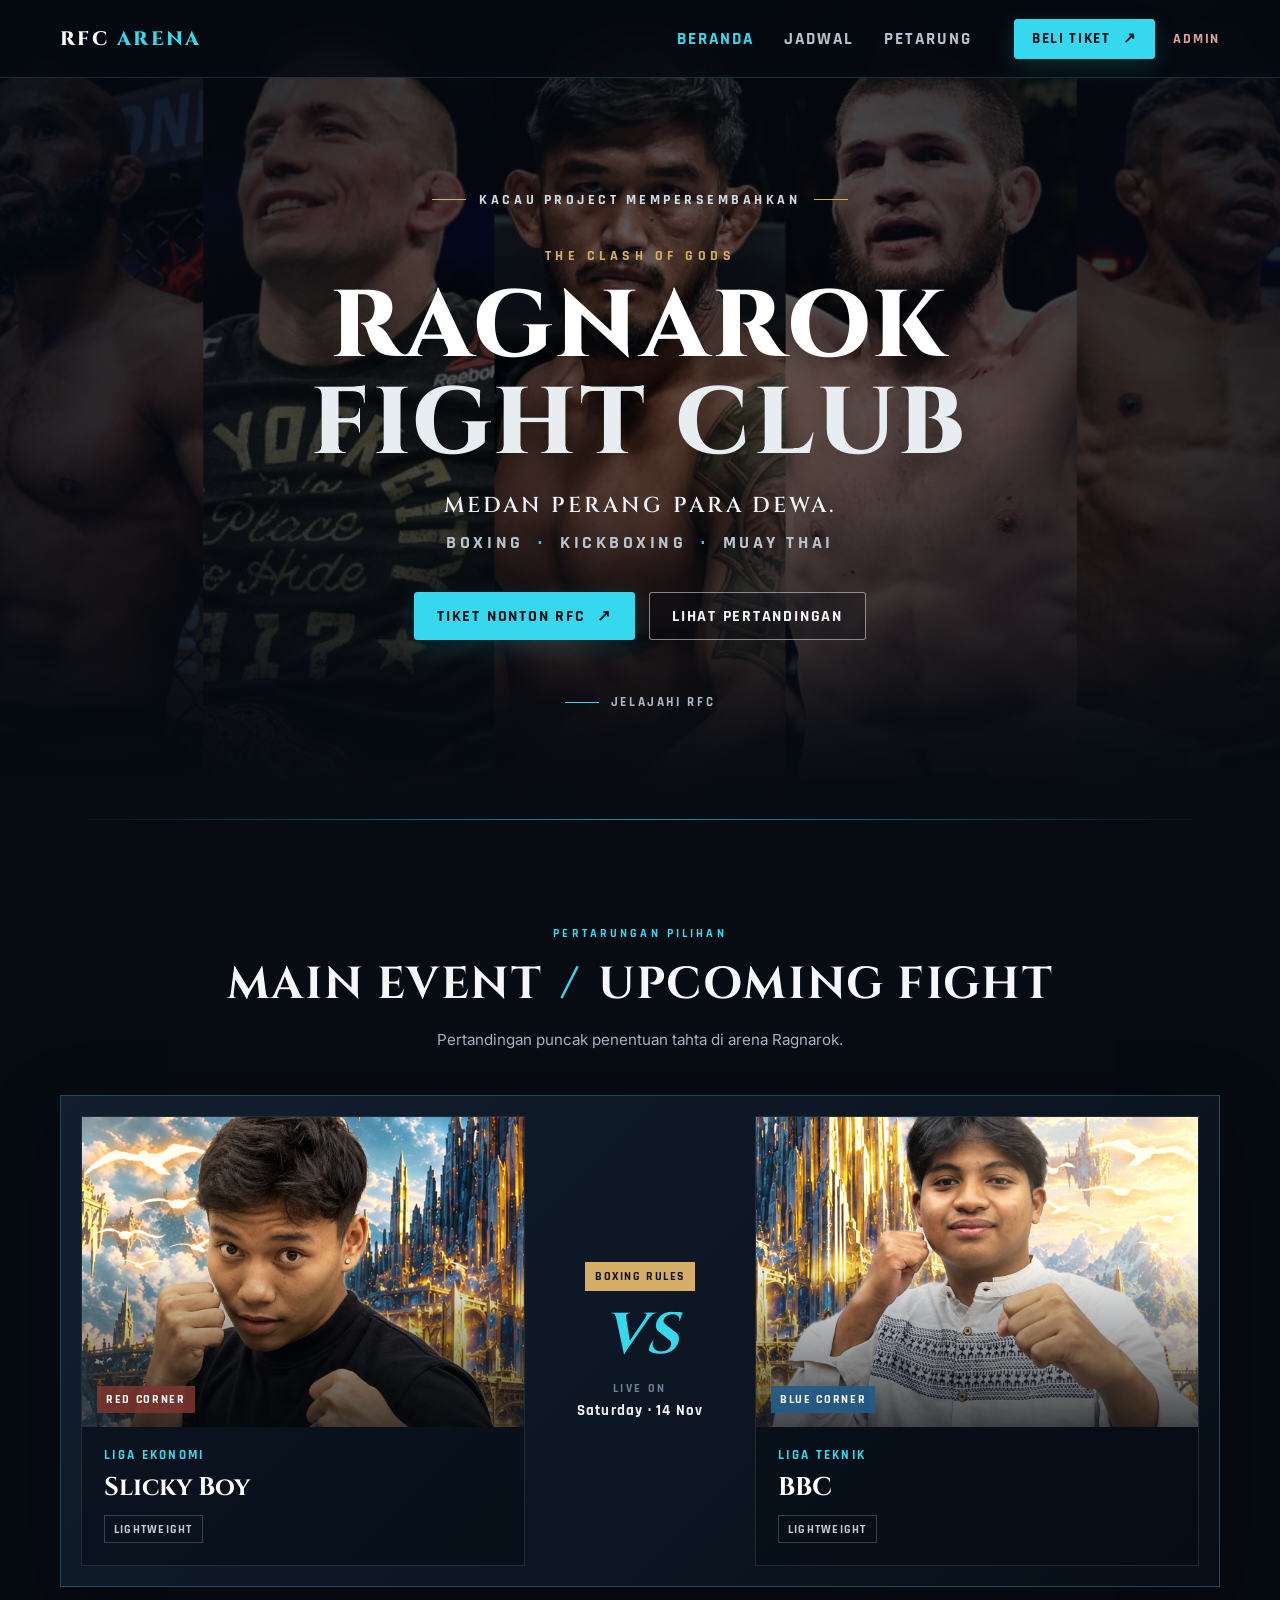
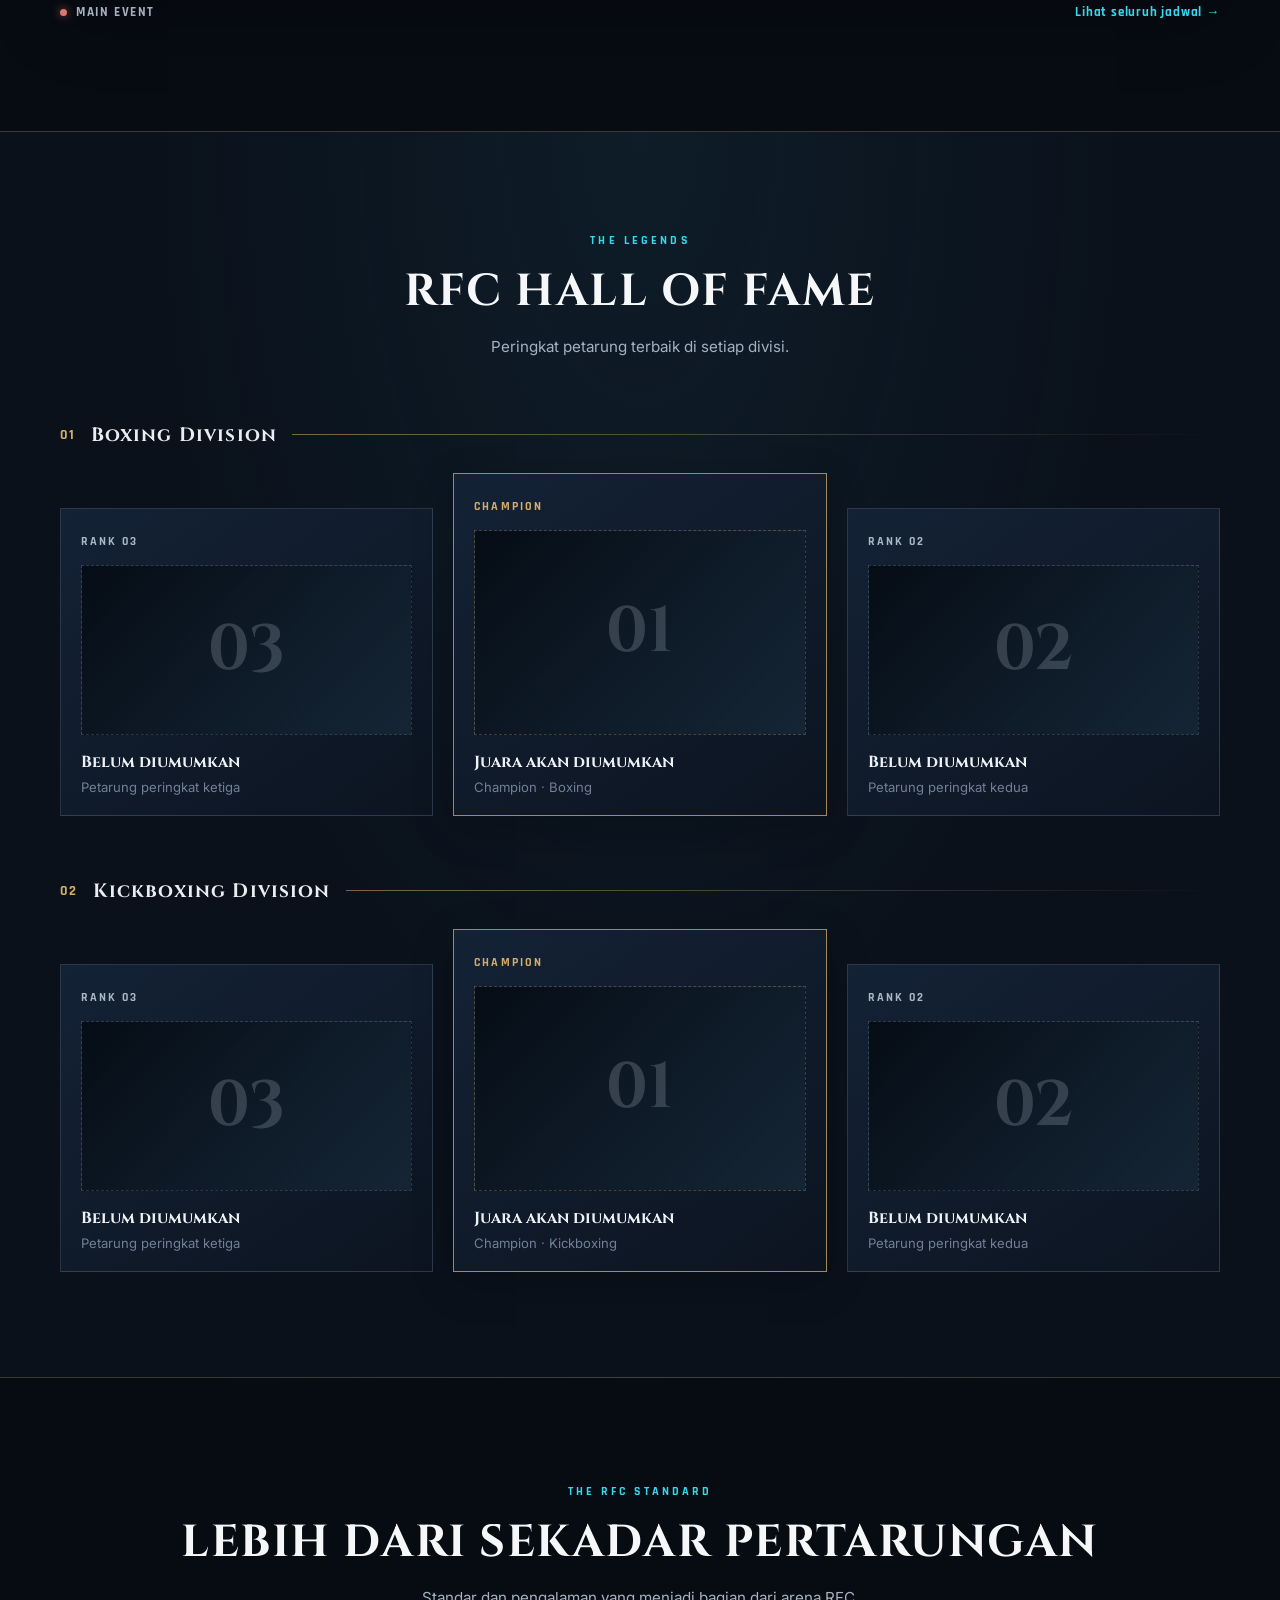
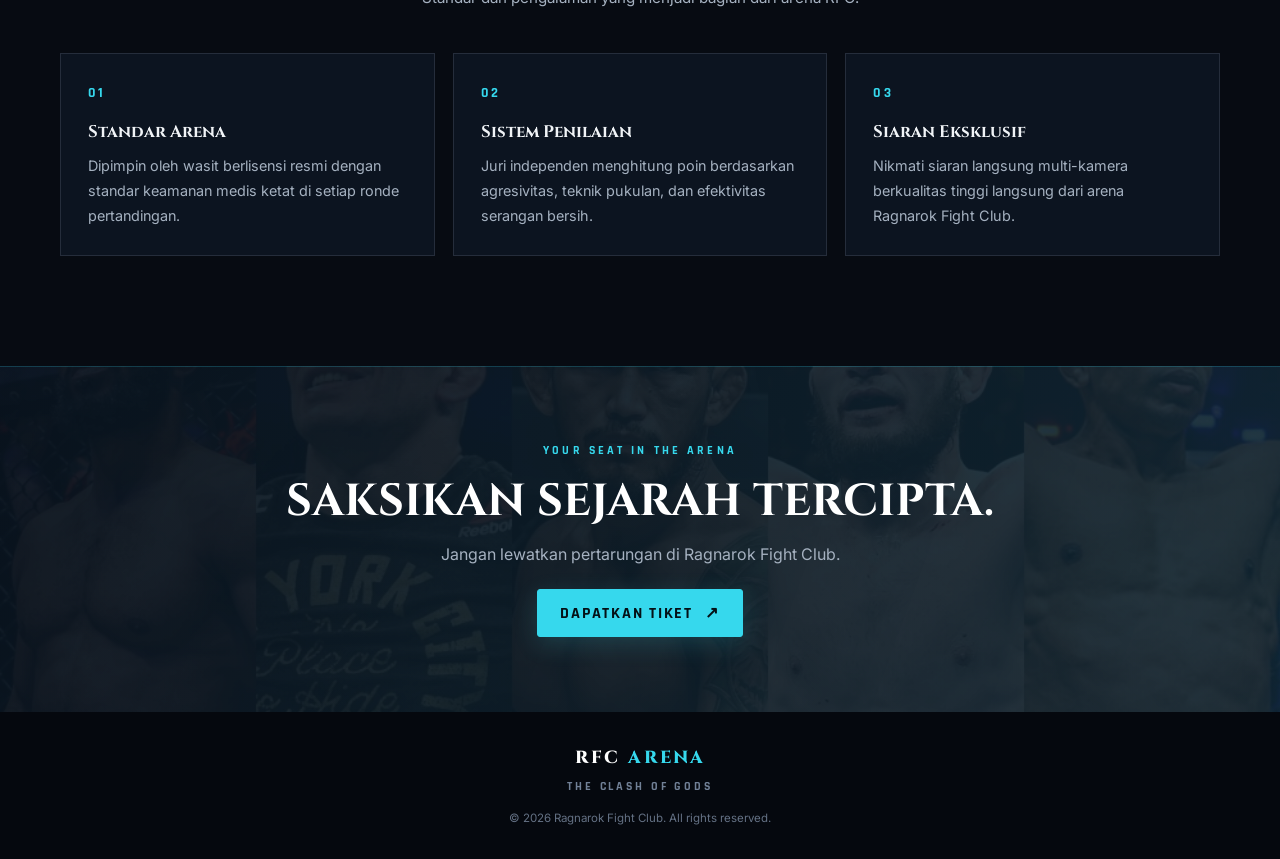
==== commit c63a45f3: "ups" ====
--- a/index.html
+++ b/index.html
@@ -30,7 +30,7 @@
         <ul class="nav-links">
           <li><a class="nav-link active" href="index.html" aria-current="page">Beranda</a></li>
           <li><a class="nav-link" href="jadwal-pertandingan.html">Jadwal</a></li>
-          <li><a class="nav-link" href="petarug.html">Petarung</a></li>
+          <li><a class="nav-link" href="petarung.html">Petarung</a></li>
         </ul>
         <div class="nav-actions">
           <a class="button button-nav" href="beli-tiket.html">Beli Tiket <span aria-hidden="true">↗</span></a>
@@ -53,7 +53,7 @@
         <p class="hero-kicker">THE CLASH OF GODS</p>
         <h1>Ragnarok <span>Fight Club</span></h1>
         <p class="hero-description">Medan perang para dewa.</p>
-        <p class="hero-sports">Boxing <i>·</i> Kickboxing <i>·</i> Mixed Martial Arts</p>
+        <p class="hero-sports">Boxing <i>·</i> Kickboxing <i>·</i> Muay Thai</p>
 
         <div class="hero-actions">
           <a class="button button-primary" href="beli-tiket.html">Tiket Nonton RFC <span aria-hidden="true">↗</span></a>
--- a/index.css
+++ b/index.css
@@ -118,6 +118,9 @@
   text-align: center; overflow: hidden;
   background: #08111d url("foto/bg2.jpg") center 36% / cover no-repeat;
 }
+.hero-backdrop {
+  display: none;
+}
 .hero::before {
   content: ""; position: absolute; inset: 0; z-index: -1;
   background:
@@ -314,6 +317,8 @@
   }
 
   .hero-backdrop {
+    isolation: isolate;
+    display: block;
     position: absolute;
     inset: 0;
     z-index: 0;
@@ -322,6 +327,8 @@
   }
 
   .hero-background-track {
+    position: relative;
+    z-index: 0;
     display: flex;
     width: max-content;
     height: 100%;
@@ -354,10 +361,29 @@
     position: relative;
     z-index: 2;
   }
+  .hero-content h1, .hero-content h2, .hero-content p {
+    text-shadow: 0 2px 12px rgba(0, 0, 0, 0.65);
+  }
 
   .hero-bottom-line {
     z-index: 2;
   }
+  .hero-backdrop::after {
+  content: "";
+  position: absolute;
+  inset: 0;
+  z-index: 1;
+  pointer-events: none;
+
+  background:
+    linear-gradient(
+      to bottom,
+      rgba(3, 8, 14, 0.42) 0%,
+      rgba(3, 8, 14, 0.48) 25%,
+      rgba(3, 8, 14, 0.68) 55%,
+      rgba(3, 8, 14, 0.52) 100%
+    );
+}
 
   .hero::before {
     background:
